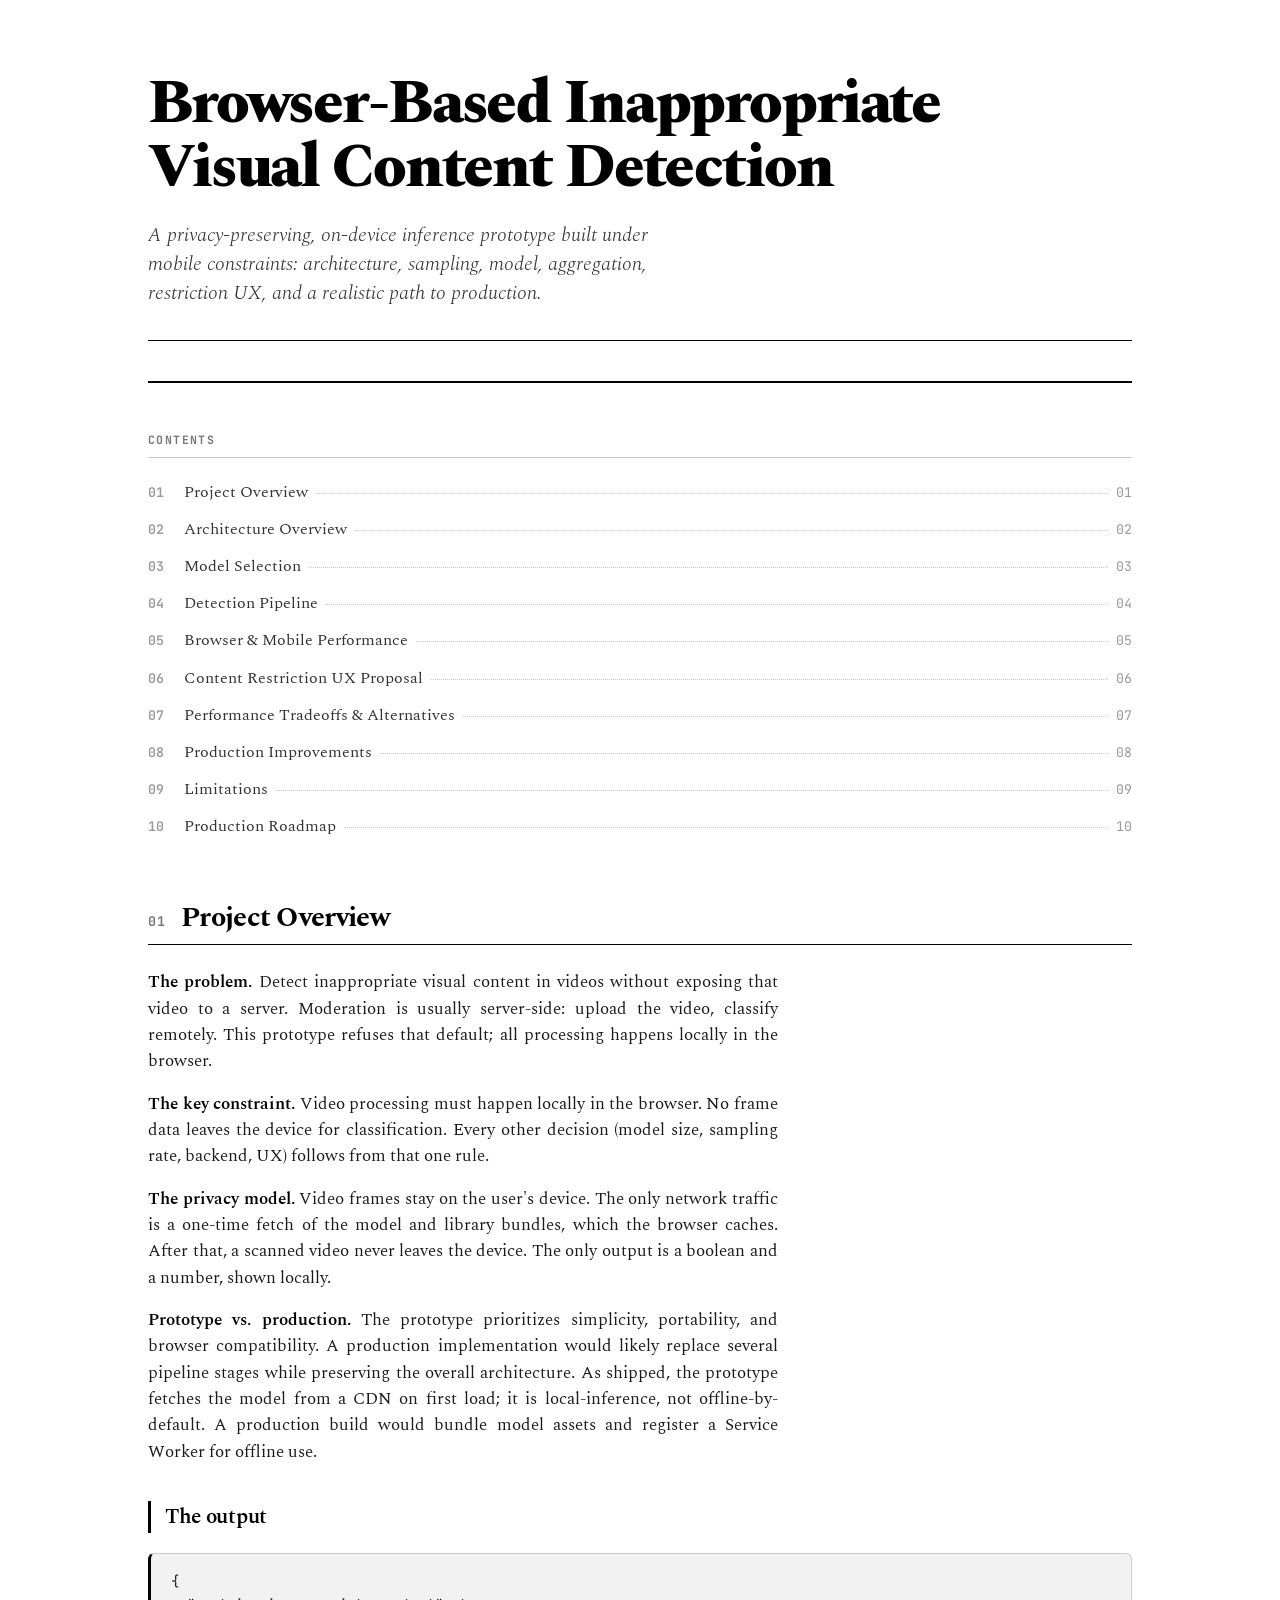
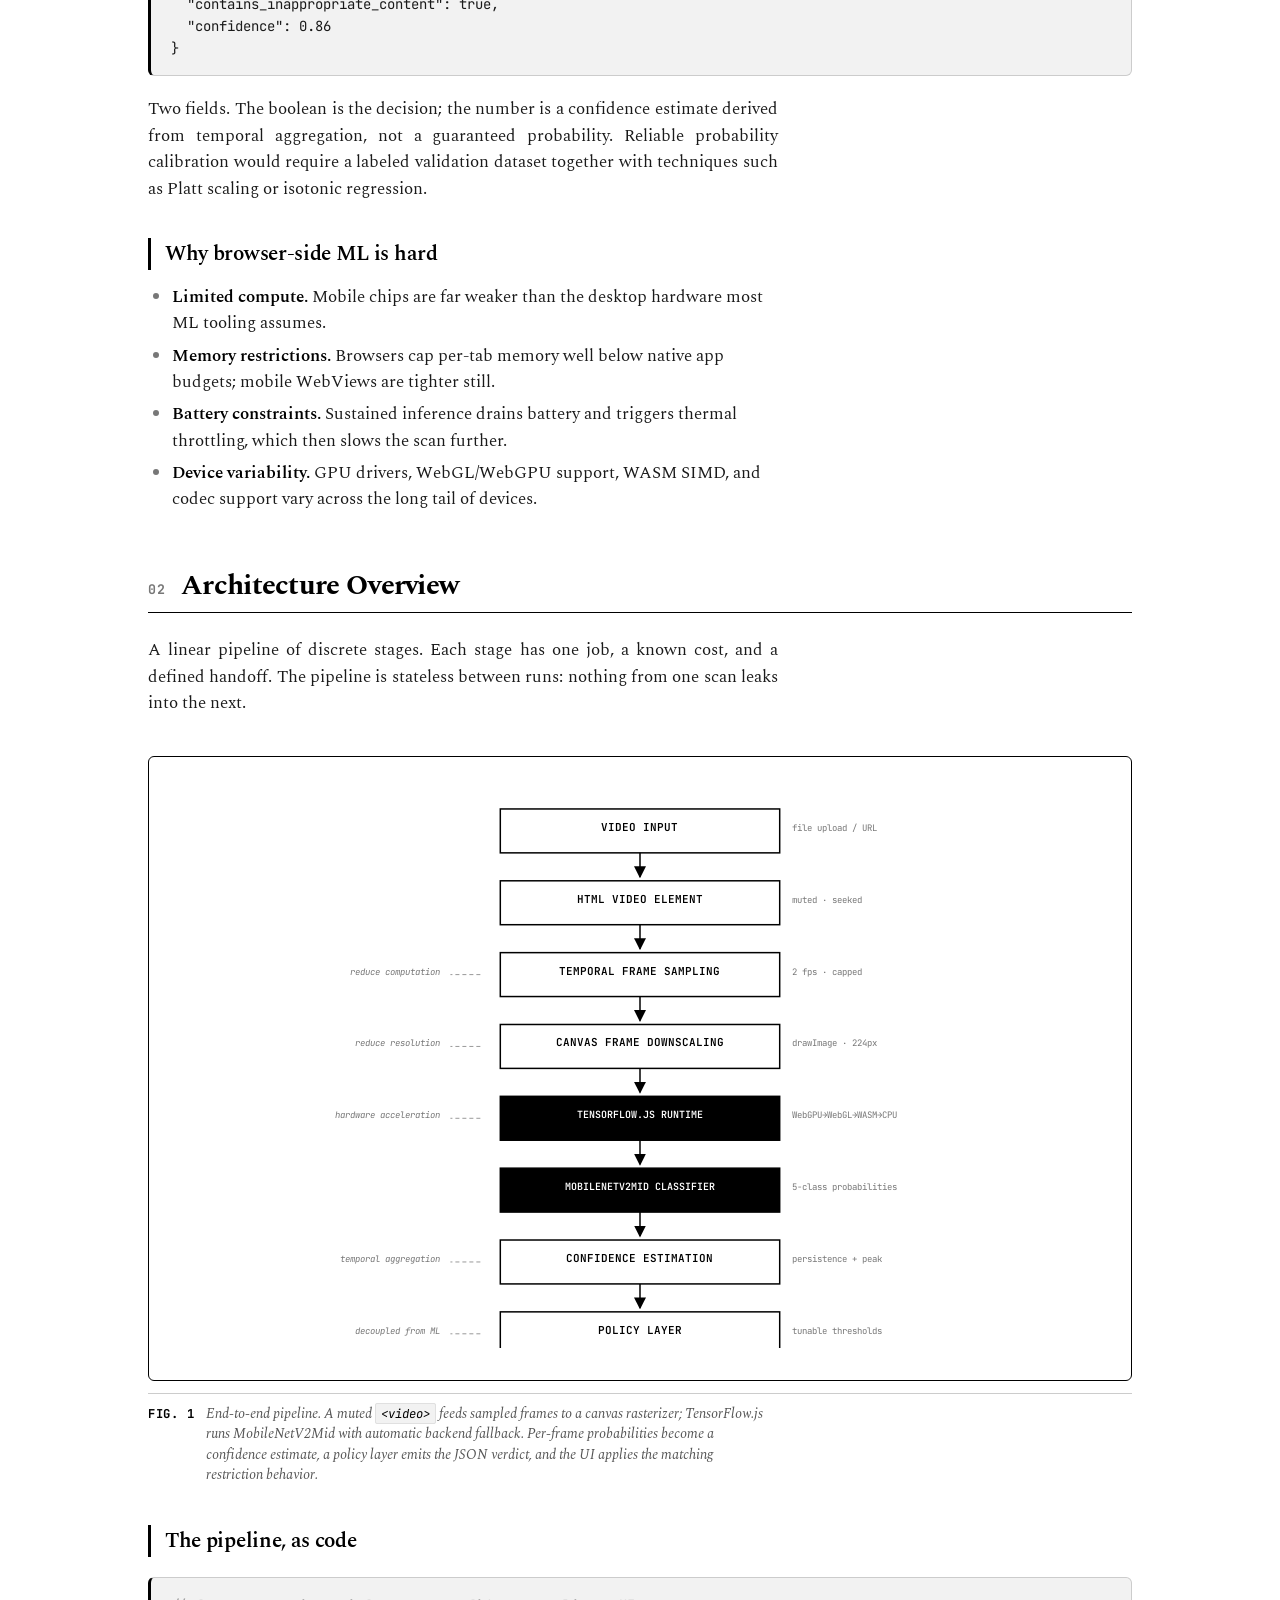
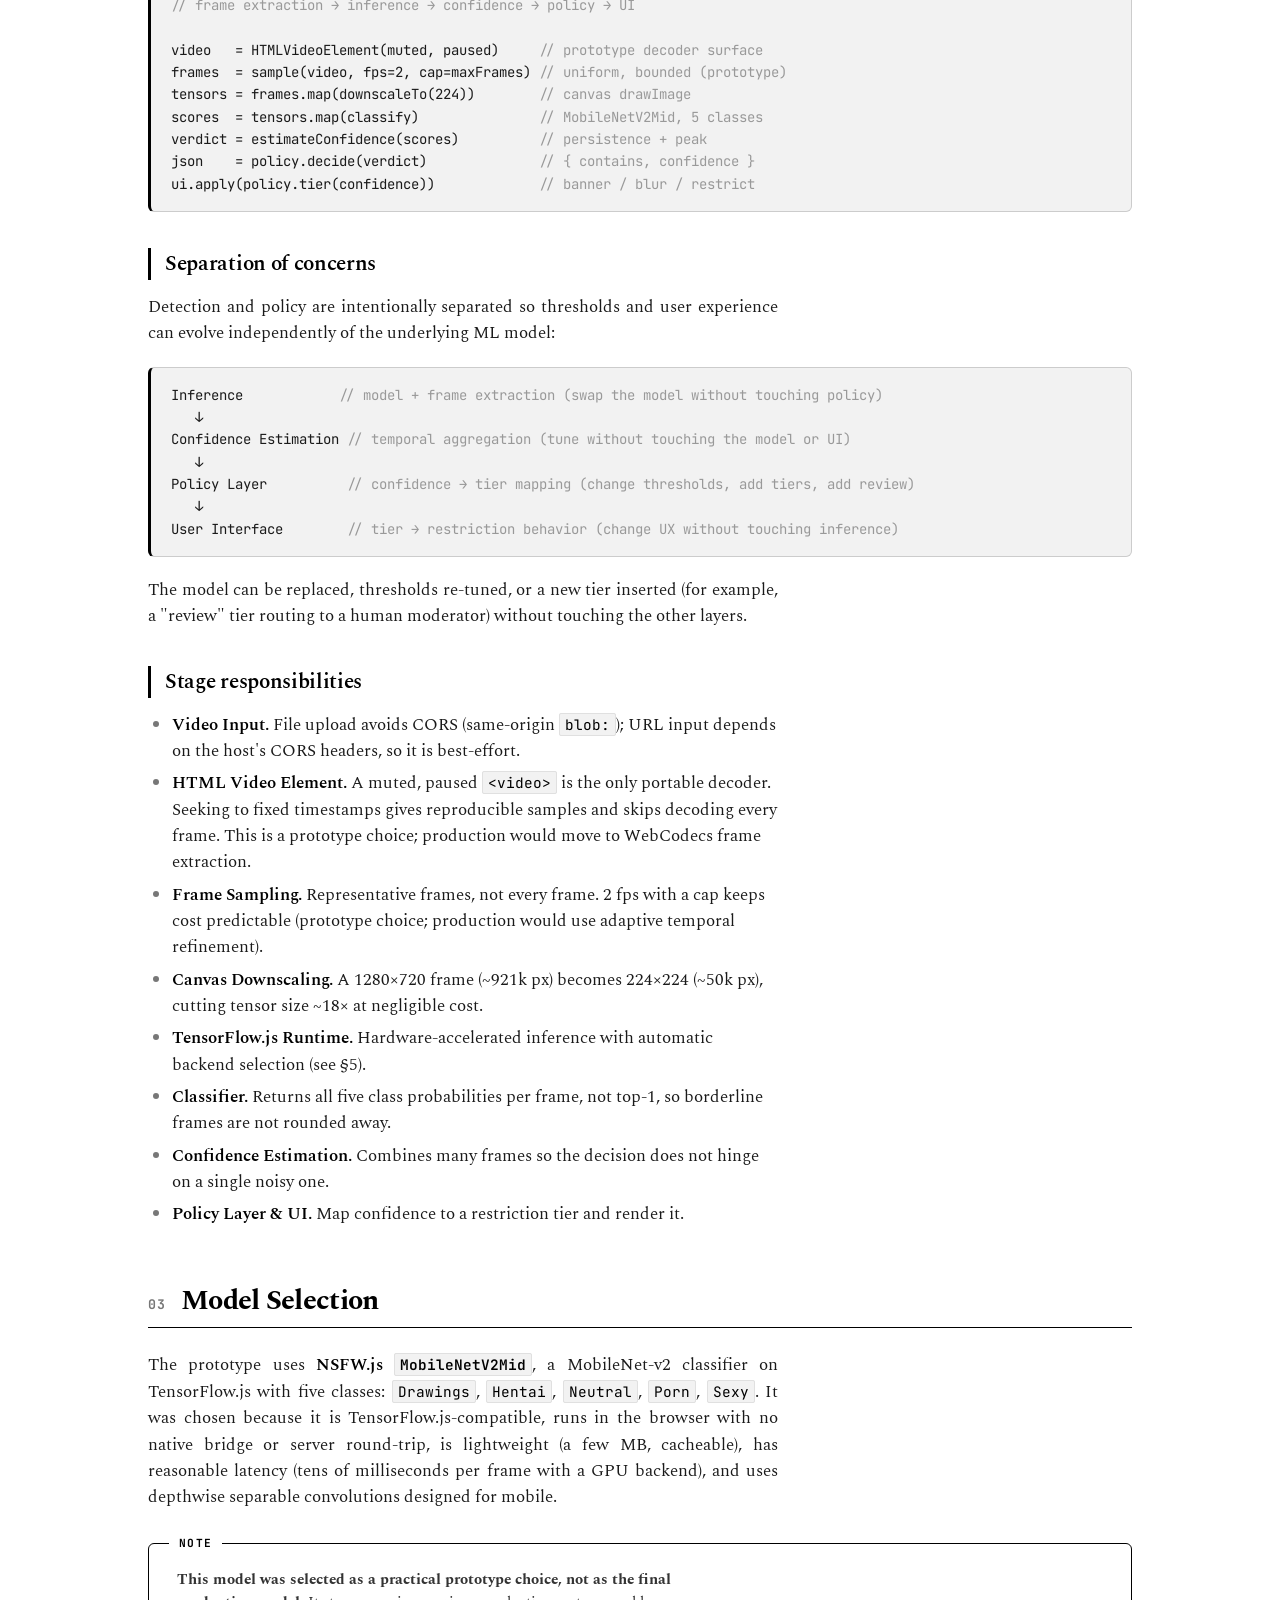
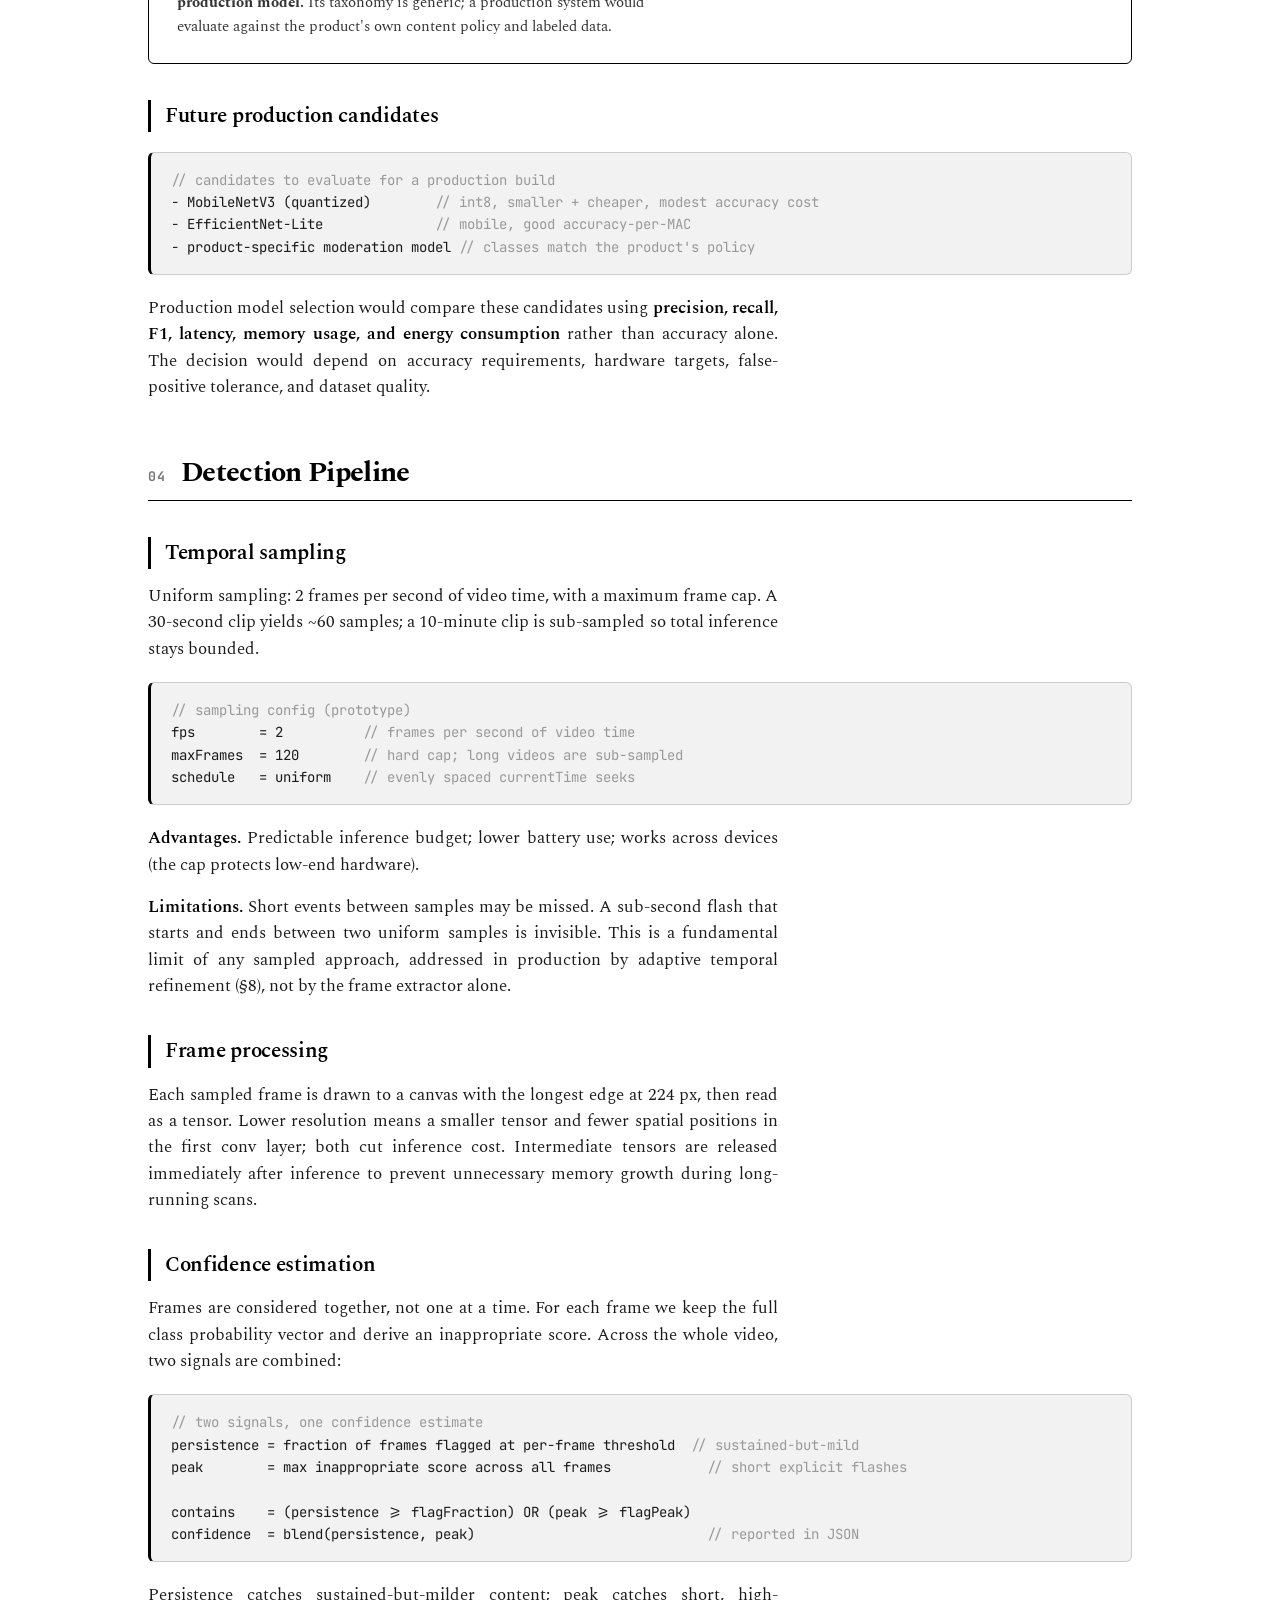
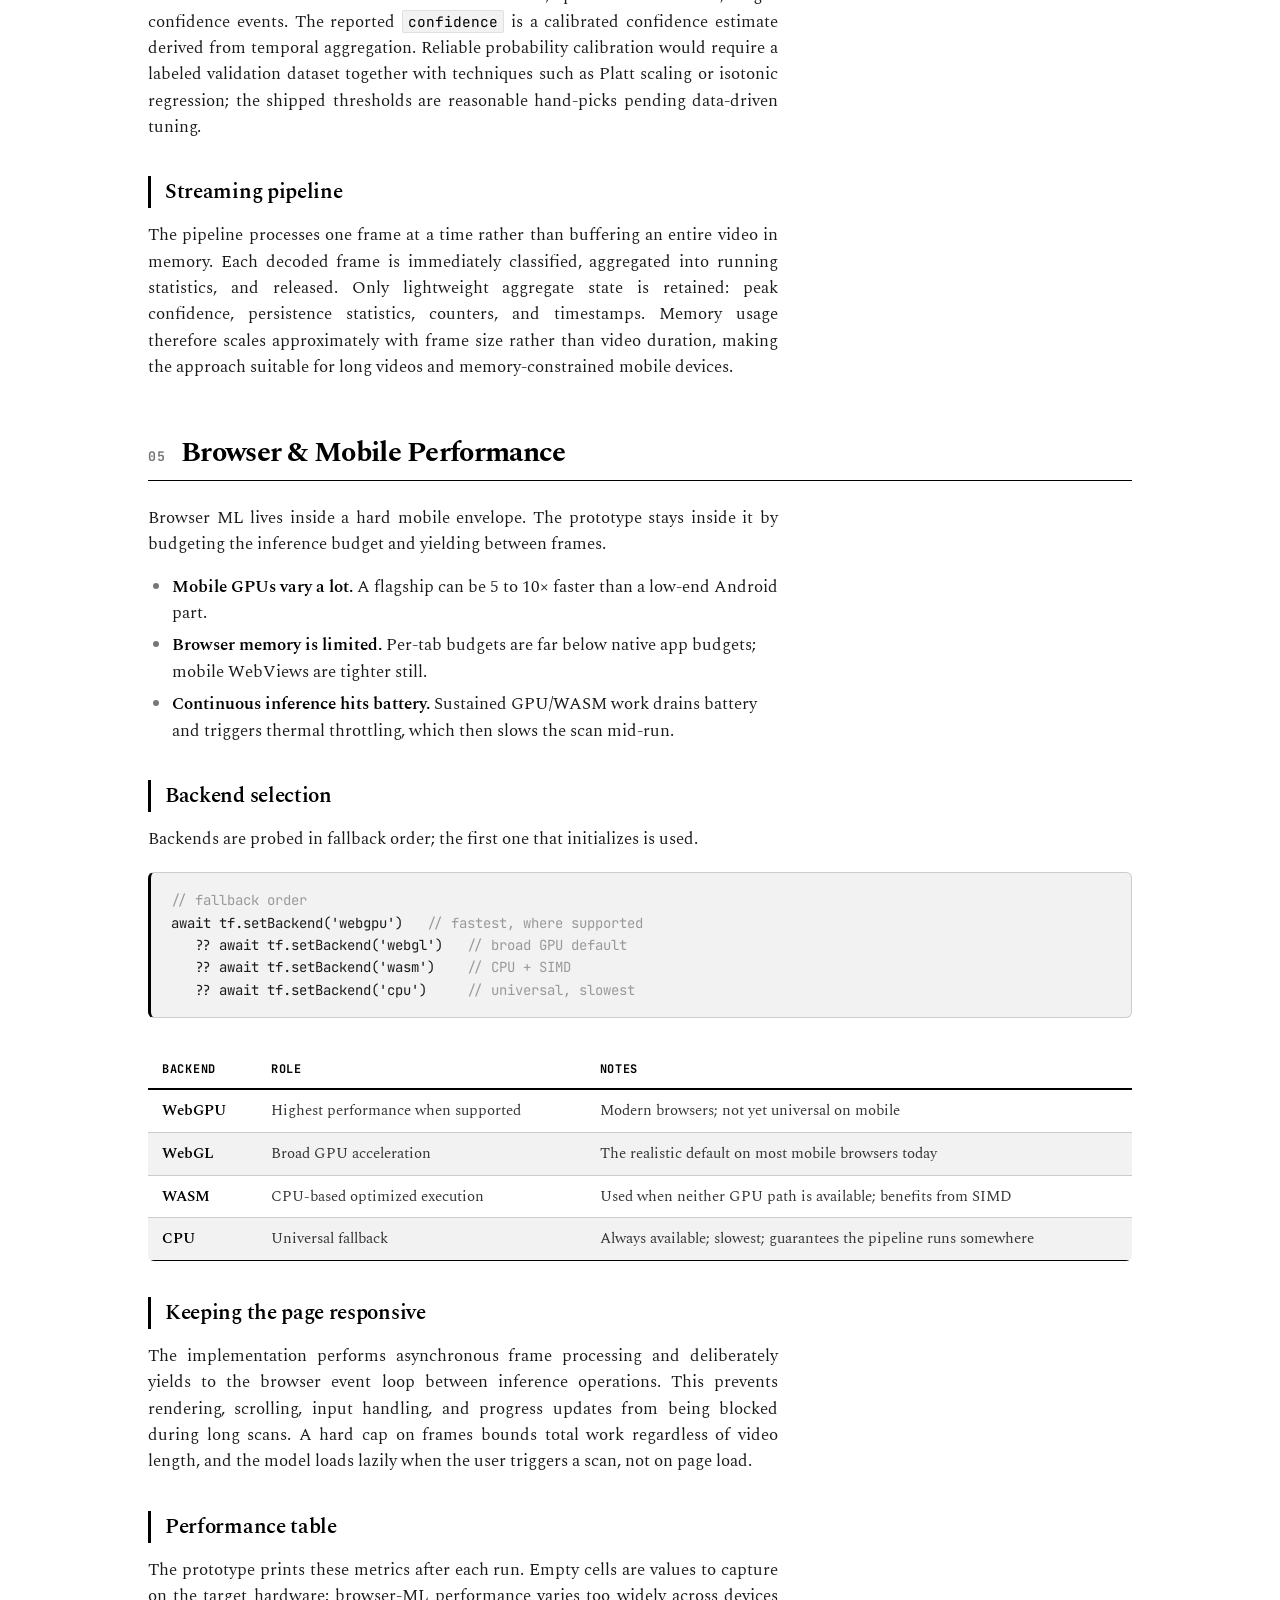
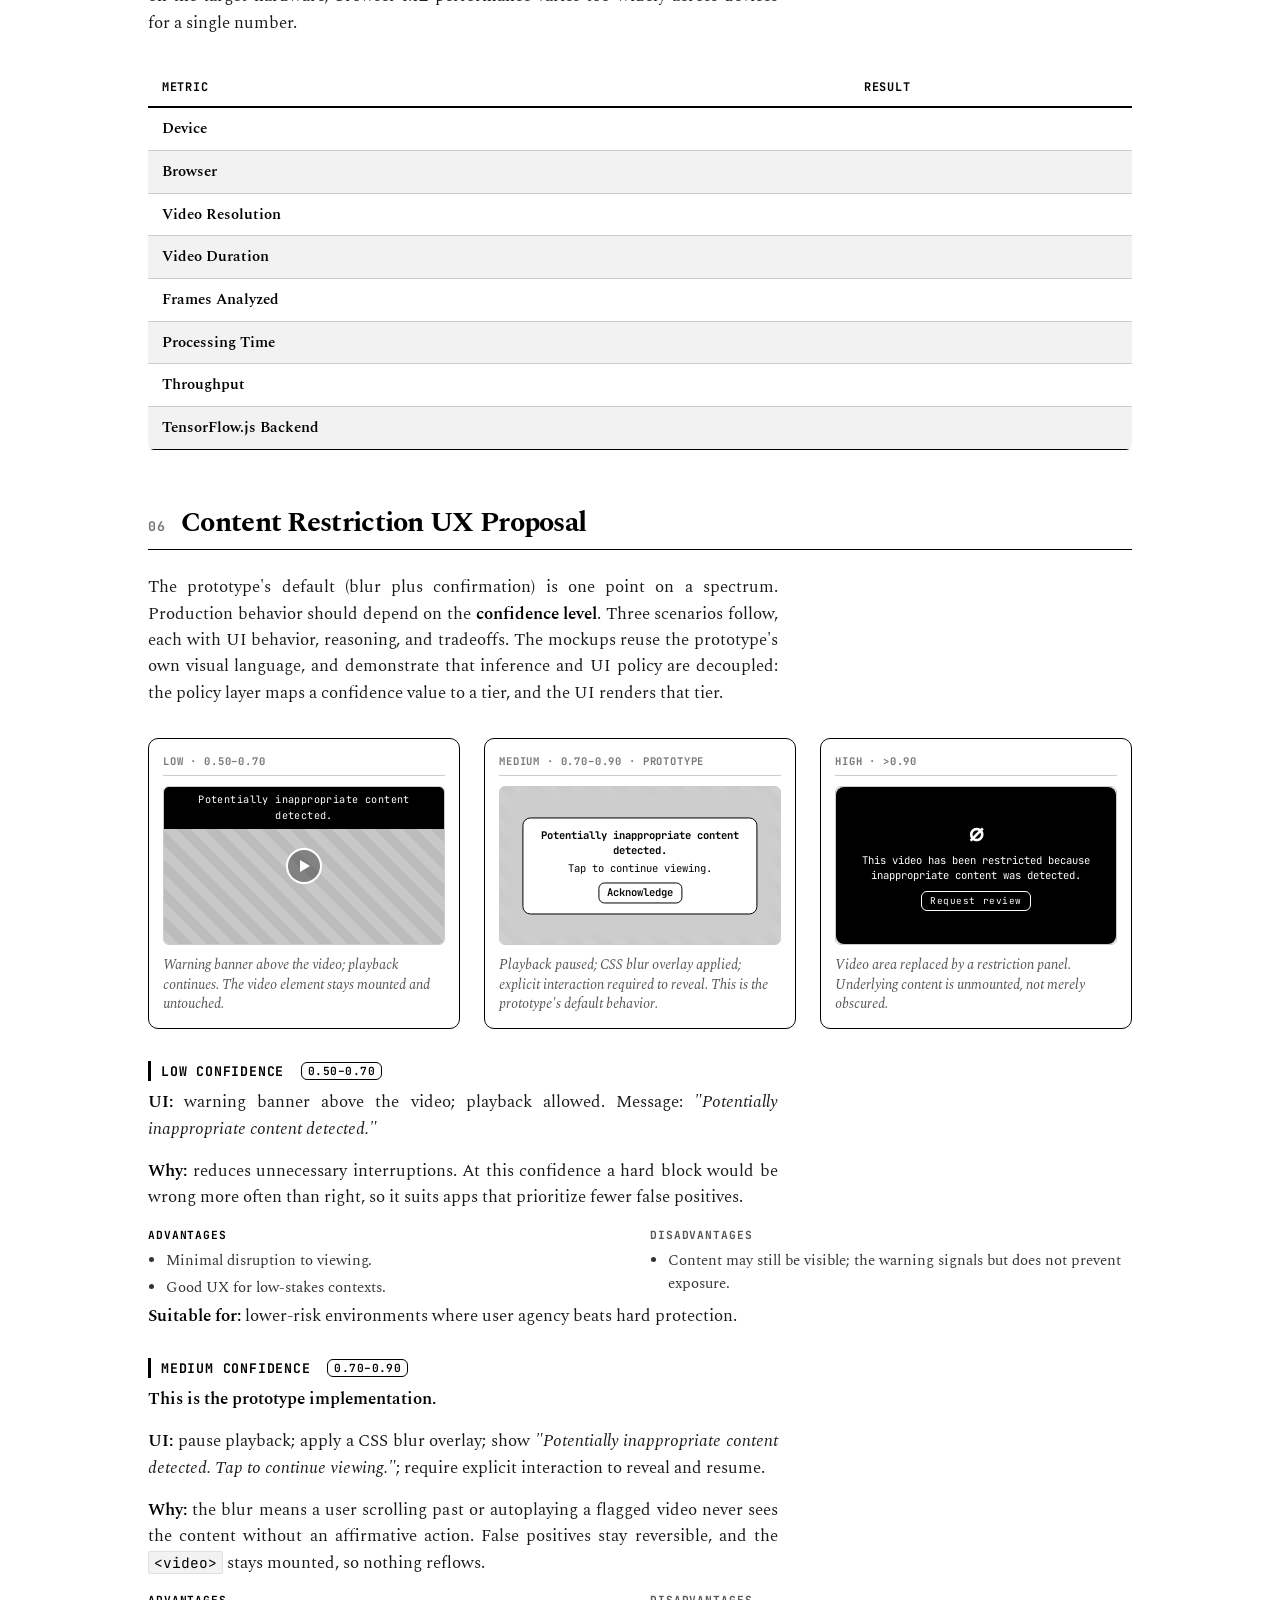
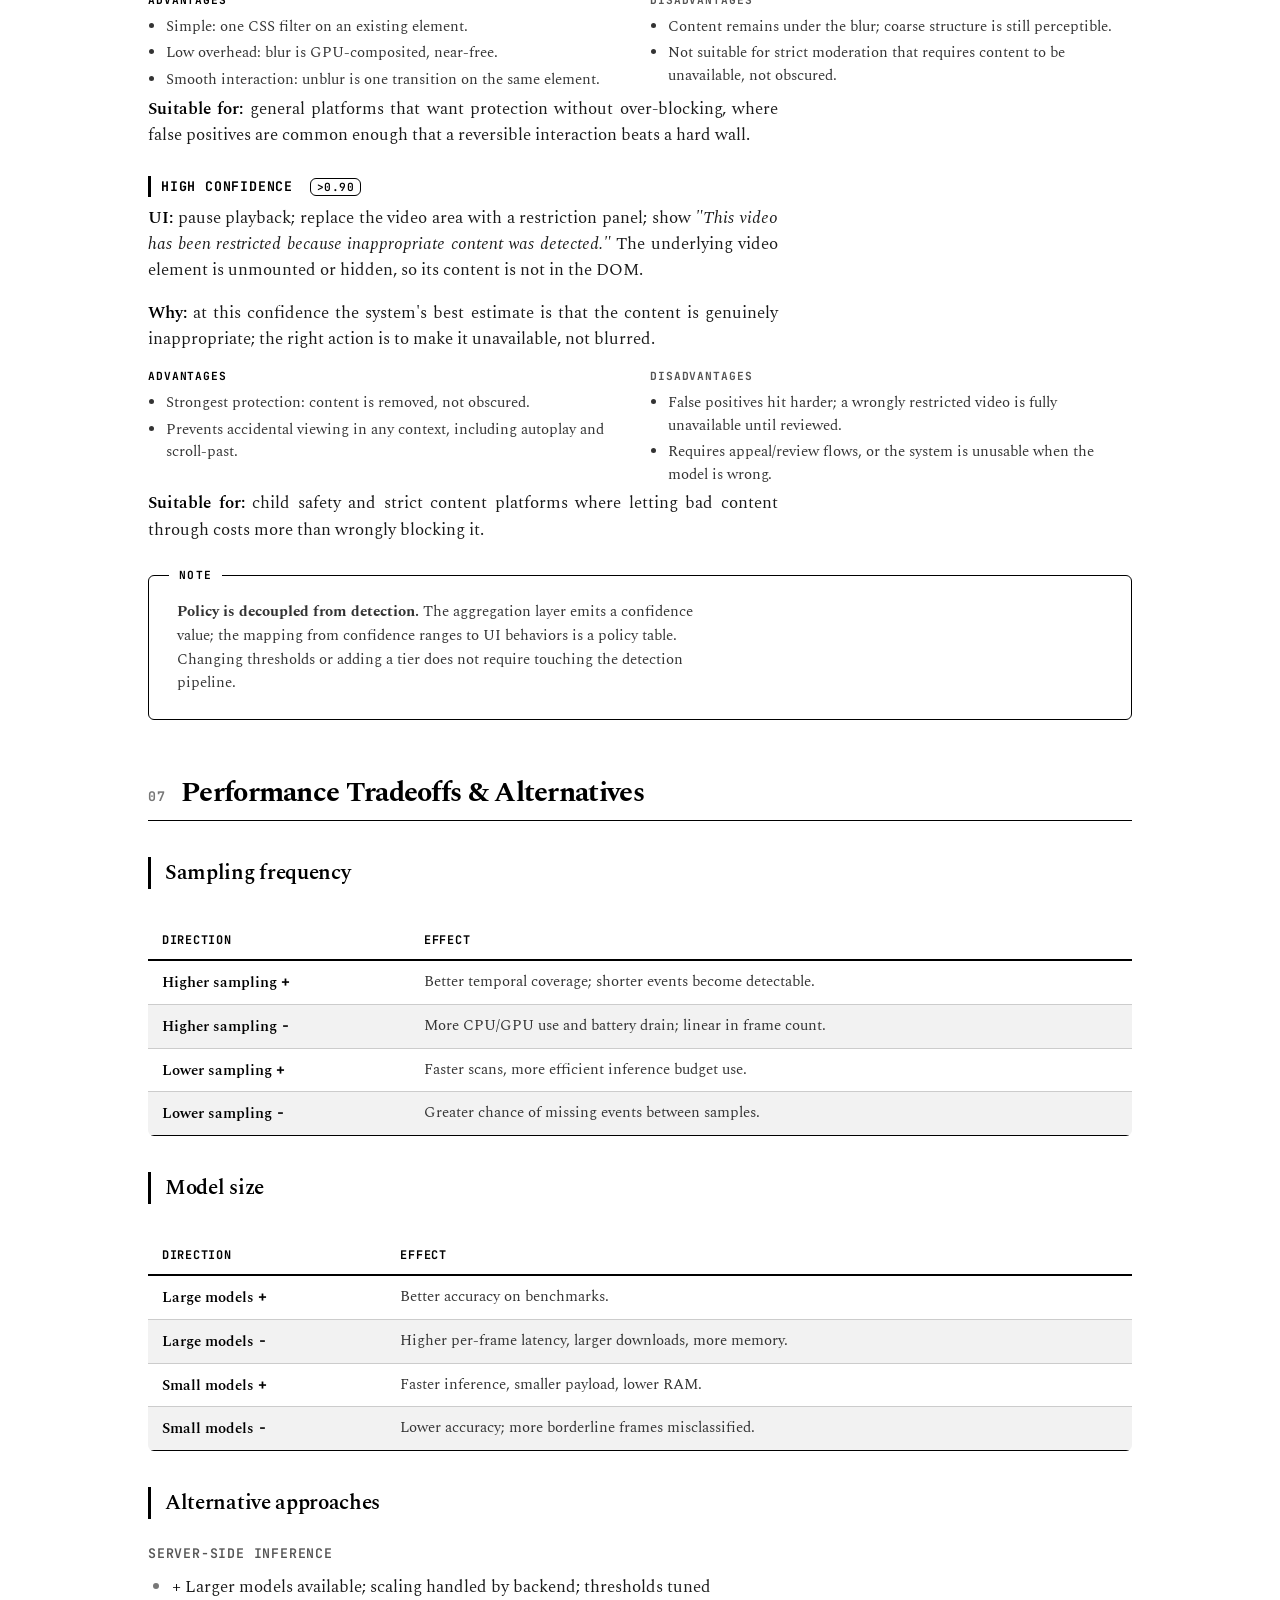
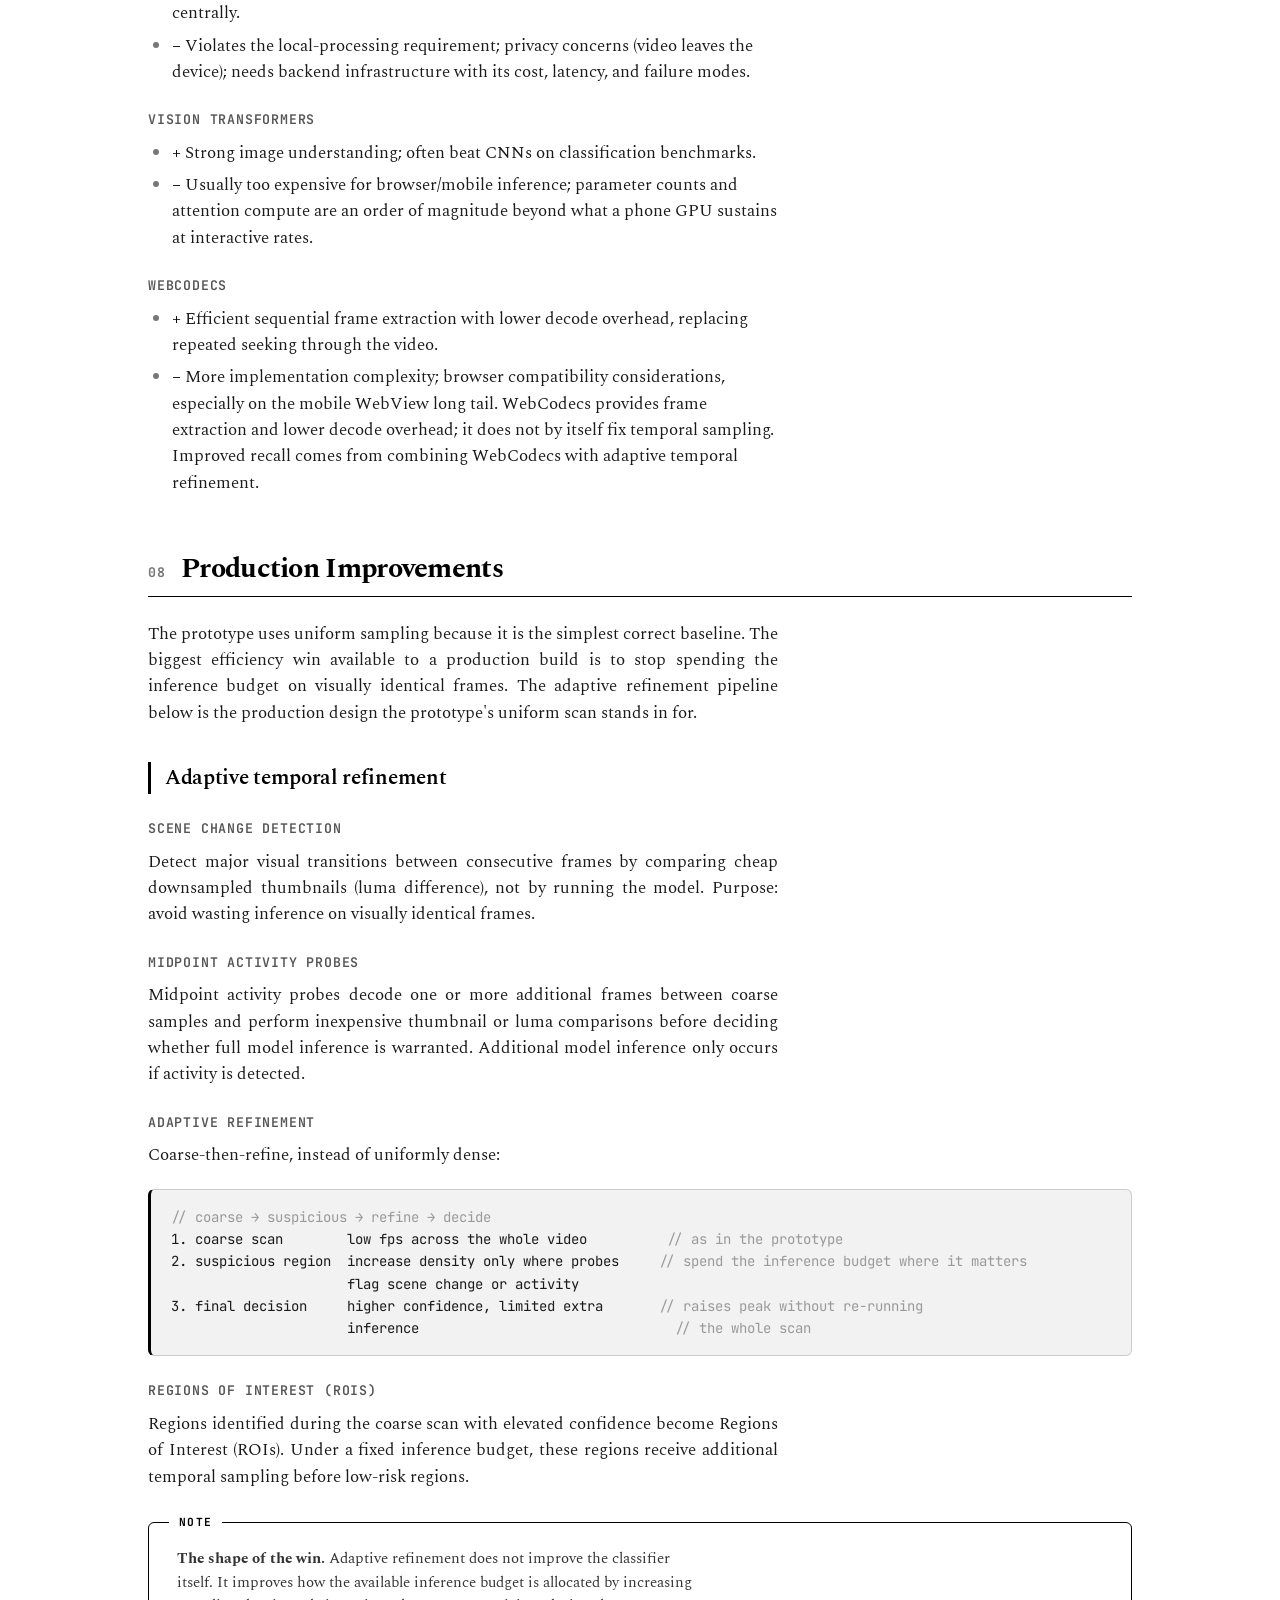
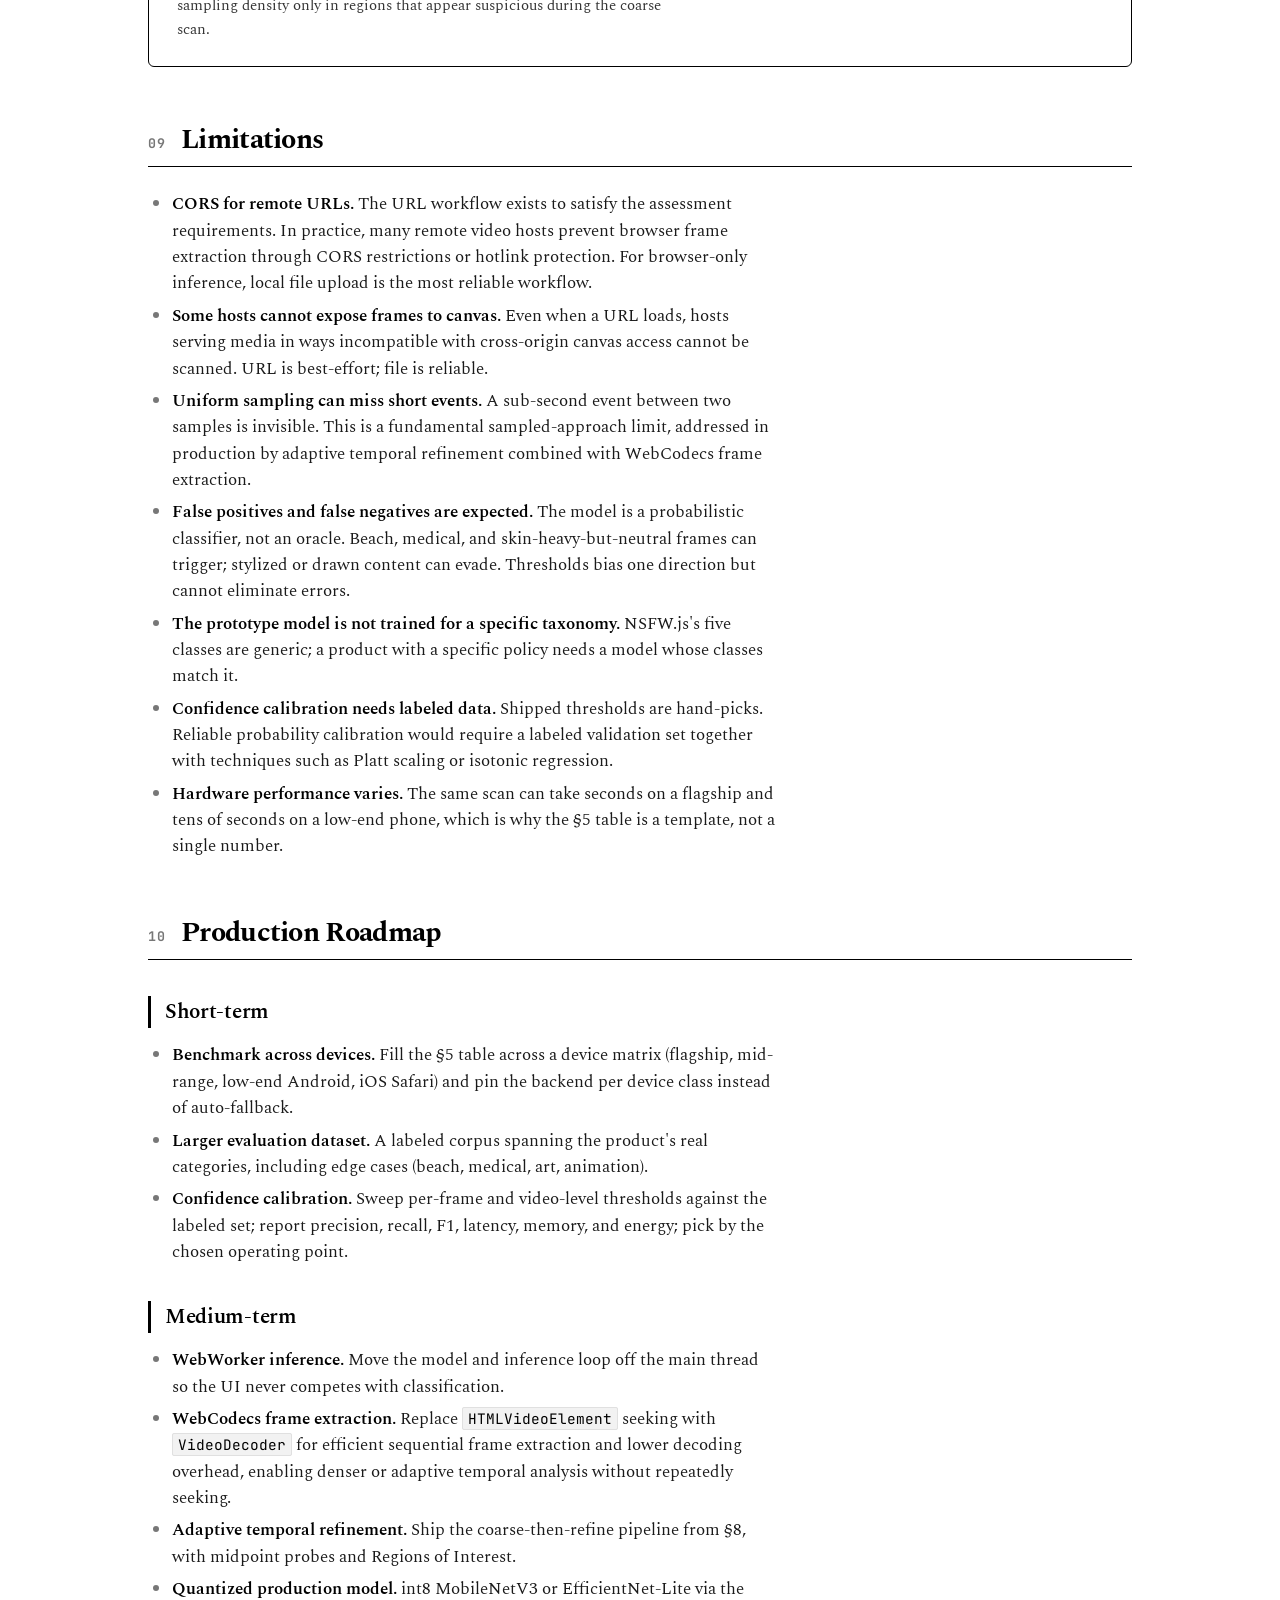
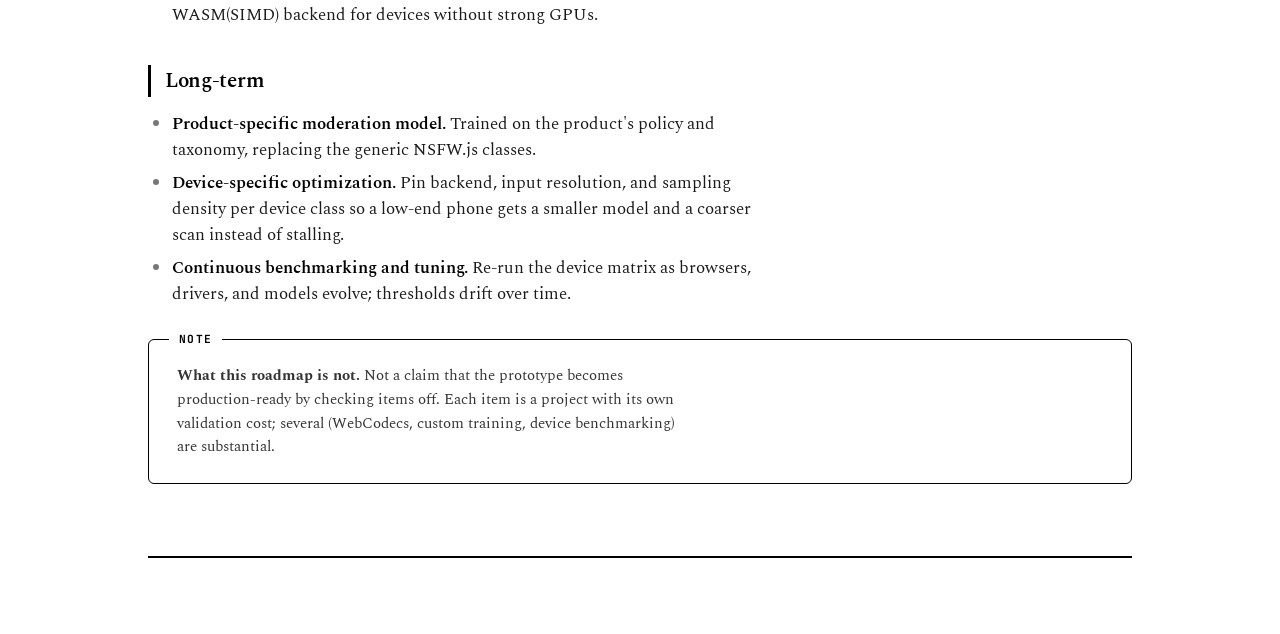
==== overview/index.html @ b2a2e489 "Initial commit: browser-based video content detection Static on-device app using NSFW.js / TensorFlo" ====
<!DOCTYPE html>
<html lang="en">
<head>
  <meta charset="UTF-8" />
  <meta name="viewport" content="width=device-width, initial-scale=1.0" />
  <title>Engineering Submission: Browser-Based Video Content Detection · Overview</title>
  <link rel="stylesheet" href="styles.css?v=2" />
  <style>
    /* Local additions for the prototype UI mockups. Kept inline so the
       submission page is self-contained and reuses the white-paper tokens. */
    .mock-grid {
      display: grid;
      grid-template-columns: 1fr 1fr 1fr;
      gap: 24px;
      margin: 32px 0;
    }
    @media (max-width: 820px) { .mock-grid { grid-template-columns: 1fr; } }
    .mock {
      border: 1px solid var(--ink);
      background: var(--paper);
      padding: 14px;
      display: flex;
      flex-direction: column;
      gap: 10px;
    }
    .mock-tag {
      font-family: var(--mono);
      font-size: 0.62rem;
      font-weight: 700;
      letter-spacing: 0.08em;
      text-transform: uppercase;
      color: var(--gray-4);
      border-bottom: 1px solid var(--rule);
      padding-bottom: 6px;
    }
    .mock-stage {
      position: relative;
      width: 100%;
      aspect-ratio: 16 / 9;
      background: var(--gray-8);
      overflow: hidden;
      border: 1px solid var(--rule);
    }
    .mock-stage .frame {
      position: absolute; inset: 0;
      background:
        repeating-linear-gradient(45deg, #c8c8c8 0 10px, #bcbcbc 10px 20px);
    }
    .mock-stage .play {
      position: absolute; left: 50%; top: 50%;
      transform: translate(-50%,-50%);
      width: 36px; height: 36px;
      border: 2px solid var(--paper);
      border-radius: 50%;
      background: rgba(0,0,0,.35);
    }
    .mock-stage .play::after {
      content: '';
      position: absolute; left: 50%; top: 50%;
      transform: translate(-40%,-50%);
      border-left: 10px solid var(--paper);
      border-top: 6px solid transparent;
      border-bottom: 6px solid transparent;
    }
    .mock-caption {
      font-family: var(--serif);
      font-size: 0.82rem;
      font-style: italic;
      color: var(--gray-3);
      line-height: 1.4;
    }
    .mock-caption code { font-style: normal; }

    /* Low-confidence: banner only */
    .mock-low .banner {
      position: absolute; top: 0; left: 0; right: 0;
      background: var(--ink); color: var(--paper);
      font-family: var(--mono); font-size: 0.6rem;
      letter-spacing: 0.04em;
      padding: 5px 8px;
      text-align: center;
    }

    /* Medium-confidence: blur overlay + confirmation */
    .mock-med .blur {
      position: absolute; inset: 0;
      backdrop-filter: blur(10px);
      -webkit-backdrop-filter: blur(10px);
      background: rgba(255,255,255,0.18);
    }
    .mock-med .gate {
      position: absolute; left: 50%; top: 50%;
      transform: translate(-50%,-50%);
      width: 84%;
      max-width: 320px;
      background: var(--paper);
      border: 1px solid var(--ink);
      padding: 10px 12px;
      text-align: center;
      font-family: var(--mono);
      font-size: 0.62rem;
      line-height: 1.4;
      color: var(--ink);
    }
    .mock-med .gate strong { display:block; font-weight:700; margin-bottom:4px; }
    .mock-med .gate .tap {
      display:inline-block;
      margin-top:6px;
      border:1px solid var(--ink);
      padding:2px 8px;
      font-weight:600;
    }

    /* High-confidence: restriction panel replaces video */
    .mock-high .panel {
      position: absolute; inset: 0;
      background: var(--ink);
      color: var(--paper);
      display:flex; flex-direction:column;
      align-items:center; justify-content:center;
      text-align:center;
      padding: 12px;
      font-family: var(--mono);
      font-size: 0.62rem;
      line-height: 1.45;
    }
    .mock-high .panel .sym {
      font-size: 1.4rem; line-height:1; margin-bottom: 8px; font-weight: 700;
    }
    .mock-high .panel .appeal {
      margin-top: 8px;
      border: 1px solid var(--paper);
      padding: 2px 8px;
      font-size: 0.55rem;
      letter-spacing: 0.06em;
    }

    .scenario { margin-top: 28px; }
    .scenario h4 {
      font-family: var(--mono);
      font-weight: 700;
      font-size: 0.78rem;
      letter-spacing: 0.06em;
      text-transform: uppercase;
      color: var(--ink);
      margin: 0 0 8px;
      padding-left: 10px;
      border-left: 3px solid var(--ink);
    }
    .scenario .conf-pill {
      font-family: var(--mono);
      font-size: 0.66rem;
      font-weight: 600;
      letter-spacing: 0.04em;
      padding: 1px 6px;
      border: 1px solid var(--ink);
      margin-left: 8px;
      vertical-align: middle;
    }

    .pos-neg { display: grid; grid-template-columns: 1fr 1fr; gap: 20px; margin-top: 14px; }
    @media (max-width: 640px){ .pos-neg{ grid-template-columns:1fr; } }
    .pos-neg .col h5 {
      font-family: var(--mono);
      font-size: 0.66rem;
      font-weight: 700;
      letter-spacing: 0.08em;
      text-transform: uppercase;
      margin-bottom: 6px;
    }
    .pos-neg .pos h5 { color: var(--ink); }
    .pos-neg .neg h5 { color: var(--gray-3); }
    .pos-neg ul { margin: 0; padding-left: 18px; }
    .pos-neg li { font-size: 0.86rem; color: var(--gray-2); margin-bottom: 4px; }

    /* Smooth corners across the page. Small radius only; keeps the
       technical-report look while softening the hard right angles. */
    .figure-frame,
    .callout,
    .code-block,
    .mock,
    .mock-stage,
    .mock-med .gate,
    .mock-high .panel,
    .conf-pill,
    .mock-med .gate .tap,
    .mock-high .panel .appeal {
      border-radius: 6px;
    }
    .mock-med .gate,
    .mock-high .panel { border-radius: 8px; }
    .mock { border-radius: 10px; }
    .mock-stage { border-radius: 6px; }
    table { border-radius: 6px; overflow: hidden; }
    .toc li a:hover { border-radius: 2px; }
    .pullquote { border-radius: 0 4px 4px 0; }
    .steps li::before { border-radius: 50%; }
    .spec-grid { border-radius: 6px; }
    /* Section heads keep their underline rule; no radius on hairlines. */
  </style>
</head>
<body>
<div class="page">

  <!-- ═══ COVER ═══ -->
  <header class="cover">
    <h1>Browser-Based Inappropriate Visual Content Detection</h1>
    <p class="subtitle">A privacy-preserving, on-device inference prototype built under mobile constraints: architecture, sampling, model, aggregation, restriction UX, and a realistic path to production.</p>
    <div class="cover-rule"></div>
  </header>

  <!-- ═══ TABLE OF CONTENTS ═══ -->
  <section class="toc">
    <p class="toc-title">Contents</p>
    <ol>
      <li><a href="#s1">Project Overview</a><span class="toc-dot"></span><span class="toc-num">01</span></li>
      <li><a href="#s2">Architecture Overview</a><span class="toc-dot"></span><span class="toc-num">02</span></li>
      <li><a href="#s3">Model Selection</a><span class="toc-dot"></span><span class="toc-num">03</span></li>
      <li><a href="#s4">Detection Pipeline</a><span class="toc-dot"></span><span class="toc-num">04</span></li>
      <li><a href="#s5">Browser &amp; Mobile Performance</a><span class="toc-dot"></span><span class="toc-num">05</span></li>
      <li><a href="#s6">Content Restriction UX Proposal</a><span class="toc-dot"></span><span class="toc-num">06</span></li>
      <li><a href="#s7">Performance Tradeoffs &amp; Alternatives</a><span class="toc-dot"></span><span class="toc-num">07</span></li>
      <li><a href="#s8">Production Improvements</a><span class="toc-dot"></span><span class="toc-num">08</span></li>
      <li><a href="#s9">Limitations</a><span class="toc-dot"></span><span class="toc-num">09</span></li>
      <li><a href="#s10">Production Roadmap</a><span class="toc-dot"></span><span class="toc-num">10</span></li>
    </ol>
  </section>

  <!-- ═══ §1 PROJECT OVERVIEW ═══ -->
  <section class="section" id="s1">
    <div class="section-head">
      <span class="section-num">01</span>
      <h2>Project Overview</h2>
    </div>

    <div class="prose">
      <p><strong>The problem.</strong> Detect inappropriate visual content in videos without exposing that video to a server. Moderation is usually server-side: upload the video, classify remotely. This prototype refuses that default; all processing happens locally in the browser.</p>
      <p><strong>The key constraint.</strong> Video processing must happen locally in the browser. No frame data leaves the device for classification. Every other decision (model size, sampling rate, backend, UX) follows from that one rule.</p>
      <p><strong>The privacy model.</strong> Video frames stay on the user's device. The only network traffic is a one-time fetch of the model and library bundles, which the browser caches. After that, a scanned video never leaves the device. The only output is a boolean and a number, shown locally.</p>
      <p><strong>Prototype vs. production.</strong> The prototype prioritizes simplicity, portability, and browser compatibility. A production implementation would likely replace several pipeline stages while preserving the overall architecture. As shipped, the prototype fetches the model from a CDN on first load; it is local-inference, not offline-by-default. A production build would bundle model assets and register a Service Worker for offline use.</p>
    </div>

    <div class="subsection">
      <h3>The output</h3>
      <div class="code-block">
<pre><code>{
  "contains_inappropriate_content": true,
  "confidence": 0.86
}</code></pre>
      </div>
      <div class="prose">
        <p>Two fields. The boolean is the decision; the number is a confidence estimate derived from temporal aggregation, not a guaranteed probability. Reliable probability calibration would require a labeled validation dataset together with techniques such as Platt scaling or isotonic regression.</p>
      </div>
    </div>

    <div class="subsection">
      <h3>Why browser-side ML is hard</h3>
      <div class="prose">
        <ul>
          <li><strong>Limited compute.</strong> Mobile chips are far weaker than the desktop hardware most ML tooling assumes.</li>
          <li><strong>Memory restrictions.</strong> Browsers cap per-tab memory well below native app budgets; mobile WebViews are tighter still.</li>
          <li><strong>Battery constraints.</strong> Sustained inference drains battery and triggers thermal throttling, which then slows the scan further.</li>
          <li><strong>Device variability.</strong> GPU drivers, WebGL/WebGPU support, WASM SIMD, and codec support vary across the long tail of devices.</li>
        </ul>
      </div>
    </div>
  </section>

  <!-- ═══ §2 ARCHITECTURE OVERVIEW ═══ -->
  <section class="section" id="s2">
    <div class="section-head">
      <span class="section-num">02</span>
      <h2>Architecture Overview</h2>
    </div>

    <div class="prose">
      <p>A linear pipeline of discrete stages. Each stage has one job, a known cost, and a defined handoff. The pipeline is stateless between runs: nothing from one scan leaks into the next.</p>
    </div>

    <!-- FIG 1: PIPELINE -->
    <div class="figure">
      <div class="figure-frame">
        <svg viewBox="0 0 920 560" xmlns="http://www.w3.org/2000/svg">
          <defs>
            <marker id="arr1" markerWidth="8" markerHeight="8" refX="7" refY="4" orient="auto">
              <path d="M0,0 L8,4 L0,8 Z" fill="#000"/>
            </marker>
          </defs>

          <rect x="320" y="20" width="280" height="44" class="box"/>
          <text x="460" y="42" text-anchor="middle" class="diagram-label">VIDEO INPUT</text>
          <text x="612" y="42" class="diagram-sublabel">file upload / URL</text>
          <line x1="460" y1="64" x2="460" y2="88" class="arrow" marker-end="url(#arr1)"/>

          <rect x="320" y="92" width="280" height="44" class="box"/>
          <text x="460" y="114" text-anchor="middle" class="diagram-label">HTML VIDEO ELEMENT</text>
          <text x="612" y="114" class="diagram-sublabel">muted · seeked</text>
          <line x1="460" y1="136" x2="460" y2="160" class="arrow" marker-end="url(#arr1)"/>

          <rect x="320" y="164" width="280" height="44" class="box"/>
          <text x="460" y="186" text-anchor="middle" class="diagram-label">TEMPORAL FRAME SAMPLING</text>
          <text x="612" y="186" class="diagram-sublabel">2 fps · capped</text>
          <line x1="460" y1="208" x2="460" y2="232" class="arrow" marker-end="url(#arr1)"/>

          <rect x="320" y="236" width="280" height="44" class="box"/>
          <text x="460" y="258" text-anchor="middle" class="diagram-label">CANVAS FRAME DOWNSCALING</text>
          <text x="612" y="258" class="diagram-sublabel">drawImage · 224px</text>
          <line x1="460" y1="280" x2="460" y2="304" class="arrow" marker-end="url(#arr1)"/>

          <rect x="320" y="308" width="280" height="44" class="box-filled"/>
          <text x="460" y="330" text-anchor="middle" class="label-on-dark">TENSORFLOW.JS RUNTIME</text>
          <text x="612" y="330" class="diagram-sublabel">WebGPU→WebGL→WASM→CPU</text>
          <line x1="460" y1="352" x2="460" y2="376" class="arrow" marker-end="url(#arr1)"/>

          <rect x="320" y="380" width="280" height="44" class="box-filled"/>
          <text x="460" y="402" text-anchor="middle" class="label-on-dark">MOBILENETV2MID CLASSIFIER</text>
          <text x="612" y="402" class="diagram-sublabel">5-class probabilities</text>
          <line x1="460" y1="424" x2="460" y2="448" class="arrow" marker-end="url(#arr1)"/>

          <rect x="320" y="452" width="280" height="44" class="box"/>
          <text x="460" y="474" text-anchor="middle" class="diagram-label">CONFIDENCE ESTIMATION</text>
          <text x="612" y="474" class="diagram-sublabel">persistence + peak</text>
          <line x1="460" y1="496" x2="460" y2="520" class="arrow" marker-end="url(#arr1)"/>

          <rect x="320" y="524" width="280" height="44" class="box"/>
          <text x="460" y="546" text-anchor="middle" class="diagram-label">POLICY LAYER</text>
          <text x="612" y="546" class="diagram-sublabel">tunable thresholds</text>
          <line x1="460" y1="568" x2="460" y2="592" class="arrow" marker-end="url(#arr1)"/>

          <rect x="320" y="596" width="280" height="44" class="box"/>
          <text x="460" y="618" text-anchor="middle" class="diagram-label">USER INTERFACE</text>
          <text x="612" y="618" class="diagram-sublabel">restriction behavior</text>
          <line x1="460" y1="640" x2="460" y2="664" class="arrow" marker-end="url(#arr1)"/>

          <rect x="300" y="668" width="320" height="44" class="box-filled"/>
          <text x="460" y="690" text-anchor="middle" class="label-on-dark">{ contains_inappropriate_content, confidence }</text>

          <line x1="300" y1="186" x2="270" y2="186" class="arrow-dashed"/>
          <text x="260" y="186" text-anchor="end" class="diagram-sublabel" style="font-style:italic">reduce computation</text>
          <line x1="300" y1="258" x2="270" y2="258" class="arrow-dashed"/>
          <text x="260" y="258" text-anchor="end" class="diagram-sublabel" style="font-style:italic">reduce resolution</text>
          <line x1="300" y1="330" x2="270" y2="330" class="arrow-dashed"/>
          <text x="260" y="330" text-anchor="end" class="diagram-sublabel" style="font-style:italic">hardware acceleration</text>
          <line x1="300" y1="474" x2="270" y2="474" class="arrow-dashed"/>
          <text x="260" y="474" text-anchor="end" class="diagram-sublabel" style="font-style:italic">temporal aggregation</text>
          <line x1="300" y1="546" x2="270" y2="546" class="arrow-dashed"/>
          <text x="260" y="546" text-anchor="end" class="diagram-sublabel" style="font-style:italic">decoupled from ML</text>
          <line x1="300" y1="618" x2="270" y2="618" class="arrow-dashed"/>
          <text x="260" y="618" text-anchor="end" class="diagram-sublabel" style="font-style:italic">policy-driven</text>
        </svg>
      </div>
      <div class="figure-caption">
        <span class="figure-num">FIG. 1</span>
        <p>End-to-end pipeline. A muted <code>&lt;video&gt;</code> feeds sampled frames to a canvas rasterizer; TensorFlow.js runs MobileNetV2Mid with automatic backend fallback. Per-frame probabilities become a confidence estimate, a policy layer emits the JSON verdict, and the UI applies the matching restriction behavior.</p>
      </div>
    </div>

    <div class="subsection">
      <h3>The pipeline, as code</h3>
      <div class="code-block">
<pre><code><span class="comment">// frame extraction → inference → confidence → policy → UI</span>

video   = HTMLVideoElement(muted, paused)     <span class="comment">// prototype decoder surface</span>
frames  = sample(video, fps=2, cap=maxFrames) <span class="comment">// uniform, bounded (prototype)</span>
tensors = frames.map(downscaleTo(224))        <span class="comment">// canvas drawImage</span>
scores  = tensors.map(classify)               <span class="comment">// MobileNetV2Mid, 5 classes</span>
verdict = estimateConfidence(scores)          <span class="comment">// persistence + peak</span>
json    = policy.decide(verdict)              <span class="comment">// { contains, confidence }</span>
ui.apply(policy.tier(confidence))             <span class="comment">// banner / blur / restrict</span></code></pre>
      </div>
    </div>

    <div class="subsection">
      <h3>Separation of concerns</h3>
      <div class="prose">
        <p>Detection and policy are intentionally separated so thresholds and user experience can evolve independently of the underlying ML model:</p>
      </div>
      <div class="code-block">
<pre><code>Inference            <span class="comment">// model + frame extraction (swap the model without touching policy)</span>
   ↓
Confidence Estimation <span class="comment">// temporal aggregation (tune without touching the model or UI)</span>
   ↓
Policy Layer          <span class="comment">// confidence → tier mapping (change thresholds, add tiers, add review)</span>
   ↓
User Interface        <span class="comment">// tier → restriction behavior (change UX without touching inference)</span></code></pre>
      </div>
      <div class="prose">
        <p>The model can be replaced, thresholds re-tuned, or a new tier inserted (for example, a "review" tier routing to a human moderator) without touching the other layers.</p>
      </div>
    </div>

    <div class="subsection">
      <h3>Stage responsibilities</h3>
      <div class="prose">
        <ul>
          <li><strong>Video Input.</strong> File upload avoids CORS (same-origin <code>blob:</code>); URL input depends on the host's CORS headers, so it is best-effort.</li>
          <li><strong>HTML Video Element.</strong> A muted, paused <code>&lt;video&gt;</code> is the only portable decoder. Seeking to fixed timestamps gives reproducible samples and skips decoding every frame. This is a prototype choice; production would move to WebCodecs frame extraction.</li>
          <li><strong>Frame Sampling.</strong> Representative frames, not every frame. 2 fps with a cap keeps cost predictable (prototype choice; production would use adaptive temporal refinement).</li>
          <li><strong>Canvas Downscaling.</strong> A 1280×720 frame (~921k px) becomes 224×224 (~50k px), cutting tensor size ~18× at negligible cost.</li>
          <li><strong>TensorFlow.js Runtime.</strong> Hardware-accelerated inference with automatic backend selection (see §5).</li>
          <li><strong>Classifier.</strong> Returns all five class probabilities per frame, not top-1, so borderline frames are not rounded away.</li>
          <li><strong>Confidence Estimation.</strong> Combines many frames so the decision does not hinge on a single noisy one.</li>
          <li><strong>Policy Layer &amp; UI.</strong> Map confidence to a restriction tier and render it.</li>
        </ul>
      </div>
    </div>
  </section>

  <!-- ═══ §3 MODEL SELECTION ═══ -->
  <section class="section" id="s3">
    <div class="section-head">
      <span class="section-num">03</span>
      <h2>Model Selection</h2>
    </div>

    <div class="prose">
      <p>The prototype uses <strong>NSFW.js <code>MobileNetV2Mid</code></strong>, a MobileNet-v2 classifier on TensorFlow.js with five classes: <code>Drawings</code>, <code>Hentai</code>, <code>Neutral</code>, <code>Porn</code>, <code>Sexy</code>. It was chosen because it is TensorFlow.js-compatible, runs in the browser with no native bridge or server round-trip, is lightweight (a few MB, cacheable), has reasonable latency (tens of milliseconds per frame with a GPU backend), and uses depthwise separable convolutions designed for mobile.</p>
    </div>

    <div class="callout">
      <p><strong>This model was selected as a practical prototype choice, not as the final production model.</strong> Its taxonomy is generic; a production system would evaluate against the product's own content policy and labeled data.</p>
    </div>

    <div class="subsection">
      <h3>Future production candidates</h3>
      <div class="code-block">
<pre><code><span class="comment">// candidates to evaluate for a production build</span>
- MobileNetV3 (quantized)        <span class="comment">// int8, smaller + cheaper, modest accuracy cost</span>
- EfficientNet-Lite              <span class="comment">// mobile, good accuracy-per-MAC</span>
- product-specific moderation model <span class="comment">// classes match the product's policy</span></code></pre>
      </div>
      <div class="prose">
        <p>Production model selection would compare these candidates using <strong>precision, recall, F1, latency, memory usage, and energy consumption</strong> rather than accuracy alone. The decision would depend on accuracy requirements, hardware targets, false-positive tolerance, and dataset quality.</p>
      </div>
    </div>
  </section>

  <!-- ═══ §4 DETECTION PIPELINE ═══ -->
  <section class="section" id="s4">
    <div class="section-head">
      <span class="section-num">04</span>
      <h2>Detection Pipeline</h2>
    </div>

    <div class="subsection">
      <h3>Temporal sampling</h3>
      <div class="prose">
        <p>Uniform sampling: 2 frames per second of video time, with a maximum frame cap. A 30-second clip yields ~60 samples; a 10-minute clip is sub-sampled so total inference stays bounded.</p>
      </div>
      <div class="code-block">
<pre><code><span class="comment">// sampling config (prototype)</span>
fps        = 2          <span class="comment">// frames per second of video time</span>
maxFrames  = 120        <span class="comment">// hard cap; long videos are sub-sampled</span>
schedule   = uniform    <span class="comment">// evenly spaced currentTime seeks</span></code></pre>
      </div>
      <div class="prose">
        <p><strong>Advantages.</strong> Predictable inference budget; lower battery use; works across devices (the cap protects low-end hardware).</p>
        <p><strong>Limitations.</strong> Short events between samples may be missed. A sub-second flash that starts and ends between two uniform samples is invisible. This is a fundamental limit of any sampled approach, addressed in production by adaptive temporal refinement (§8), not by the frame extractor alone.</p>
      </div>
    </div>

    <div class="subsection">
      <h3>Frame processing</h3>
      <div class="prose">
        <p>Each sampled frame is drawn to a canvas with the longest edge at 224 px, then read as a tensor. Lower resolution means a smaller tensor and fewer spatial positions in the first conv layer; both cut inference cost. Intermediate tensors are released immediately after inference to prevent unnecessary memory growth during long-running scans.</p>
      </div>
    </div>

    <div class="subsection">
      <h3>Confidence estimation</h3>
      <div class="prose">
        <p>Frames are considered together, not one at a time. For each frame we keep the full class probability vector and derive an inappropriate score. Across the whole video, two signals are combined:</p>
      </div>
      <div class="code-block">
<pre><code><span class="comment">// two signals, one confidence estimate</span>
persistence = fraction of frames flagged at per-frame threshold  <span class="comment">// sustained-but-mild</span>
peak        = max inappropriate score across all frames            <span class="comment">// short explicit flashes</span>

contains    = (persistence >= flagFraction) OR (peak >= flagPeak)
confidence  = blend(persistence, peak)                             <span class="comment">// reported in JSON</span></code></pre>
      </div>
      <div class="prose">
        <p>Persistence catches sustained-but-milder content; peak catches short, high-confidence events. The reported <code>confidence</code> is a calibrated confidence estimate derived from temporal aggregation. Reliable probability calibration would require a labeled validation dataset together with techniques such as Platt scaling or isotonic regression; the shipped thresholds are reasonable hand-picks pending data-driven tuning.</p>
      </div>
    </div>

    <div class="subsection">
      <h3>Streaming pipeline</h3>
      <div class="prose">
        <p>The pipeline processes one frame at a time rather than buffering an entire video in memory. Each decoded frame is immediately classified, aggregated into running statistics, and released. Only lightweight aggregate state is retained: peak confidence, persistence statistics, counters, and timestamps. Memory usage therefore scales approximately with frame size rather than video duration, making the approach suitable for long videos and memory-constrained mobile devices.</p>
      </div>
    </div>
  </section>

  <!-- ═══ §5 PERFORMANCE CONSIDERATIONS ═══ -->
  <section class="section" id="s5">
    <div class="section-head">
      <span class="section-num">05</span>
      <h2>Browser &amp; Mobile Performance</h2>
    </div>

    <div class="prose">
      <p>Browser ML lives inside a hard mobile envelope. The prototype stays inside it by budgeting the inference budget and yielding between frames.</p>
      <ul>
        <li><strong>Mobile GPUs vary a lot.</strong> A flagship can be 5 to 10× faster than a low-end Android part.</li>
        <li><strong>Browser memory is limited.</strong> Per-tab budgets are far below native app budgets; mobile WebViews are tighter still.</li>
        <li><strong>Continuous inference hits battery.</strong> Sustained GPU/WASM work drains battery and triggers thermal throttling, which then slows the scan mid-run.</li>
      </ul>
    </div>

    <div class="subsection">
      <h3>Backend selection</h3>
      <div class="prose">
        <p>Backends are probed in fallback order; the first one that initializes is used.</p>
      </div>
      <div class="code-block">
<pre><code><span class="comment">// fallback order</span>
await tf.setBackend('webgpu')   <span class="comment">// fastest, where supported</span>
   ?? await tf.setBackend('webgl')   <span class="comment">// broad GPU default</span>
   ?? await tf.setBackend('wasm')    <span class="comment">// CPU + SIMD</span>
   ?? await tf.setBackend('cpu')     <span class="comment">// universal, slowest</span></code></pre>
      </div>
      <div class="table-wrap">
        <table>
          <thead>
            <tr><th>Backend</th><th>Role</th><th>Notes</th></tr>
          </thead>
          <tbody>
            <tr><td>WebGPU</td><td>Highest performance when supported</td><td>Modern browsers; not yet universal on mobile</td></tr>
            <tr><td>WebGL</td><td>Broad GPU acceleration</td><td>The realistic default on most mobile browsers today</td></tr>
            <tr><td>WASM</td><td>CPU-based optimized execution</td><td>Used when neither GPU path is available; benefits from SIMD</td></tr>
            <tr><td>CPU</td><td>Universal fallback</td><td>Always available; slowest; guarantees the pipeline runs somewhere</td></tr>
          </tbody>
        </table>
      </div>
    </div>

    <div class="subsection">
      <h3>Keeping the page responsive</h3>
      <div class="prose">
        <p>The implementation performs asynchronous frame processing and deliberately yields to the browser event loop between inference operations. This prevents rendering, scrolling, input handling, and progress updates from being blocked during long scans. A hard cap on frames bounds total work regardless of video length, and the model loads lazily when the user triggers a scan, not on page load.</p>
      </div>
    </div>

    <div class="subsection">
      <h3>Performance table</h3>
      <div class="prose">
        <p>The prototype prints these metrics after each run. Empty cells are values to capture on the target hardware; browser-ML performance varies too widely across devices for a single number.</p>
      </div>
      <div class="table-wrap">
        <table>
          <thead>
            <tr><th>Metric</th><th>Result</th></tr>
          </thead>
          <tbody>
            <tr><td>Device</td><td></td></tr>
            <tr><td>Browser</td><td></td></tr>
            <tr><td>Video Resolution</td><td></td></tr>
            <tr><td>Video Duration</td><td></td></tr>
            <tr><td>Frames Analyzed</td><td></td></tr>
            <tr><td>Processing Time</td><td></td></tr>
            <tr><td>Throughput</td><td></td></tr>
            <tr><td>TensorFlow.js Backend</td><td></td></tr>
          </tbody>
        </table>
      </div>
    </div>
  </section>

  <!-- ═══ §6 CONTENT RESTRICTION UX ═══ -->
  <section class="section" id="s6">
    <div class="section-head">
      <span class="section-num">06</span>
      <h2>Content Restriction UX Proposal</h2>
    </div>

    <div class="prose">
      <p>The prototype's default (blur plus confirmation) is one point on a spectrum. Production behavior should depend on the <strong>confidence level</strong>. Three scenarios follow, each with UI behavior, reasoning, and tradeoffs. The mockups reuse the prototype's own visual language, and demonstrate that inference and UI policy are decoupled: the policy layer maps a confidence value to a tier, and the UI renders that tier.</p>
    </div>

    <!-- Mockup grid: three scenarios side by side -->
    <div class="mock-grid">
      <div class="mock mock-low">
        <div class="mock-tag">Low · 0.50–0.70</div>
        <div class="mock-stage">
          <div class="frame"></div>
          <div class="banner">Potentially inappropriate content detected.</div>
          <div class="play"></div>
        </div>
        <p class="mock-caption">Warning banner above the video; playback continues. The video element stays mounted and untouched.</p>
      </div>

      <div class="mock mock-med">
        <div class="mock-tag">Medium · 0.70–0.90 · prototype</div>
        <div class="mock-stage">
          <div class="frame"></div>
          <div class="blur"></div>
          <div class="gate">
            <strong>Potentially inappropriate content detected.</strong>
            Tap to continue viewing.
            <span class="tap">Acknowledge</span>
          </div>
        </div>
        <p class="mock-caption">Playback paused; CSS blur overlay applied; explicit interaction required to reveal. This is the prototype's default behavior.</p>
      </div>

      <div class="mock mock-high">
        <div class="mock-tag">High · &gt;0.90</div>
        <div class="mock-stage">
          <div class="panel">
            <div class="sym">⌀</div>
            <div>This video has been restricted because inappropriate content was detected.</div>
            <div class="appeal">Request review</div>
          </div>
        </div>
        <p class="mock-caption">Video area replaced by a restriction panel. Underlying content is unmounted, not merely obscured.</p>
      </div>
    </div>

    <div class="scenario">
      <h4>Low Confidence <span class="conf-pill">0.50–0.70</span></h4>
      <div class="prose">
        <p><strong>UI:</strong> warning banner above the video; playback allowed. Message: <em>"Potentially inappropriate content detected."</em></p>
        <p><strong>Why:</strong> reduces unnecessary interruptions. At this confidence a hard block would be wrong more often than right, so it suits apps that prioritize fewer false positives.</p>
      </div>
      <div class="pos-neg">
        <div class="col pos">
          <h5>Advantages</h5>
          <ul><li>Minimal disruption to viewing.</li><li>Good UX for low-stakes contexts.</li></ul>
        </div>
        <div class="col neg">
          <h5>Disadvantages</h5>
          <ul><li>Content may still be visible; the warning signals but does not prevent exposure.</li></ul>
        </div>
      </div>
      <div class="prose"><p><strong>Suitable for:</strong> lower-risk environments where user agency beats hard protection.</p></div>
    </div>

    <div class="scenario">
      <h4>Medium Confidence <span class="conf-pill">0.70–0.90</span></h4>
      <div class="prose">
        <p><strong>This is the prototype implementation.</strong></p>
        <p><strong>UI:</strong> pause playback; apply a CSS blur overlay; show <em>"Potentially inappropriate content detected. Tap to continue viewing."</em>; require explicit interaction to reveal and resume.</p>
        <p><strong>Why:</strong> the blur means a user scrolling past or autoplaying a flagged video never sees the content without an affirmative action. False positives stay reversible, and the <code>&lt;video&gt;</code> stays mounted, so nothing reflows.</p>
      </div>
      <div class="pos-neg">
        <div class="col pos">
          <h5>Advantages</h5>
          <ul><li>Simple: one CSS filter on an existing element.</li><li>Low overhead: blur is GPU-composited, near-free.</li><li>Smooth interaction: unblur is one transition on the same element.</li></ul>
        </div>
        <div class="col neg">
          <h5>Disadvantages</h5>
          <ul><li>Content remains under the blur; coarse structure is still perceptible.</li><li>Not suitable for strict moderation that requires content to be unavailable, not obscured.</li></ul>
        </div>
      </div>
      <div class="prose"><p><strong>Suitable for:</strong> general platforms that want protection without over-blocking, where false positives are common enough that a reversible interaction beats a hard wall.</p></div>
    </div>

    <div class="scenario">
      <h4>High Confidence <span class="conf-pill">&gt;0.90</span></h4>
      <div class="prose">
        <p><strong>UI:</strong> pause playback; replace the video area with a restriction panel; show <em>"This video has been restricted because inappropriate content was detected."</em> The underlying video element is unmounted or hidden, so its content is not in the DOM.</p>
        <p><strong>Why:</strong> at this confidence the system's best estimate is that the content is genuinely inappropriate; the right action is to make it unavailable, not blurred.</p>
      </div>
      <div class="pos-neg">
        <div class="col pos">
          <h5>Advantages</h5>
          <ul><li>Strongest protection: content is removed, not obscured.</li><li>Prevents accidental viewing in any context, including autoplay and scroll-past.</li></ul>
        </div>
        <div class="col neg">
          <h5>Disadvantages</h5>
          <ul><li>False positives hit harder; a wrongly restricted video is fully unavailable until reviewed.</li><li>Requires appeal/review flows, or the system is unusable when the model is wrong.</li></ul>
        </div>
      </div>
      <div class="prose"><p><strong>Suitable for:</strong> child safety and strict content platforms where letting bad content through costs more than wrongly blocking it.</p></div>
    </div>

    <div class="callout">
      <p><strong>Policy is decoupled from detection.</strong> The aggregation layer emits a confidence value; the mapping from confidence ranges to UI behaviors is a policy table. Changing thresholds or adding a tier does not require touching the detection pipeline.</p>
    </div>
  </section>

  <!-- ═══ §7 TRADEOFFS & ALTERNATIVES ═══ -->
  <section class="section" id="s7">
    <div class="section-head">
      <span class="section-num">07</span>
      <h2>Performance Tradeoffs &amp; Alternatives</h2>
    </div>

    <div class="subsection">
      <h3>Sampling frequency</h3>
      <div class="table-wrap">
        <table>
          <thead><tr><th>Direction</th><th>Effect</th></tr></thead>
          <tbody>
            <tr><td>Higher sampling <span style="font-family:var(--mono);">+</span></td><td>Better temporal coverage; shorter events become detectable.</td></tr>
            <tr><td>Higher sampling <span style="font-family:var(--mono);">−</span></td><td>More CPU/GPU use and battery drain; linear in frame count.</td></tr>
            <tr><td>Lower sampling <span style="font-family:var(--mono);">+</span></td><td>Faster scans, more efficient inference budget use.</td></tr>
            <tr><td>Lower sampling <span style="font-family:var(--mono);">−</span></td><td>Greater chance of missing events between samples.</td></tr>
          </tbody>
        </table>
      </div>
    </div>

    <div class="subsection">
      <h3>Model size</h3>
      <div class="table-wrap">
        <table>
          <thead><tr><th>Direction</th><th>Effect</th></tr></thead>
          <tbody>
            <tr><td>Large models <span style="font-family:var(--mono);">+</span></td><td>Better accuracy on benchmarks.</td></tr>
            <tr><td>Large models <span style="font-family:var(--mono);">−</span></td><td>Higher per-frame latency, larger downloads, more memory.</td></tr>
            <tr><td>Small models <span style="font-family:var(--mono);">+</span></td><td>Faster inference, smaller payload, lower RAM.</td></tr>
            <tr><td>Small models <span style="font-family:var(--mono);">−</span></td><td>Lower accuracy; more borderline frames misclassified.</td></tr>
          </tbody>
        </table>
      </div>
    </div>

    <div class="subsection">
      <h3>Alternative approaches</h3>

      <h4>Server-side inference</h4>
      <div class="prose">
        <ul>
          <li><strong>+</strong> Larger models available; scaling handled by backend; thresholds tuned centrally.</li>
          <li><strong>−</strong> Violates the local-processing requirement; privacy concerns (video leaves the device); needs backend infrastructure with its cost, latency, and failure modes.</li>
        </ul>
      </div>

      <h4>Vision Transformers</h4>
      <div class="prose">
        <ul>
          <li><strong>+</strong> Strong image understanding; often beat CNNs on classification benchmarks.</li>
          <li><strong>−</strong> Usually too expensive for browser/mobile inference; parameter counts and attention compute are an order of magnitude beyond what a phone GPU sustains at interactive rates.</li>
        </ul>
      </div>

      <h4>WebCodecs</h4>
      <div class="prose">
        <ul>
          <li><strong>+</strong> Efficient sequential frame extraction with lower decode overhead, replacing repeated seeking through the video.</li>
          <li><strong>−</strong> More implementation complexity; browser compatibility considerations, especially on the mobile WebView long tail. WebCodecs provides frame extraction and lower decode overhead; it does not by itself fix temporal sampling. Improved recall comes from combining WebCodecs with adaptive temporal refinement.</li>
        </ul>
      </div>
    </div>
  </section>

  <!-- ═══ §8 PRODUCTION IMPROVEMENTS ═══ -->
  <section class="section" id="s8">
    <div class="section-head">
      <span class="section-num">08</span>
      <h2>Production Improvements</h2>
    </div>

    <div class="prose">
      <p>The prototype uses uniform sampling because it is the simplest correct baseline. The biggest efficiency win available to a production build is to stop spending the inference budget on visually identical frames. The adaptive refinement pipeline below is the production design the prototype's uniform scan stands in for.</p>
    </div>

    <div class="subsection">
      <h3>Adaptive temporal refinement</h3>

      <h4>Scene change detection</h4>
      <div class="prose">
        <p>Detect major visual transitions between consecutive frames by comparing cheap downsampled thumbnails (luma difference), not by running the model. Purpose: avoid wasting inference on visually identical frames.</p>
      </div>

      <h4>Midpoint activity probes</h4>
      <div class="prose">
        <p>Midpoint activity probes decode one or more additional frames between coarse samples and perform inexpensive thumbnail or luma comparisons before deciding whether full model inference is warranted. Additional model inference only occurs if activity is detected.</p>
      </div>

      <h4>Adaptive refinement</h4>
      <div class="prose">
        <p>Coarse-then-refine, instead of uniformly dense:</p>
      </div>
      <div class="code-block">
<pre><code><span class="comment">// coarse → suspicious → refine → decide</span>
1. coarse scan        low fps across the whole video          <span class="comment">// as in the prototype</span>
2. suspicious region  increase density only where probes     <span class="comment">// spend the inference budget where it matters</span>
                      flag scene change or activity
3. final decision     higher confidence, limited extra       <span class="comment">// raises peak without re-running</span>
                      inference                                <span class="comment">// the whole scan</span></code></pre>
      </div>

      <h4>Regions of Interest (ROIs)</h4>
      <div class="prose">
        <p>Regions identified during the coarse scan with elevated confidence become Regions of Interest (ROIs). Under a fixed inference budget, these regions receive additional temporal sampling before low-risk regions.</p>
      </div>
    </div>

    <div class="callout">
      <p><strong>The shape of the win.</strong> Adaptive refinement does not improve the classifier itself. It improves how the available inference budget is allocated by increasing sampling density only in regions that appear suspicious during the coarse scan.</p>
    </div>
  </section>

  <!-- ═══ §9 LIMITATIONS ═══ -->
  <section class="section" id="s9">
    <div class="section-head">
      <span class="section-num">09</span>
      <h2>Limitations</h2>
    </div>

    <div class="prose">
      <ul>
        <li><strong>CORS for remote URLs.</strong> The URL workflow exists to satisfy the assessment requirements. In practice, many remote video hosts prevent browser frame extraction through CORS restrictions or hotlink protection. For browser-only inference, local file upload is the most reliable workflow.</li>
        <li><strong>Some hosts cannot expose frames to canvas.</strong> Even when a URL loads, hosts serving media in ways incompatible with cross-origin canvas access cannot be scanned. URL is best-effort; file is reliable.</li>
        <li><strong>Uniform sampling can miss short events.</strong> A sub-second event between two samples is invisible. This is a fundamental sampled-approach limit, addressed in production by adaptive temporal refinement combined with WebCodecs frame extraction.</li>
        <li><strong>False positives and false negatives are expected.</strong> The model is a probabilistic classifier, not an oracle. Beach, medical, and skin-heavy-but-neutral frames can trigger; stylized or drawn content can evade. Thresholds bias one direction but cannot eliminate errors.</li>
        <li><strong>The prototype model is not trained for a specific taxonomy.</strong> NSFW.js's five classes are generic; a product with a specific policy needs a model whose classes match it.</li>
        <li><strong>Confidence calibration needs labeled data.</strong> Shipped thresholds are hand-picks. Reliable probability calibration would require a labeled validation set together with techniques such as Platt scaling or isotonic regression.</li>
        <li><strong>Hardware performance varies.</strong> The same scan can take seconds on a flagship and tens of seconds on a low-end phone, which is why the §5 table is a template, not a single number.</li>
      </ul>
    </div>
  </section>

  <!-- ═══ §10 PRODUCTION ROADMAP ═══ -->
  <section class="section" id="s10">
    <div class="section-head">
      <span class="section-num">10</span>
      <h2>Production Roadmap</h2>
    </div>

    <div class="subsection">
      <h3>Short-term</h3>
      <div class="prose">
        <ul>
          <li><strong>Benchmark across devices.</strong> Fill the §5 table across a device matrix (flagship, mid-range, low-end Android, iOS Safari) and pin the backend per device class instead of auto-fallback.</li>
          <li><strong>Larger evaluation dataset.</strong> A labeled corpus spanning the product's real categories, including edge cases (beach, medical, art, animation).</li>
          <li><strong>Confidence calibration.</strong> Sweep per-frame and video-level thresholds against the labeled set; report precision, recall, F1, latency, memory, and energy; pick by the chosen operating point.</li>
        </ul>
      </div>
    </div>

    <div class="subsection">
      <h3>Medium-term</h3>
      <div class="prose">
        <ul>
          <li><strong>WebWorker inference.</strong> Move the model and inference loop off the main thread so the UI never competes with classification.</li>
          <li><strong>WebCodecs frame extraction.</strong> Replace <code>HTMLVideoElement</code> seeking with <code>VideoDecoder</code> for efficient sequential frame extraction and lower decoding overhead, enabling denser or adaptive temporal analysis without repeatedly seeking.</li>
          <li><strong>Adaptive temporal refinement.</strong> Ship the coarse-then-refine pipeline from §8, with midpoint probes and Regions of Interest.</li>
          <li><strong>Quantized production model.</strong> int8 MobileNetV3 or EfficientNet-Lite via the WASM(SIMD) backend for devices without strong GPUs.</li>
        </ul>
      </div>
    </div>

    <div class="subsection">
      <h3>Long-term</h3>
      <div class="prose">
        <ul>
          <li><strong>Product-specific moderation model.</strong> Trained on the product's policy and taxonomy, replacing the generic NSFW.js classes.</li>
          <li><strong>Device-specific optimization.</strong> Pin backend, input resolution, and sampling density per device class so a low-end phone gets a smaller model and a coarser scan instead of stalling.</li>
          <li><strong>Continuous benchmarking and tuning.</strong> Re-run the device matrix as browsers, drivers, and models evolve; thresholds drift over time.</li>
        </ul>
      </div>
    </div>

    <div class="callout">
      <p><strong>What this roadmap is not.</strong> Not a claim that the prototype becomes production-ready by checking items off. Each item is a project with its own validation cost; several (WebCodecs, custom training, device benchmarking) are substantial.</p>
    </div>
  </section>

  <!-- ═══ FOOTER ═══ -->
  <footer class="footer">
    <div class="footer-inner">
    </div>
  </footer>

</div>
</body>
</html>
---- overview/styles.css ----
/* ═══════════════════════════════════════════════════════════════════════════
   WHITE PAPER STYLESHEET
   Black & white technical report / engineering spec aesthetic.
   Spectral (serif) for prose · JetBrains Mono for data, labels, code.
   Pure monochrome — #000 on #fff, hairline rules, numbered figures.
   ═══════════════════════════════════════════════════════════════════════════ */

@import url('https://fonts.googleapis.com/css2?family=Spectral:ital,wght@0,300;0,400;0,500;0,600;0,700;0,800;1,400;1,500&family=JetBrains+Mono:wght@400;500;600;700&display=swap');

:root {
  --ink:        #000000;
  --paper:      #ffffff;
  --gray-1:     #1a1a1a;
  --gray-2:     #333333;
  --gray-3:     #555555;
  --gray-4:     #777777;
  --gray-5:     #999999;
  --gray-6:     #b8b8b8;
  --gray-7:     #d4d4d4;
  --gray-8:     #e8e8e8;
  --gray-9:     #f2f2f2;
  --rule:       #ccc;
  --rule-fine:  #e0e0e0;
  --serif:      'Spectral', 'Georgia', 'Times New Roman', serif;
  --mono:       'JetBrains Mono', ui-monospace, 'SF Mono', Menlo, Consolas, monospace;
  --measure:   70ch;
  --page-max:   1080px;
  --gutter:    48px;
}

* { box-sizing: border-box; margin: 0; padding: 0; }

html {
  font-size: 17px;
  -webkit-text-size-adjust: 100%;
  scroll-behavior: smooth;
}

body {
  font-family: var(--serif);
  background: var(--paper);
  color: var(--ink);
  line-height: 1.55;
  -webkit-font-smoothing: antialiased;
  text-rendering: optimizeLegibility;
}

::selection { background: var(--ink); color: var(--paper); }

/* ── Navigation bar ─────────────────────────────────────────────────────── */

.nav {
  position: sticky;
  top: 0;
  z-index: 100;
  background: var(--paper);
  border-bottom: 1px solid var(--ink);
  font-family: var(--mono);
  font-size: 0.72rem;
  letter-spacing: 0.04em;
}

.nav-inner {
  max-width: var(--page-max);
  margin: 0 auto;
  padding: 0 var(--gutter);
  display: flex;
  align-items: center;
  gap: 0;
  height: 44px;
  overflow-x: auto;
  scrollbar-width: none;
}
.nav-inner::-webkit-scrollbar { display: none; }

.nav-brand {
  font-weight: 700;
  text-transform: uppercase;
  letter-spacing: 0.08em;
  white-space: nowrap;
  padding-right: 24px;
  border-right: 1px solid var(--rule);
  margin-right: 24px;
}

.nav-brand a { color: var(--ink); text-decoration: none; }

.nav-links {
  display: flex;
  gap: 0;
  align-items: center;
}

.nav-links a {
  color: var(--gray-3);
  text-decoration: none;
  padding: 0 16px;
  white-space: nowrap;
  transition: color 0.15s;
  border-right: 1px solid var(--rule-fine);
  line-height: 44px;
  display: inline-block;
}
.nav-links a:last-child { border-right: none; }
.nav-links a:hover { color: var(--ink); }
.nav-links a.current {
  color: var(--ink);
  font-weight: 600;
  position: relative;
}
.nav-links a.current::after {
  content: '';
  position: absolute;
  bottom: 0;
  left: 0;
  right: 0;
  height: 2px;
  background: var(--ink);
}

/* ── Page layout ────────────────────────────────────────────────────────── */

.page {
  max-width: var(--page-max);
  margin: 0 auto;
  padding: 0 var(--gutter);
}

/* ── Cover / title block ────────────────────────────────────────────────── */

.cover {
  padding: 72px 0 40px;
  border-bottom: 2px solid var(--ink);
  margin-bottom: 48px;
}

.cover-meta {
  font-family: var(--mono);
  font-size: 0.72rem;
  letter-spacing: 0.08em;
  text-transform: uppercase;
  color: var(--gray-4);
  display: flex;
  gap: 24px;
  margin-bottom: 28px;
  flex-wrap: wrap;
}

.cover-meta span {
  padding-right: 24px;
  border-right: 1px solid var(--rule);
}
.cover-meta span:last-child { border-right: none; padding-right: 0; }

.cover h1 {
  font-family: var(--serif);
  font-weight: 800;
  font-size: clamp(2.2rem, 5vw, 3.6rem);
  line-height: 1.05;
  letter-spacing: -0.035em;
  margin-bottom: 20px;
  max-width: 22ch;
}

.cover .subtitle {
  font-size: 1.15rem;
  font-weight: 300;
  color: var(--gray-2);
  max-width: 55ch;
  line-height: 1.5;
  font-style: italic;
}

.cover-rule {
  height: 1px;
  background: var(--ink);
  margin-top: 32px;
}

/* ── Abstract ──────────────────────────────────────────────────────────── */

.abstract {
  border: 1px solid var(--ink);
  padding: 32px 36px;
  margin-bottom: 56px;
  position: relative;
}

.abstract::before {
  content: 'ABSTRACT';
  position: absolute;
  top: -9px;
  left: 24px;
  background: var(--paper);
  padding: 0 10px;
  font-family: var(--mono);
  font-size: 0.68rem;
  font-weight: 700;
  letter-spacing: 0.12em;
}

.abstract p {
  font-size: 0.98rem;
  line-height: 1.6;
  color: var(--gray-1);
}

.abstract p + p { margin-top: 14px; }

/* ── Table of contents ──────────────────────────────────────────────────── */

.toc {
  margin-bottom: 56px;
}

.toc-title {
  font-family: var(--mono);
  font-size: 0.68rem;
  font-weight: 700;
  letter-spacing: 0.12em;
  text-transform: uppercase;
  color: var(--gray-4);
  margin-bottom: 16px;
  padding-bottom: 8px;
  border-bottom: 1px solid var(--rule);
}

.toc ol {
  list-style: none;
  counter-reset: toc;
}

.toc li {
  counter-increment: toc;
  display: flex;
  align-items: baseline;
  padding: 6px 0;
  font-size: 0.95rem;
}

.toc li::before {
  content: counter(toc, decimal-leading-zero);
  font-family: var(--mono);
  font-size: 0.78rem;
  font-weight: 600;
  color: var(--gray-5);
  width: 36px;
  flex-shrink: 0;
}

.toc li a {
  color: var(--gray-2);
  text-decoration: none;
  transition: color 0.15s;
}
.toc li a:hover { color: var(--ink); text-decoration: underline; }

.toc li .toc-dot {
  flex: 1;
  border-bottom: 1px dotted var(--rule);
  margin: 0 8px;
  position: relative;
  top: -3px;
}

.toc li .toc-num {
  font-family: var(--mono);
  font-size: 0.78rem;
  color: var(--gray-5);
}

/* ── Sections ──────────────────────────────────────────────────────────── */

.section {
  margin-bottom: 56px;
}

.section-head {
  display: flex;
  align-items: baseline;
  gap: 16px;
  margin-bottom: 24px;
  padding-bottom: 10px;
  border-bottom: 1px solid var(--ink);
}

.section-num {
  font-family: var(--mono);
  font-size: 0.78rem;
  font-weight: 700;
  color: var(--gray-4);
  letter-spacing: 0.04em;
  flex-shrink: 0;
}

.section-head h2 {
  font-family: var(--serif);
  font-weight: 700;
  font-size: 1.65rem;
  letter-spacing: -0.025em;
  line-height: 1.2;
}

/* ── Subsection ─────────────────────────────────────────────────────────── */

.subsection {
  margin-top: 36px;
}

.subsection h3 {
  font-family: var(--serif);
  font-weight: 600;
  font-size: 1.22rem;
  letter-spacing: -0.015em;
  margin-bottom: 14px;
  padding-left: 14px;
  border-left: 3px solid var(--ink);
}

.subsection h4 {
  font-family: var(--mono);
  font-weight: 600;
  font-size: 0.78rem;
  letter-spacing: 0.06em;
  text-transform: uppercase;
  color: var(--gray-3);
  margin: 24px 0 10px;
}

/* ── Prose ──────────────────────────────────────────────────────────────── */

.prose p {
  max-width: var(--measure);
  margin-bottom: 16px;
  color: var(--gray-1);
  text-align: justify;
  hyphens: auto;
}

.prose p:first-of-type { margin-top: 0; }

.prose strong { font-weight: 600; color: var(--ink); }
.prose em { font-style: italic; }

.prose ul, .prose ol {
  max-width: var(--measure);
  margin: 0 0 16px;
  padding-left: 24px;
}

.prose li {
  margin-bottom: 6px;
  color: var(--gray-1);
}

.prose li::marker { color: var(--gray-4); }

/* ── Code ───────────────────────────────────────────────────────────────── */

.code-block {
  background: var(--gray-9);
  border: 1px solid var(--rule);
  border-left: 3px solid var(--ink);
  padding: 16px 20px;
  margin: 20px 0;
  overflow-x: auto;
}

.code-block pre {
  font-family: var(--mono);
  font-size: 0.82rem;
  line-height: 1.6;
  color: var(--gray-1);
  white-space: pre;
}

.code-block .comment { color: var(--gray-5); }
.code-block .keyword { font-weight: 600; color: var(--ink); }

code {
  font-family: var(--mono);
  font-size: 0.85em;
  background: var(--gray-9);
  padding: 1px 5px;
  border: 1px solid var(--rule-fine);
  border-radius: 2px;
  color: var(--ink);
}

.code-block code {
  background: none;
  border: none;
  padding: 0;
  font-size: inherit;
  color: inherit;
}

/* ── Figures ────────────────────────────────────────────────────────────── */

.figure {
  margin: 40px 0;
  page-break-inside: avoid;
}

.figure-frame {
  border: 1px solid var(--ink);
  padding: 32px;
  background: var(--paper);
  position: relative;
}

.figure-frame svg {
  display: block;
  width: 100%;
  height: auto;
  max-width: 100%;
}

.figure-caption {
  display: flex;
  align-items: baseline;
  gap: 12px;
  margin-top: 12px;
  padding-top: 10px;
  border-top: 1px solid var(--rule);
}

.figure-num {
  font-family: var(--mono);
  font-size: 0.72rem;
  font-weight: 700;
  letter-spacing: 0.06em;
  color: var(--ink);
  flex-shrink: 0;
}

.figure-caption p {
  font-family: var(--serif);
  font-size: 0.85rem;
  font-style: italic;
  color: var(--gray-3);
  line-height: 1.4;
  max-width: 80ch;
}

/* ── Callouts / Notes ────────────────────────────────────────────────────── */

.callout {
  border: 1px solid var(--ink);
  padding: 24px 28px;
  margin: 32px 0;
  position: relative;
  background: var(--paper);
}

.callout::before {
  content: 'NOTE';
  position: absolute;
  top: -9px;
  left: 20px;
  background: var(--paper);
  padding: 0 10px;
  font-family: var(--mono);
  font-size: 0.66rem;
  font-weight: 700;
  letter-spacing: 0.12em;
}

.callout p {
  font-size: 0.9rem;
  color: var(--gray-2);
  line-height: 1.55;
  max-width: 65ch;
}

.callout p + p { margin-top: 10px; }

/* ── Tables ─────────────────────────────────────────────────────────────── */

.table-wrap {
  margin: 32px 0;
  overflow-x: auto;
}

table {
  width: 100%;
  border-collapse: collapse;
  font-size: 0.88rem;
  font-family: var(--serif);
}

table thead th {
  font-family: var(--mono);
  font-size: 0.7rem;
  font-weight: 700;
  letter-spacing: 0.06em;
  text-transform: uppercase;
  text-align: left;
  padding: 10px 14px;
  border-bottom: 2px solid var(--ink);
  color: var(--ink);
  white-space: nowrap;
}

table tbody td {
  padding: 10px 14px;
  border-bottom: 1px solid var(--rule);
  color: var(--gray-2);
  line-height: 1.45;
  vertical-align: top;
}

table tbody td:first-child {
  font-weight: 600;
  color: var(--ink);
}

table tbody tr:nth-child(even) {
  background: var(--gray-9);
}

table tbody tr:last-child td {
  border-bottom: 1px solid var(--ink);
}

/* ── Key-value grid (specs) ─────────────────────────────────────────────── */

.spec-grid {
  display: grid;
  grid-template-columns: max-content 1fr;
  column-gap: 24px;
  row-gap: 0;
  margin: 24px 0;
  font-size: 0.88rem;
}

.spec-grid dt {
  font-family: var(--mono);
  font-size: 0.72rem;
  font-weight: 600;
  letter-spacing: 0.04em;
  text-transform: uppercase;
  color: var(--gray-4);
  padding: 10px 0;
  border-bottom: 1px solid var(--rule-fine);
}

.spec-grid dd {
  color: var(--gray-1);
  padding: 10px 0;
  border-bottom: 1px solid var(--rule-fine);
  padding-left: 16px;
}

.spec-grid dt:last-of-type, .spec-grid dd:last-of-type {
  border-bottom: 1px solid var(--ink);
}

/* ── Blockquote / pull-quote ─────────────────────────────────────────────── */

.pullquote {
  border-left: 4px solid var(--ink);
  padding: 8px 0 8px 24px;
  margin: 28px 0;
  font-style: italic;
  font-size: 1.12rem;
  color: var(--gray-2);
  line-height: 1.45;
  max-width: 60ch;
}

/* ── Flow steps ──────────────────────────────────────────────────────────── */

.steps {
  list-style: none;
  counter-reset: step;
  margin: 24px 0;
}

.steps li {
  counter-increment: step;
  position: relative;
  padding: 0 0 20px 48px;
  border-left: 1px solid var(--rule);
  margin-left: 20px;
}

.steps li::before {
  content: counter(step);
  position: absolute;
  left: -14px;
  top: 0;
  width: 28px;
  height: 28px;
  border-radius: 50%;
  background: var(--paper);
  border: 1.5px solid var(--ink);
  font-family: var(--mono);
  font-size: 0.72rem;
  font-weight: 700;
  display: flex;
  align-items: center;
  justify-content: center;
}

.steps li:last-child {
  border-left-color: transparent;
}

/* ── Two-column ─────────────────────────────────────────────────────────── */

.cols-2 {
  display: grid;
  grid-template-columns: 1fr 1fr;
  gap: 32px;
  margin: 28px 0;
}

@media (max-width: 700px) {
  .cols-2 { grid-template-columns: 1fr; }
}

/* ── Divider ─────────────────────────────────────────────────────────────── */

.divider {
  height: 1px;
  background: var(--ink);
  margin: 56px 0;
}

.divider-thin {
  height: 1px;
  background: var(--rule);
  margin: 32px 0;
}

/* ── Footer ───────────────────────────────────────────────────────────────── */

.footer {
  border-top: 2px solid var(--ink);
  padding: 28px 0 48px;
  margin-top: 72px;
}

.footer-inner {
  display: flex;
  justify-content: space-between;
  align-items: baseline;
  flex-wrap: wrap;
  gap: 12px;
}

.footer p {
  font-family: var(--mono);
  font-size: 0.72rem;
  letter-spacing: 0.04em;
  color: var(--gray-4);
}

.footer a {
  color: var(--gray-3);
  text-decoration: none;
  border-bottom: 1px solid var(--rule);
  transition: color 0.15s;
}
.footer a:hover { color: var(--ink); border-bottom-color: var(--ink); }

/* ── Print ──────────────────────────────────────────────────────────────── */

@media print {
  .nav { display: none; }
  .page { max-width: none; padding: 0; }
  .cover { page-break-after: always; }
  .section { page-break-inside: avoid; }
  .figure { page-break-inside: avoid; }
  .figure-frame { border-color: #000; }
  body { font-size: 11pt; }
}

/* ── Responsive ──────────────────────────────────────────────────────────── */

@media (max-width: 700px) {
  :root { --gutter: 20px; }
  html { font-size: 15px; }
  .cover { padding: 48px 0 32px; }
  .cover h1 { font-size: 2rem; }
  .abstract { padding: 24px 20px; }
  .figure-frame { padding: 20px; }
  .table-wrap { font-size: 0.82rem; }
  table { font-size: 0.82rem; }
  table thead th, table tbody td { padding: 8px 10px; }
  .spec-grid { font-size: 0.82rem; }
  .nav-brand { padding-right: 16px; margin-right: 12px; font-size: 0.66rem; }
  .nav-links a { padding: 0 10px; font-size: 0.66rem; }
}

@media (max-width: 480px) {
  :root { --gutter: 16px; }
  .cover h1 { font-size: 1.7rem; }
  .cover .subtitle { font-size: 1rem; }
  .section-head h2 { font-size: 1.3rem; }
  .subsection h3 { font-size: 1.08rem; }
  .prose p { text-align: left; }
  .nav-links a { padding: 0 8px; }
}

/* ── SVG diagram defaults ────────────────────────────────────────────────── */

svg .diagram-label {
  font-family: var(--mono);
  font-size: 11px;
  font-weight: 600;
  fill: var(--ink);
}

svg .diagram-sublabel {
  font-family: var(--mono);
  font-size: 9px;
  font-weight: 400;
  fill: var(--gray-4);
}

svg .diagram-title {
  font-family: var(--serif);
  font-size: 13px;
  font-weight: 700;
  fill: var(--ink);
}

svg .diagram-tick {
  font-family: var(--mono);
  font-size: 9px;
  fill: var(--gray-5);
}

svg .box { fill: var(--paper); stroke: var(--ink); stroke-width: 1.5; }
svg .box-filled { fill: var(--ink); stroke: var(--ink); stroke-width: 1.5; }
svg .box-dashed { fill: var(--paper); stroke: var(--gray-5); stroke-width: 1; stroke-dasharray: 4 3; }
svg .arrow { stroke: var(--ink); stroke-width: 1.5; fill: none; }
svg .arrow-dashed { stroke: var(--gray-5); stroke-width: 1; fill: none; stroke-dasharray: 4 3; }
svg .rule-fine { stroke: var(--rule); stroke-width: 1; fill: none; }
svg .label-on-dark { fill: var(--paper); font-family: var(--mono); font-size: 10px; font-weight: 600; }
svg .axis { stroke: var(--ink); stroke-width: 1; fill: none; }
svg .axis-tick { stroke: var(--gray-5); stroke-width: 1; }
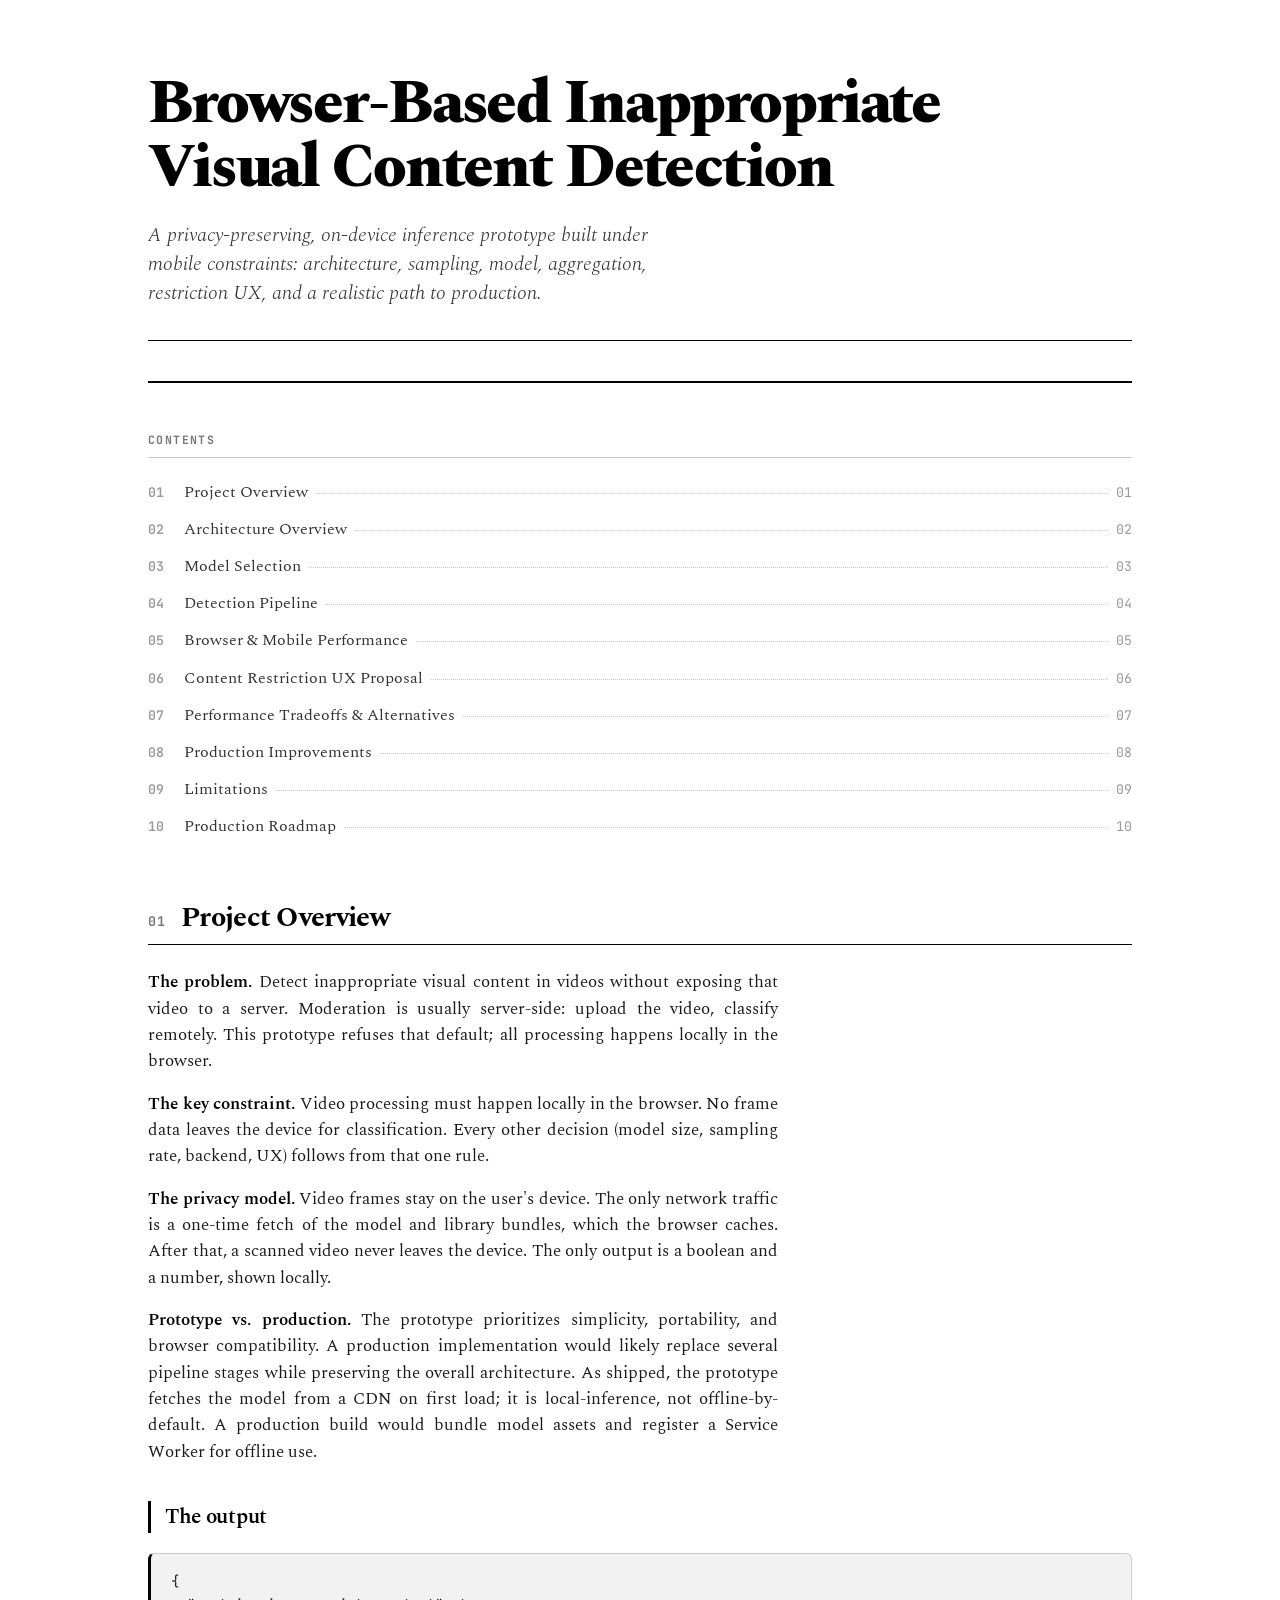
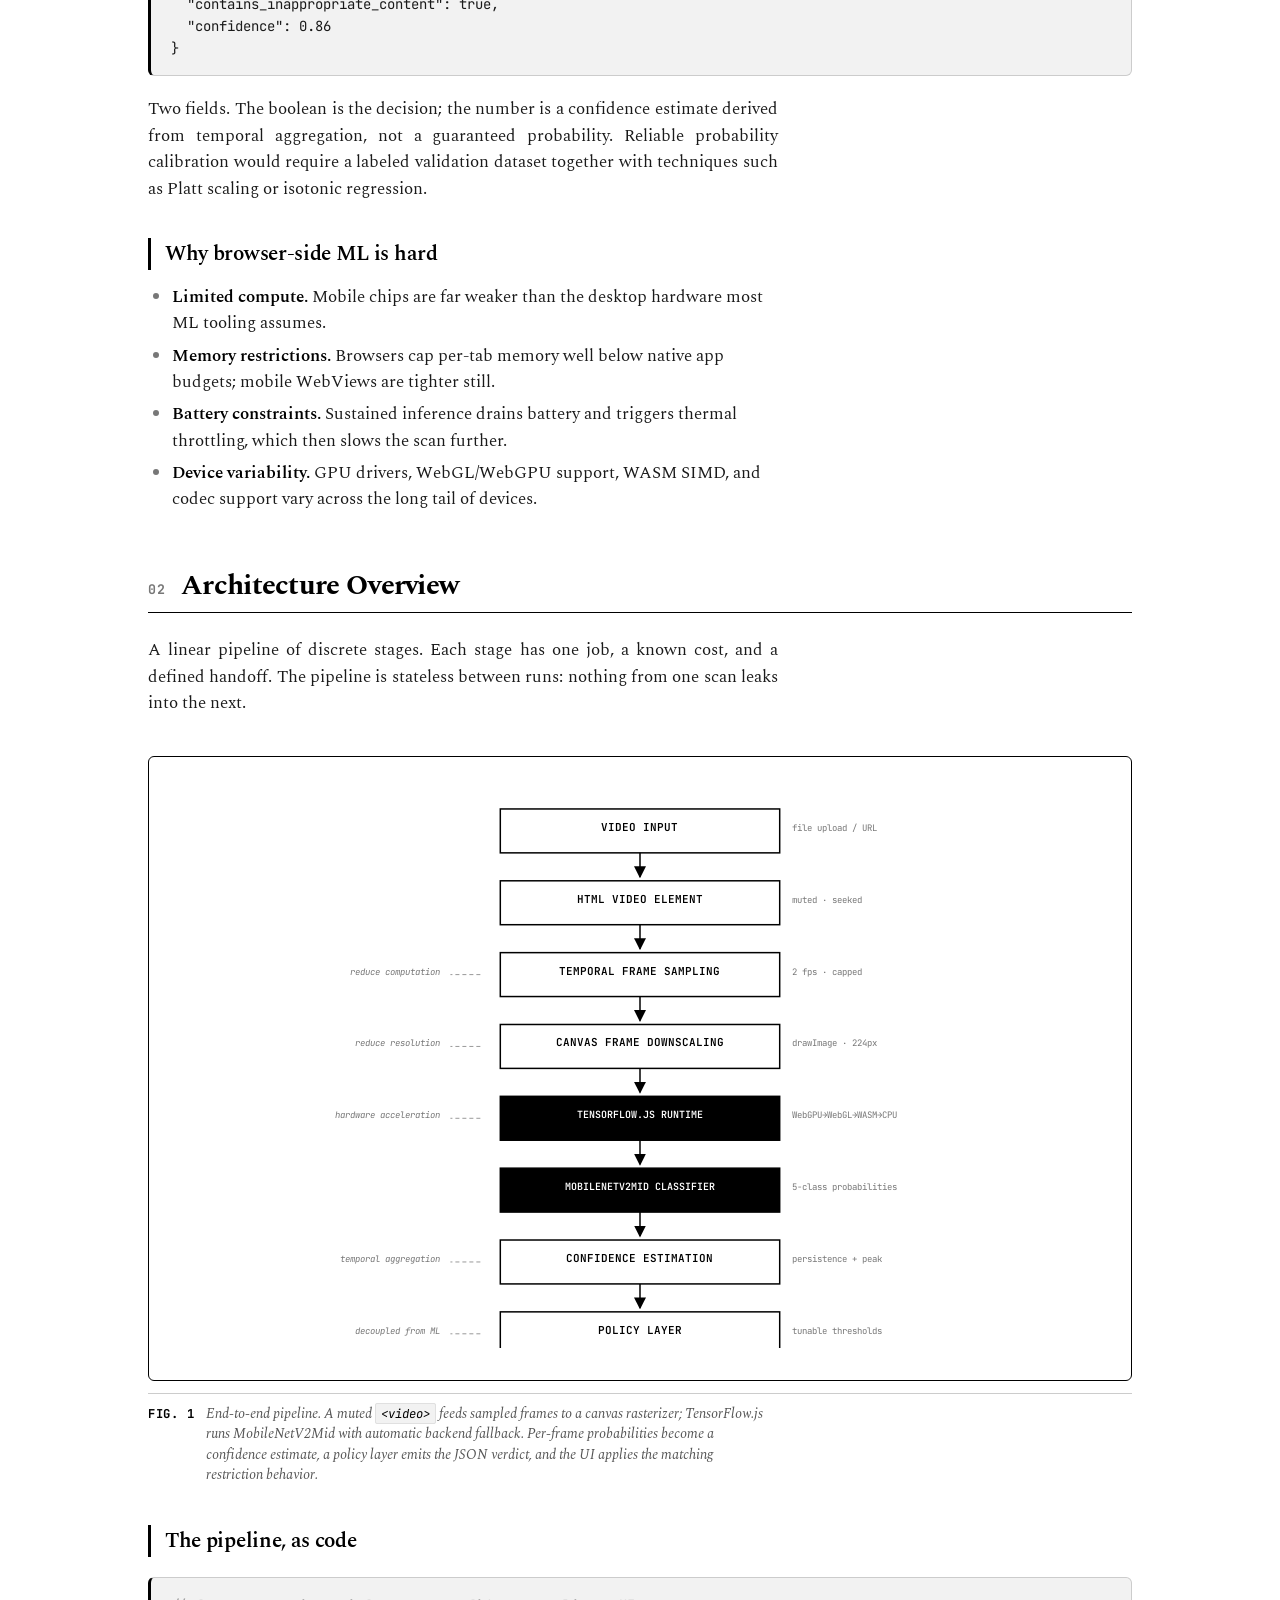
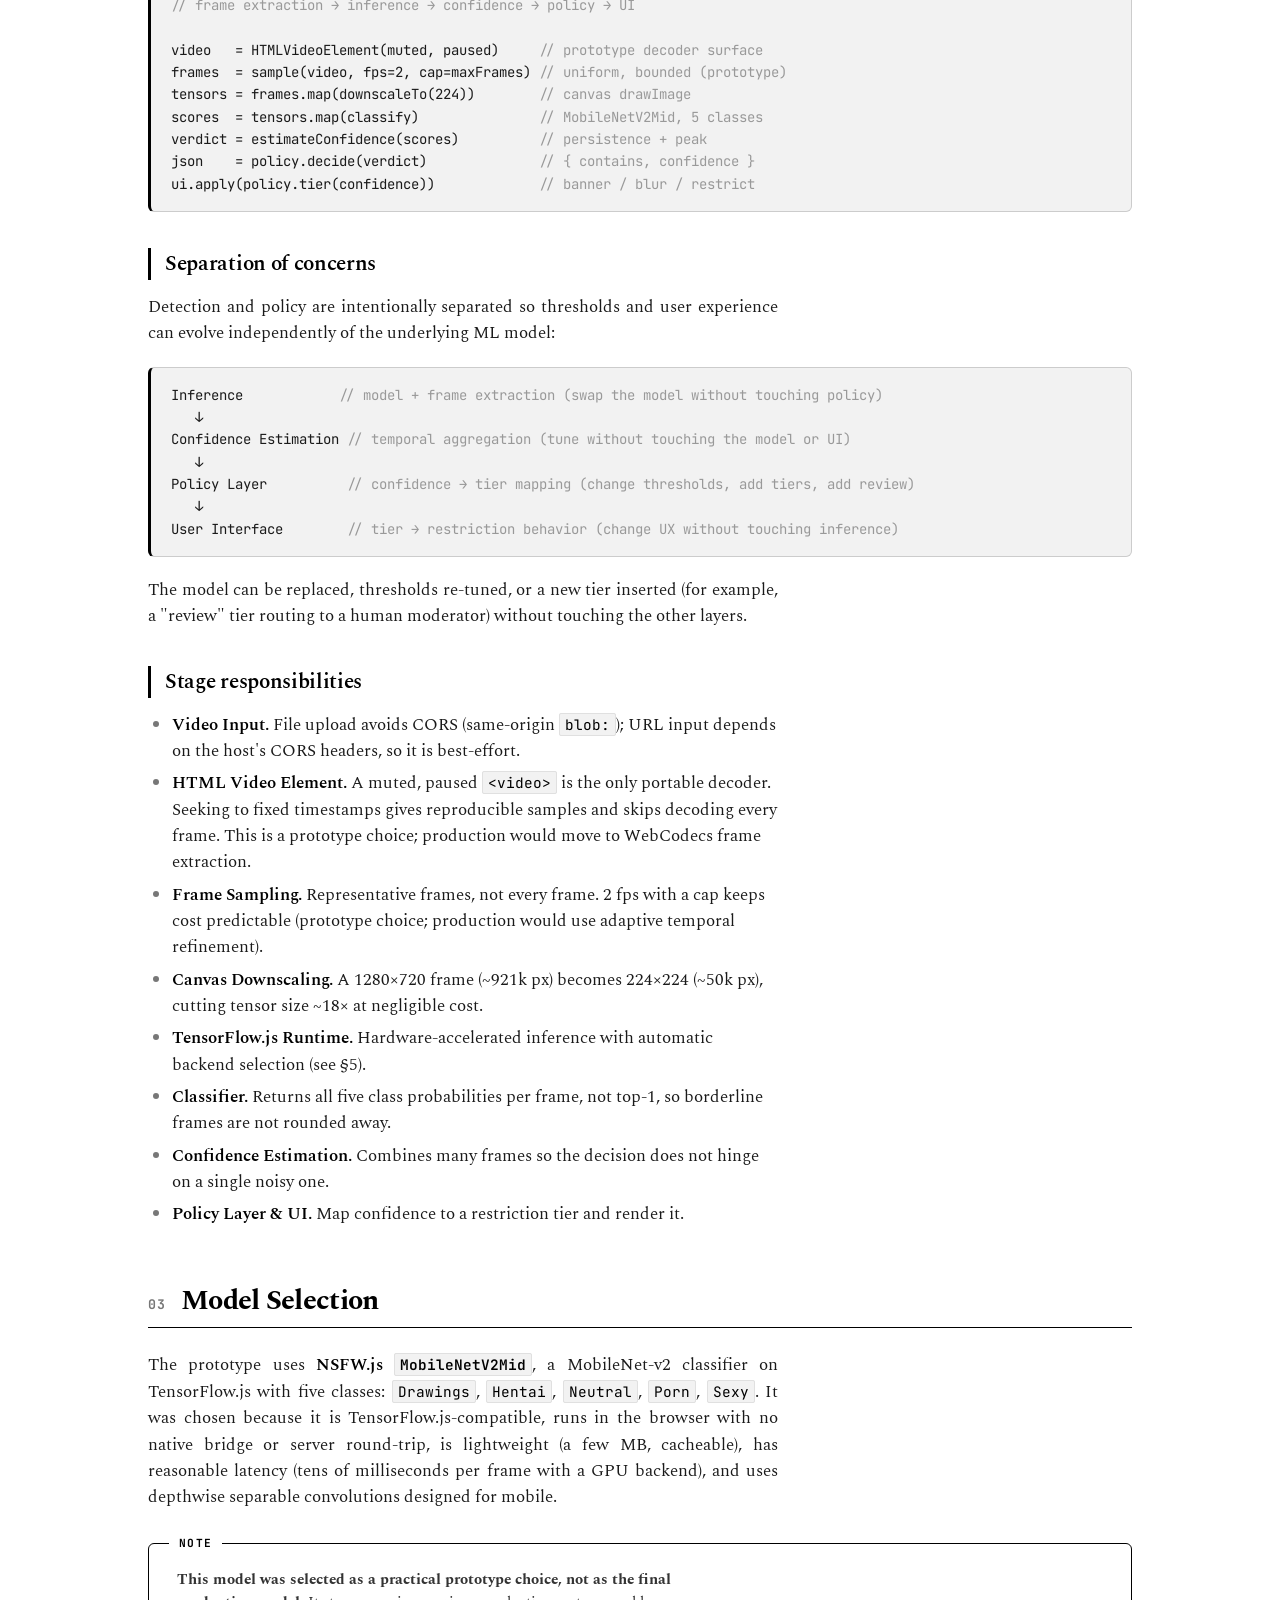
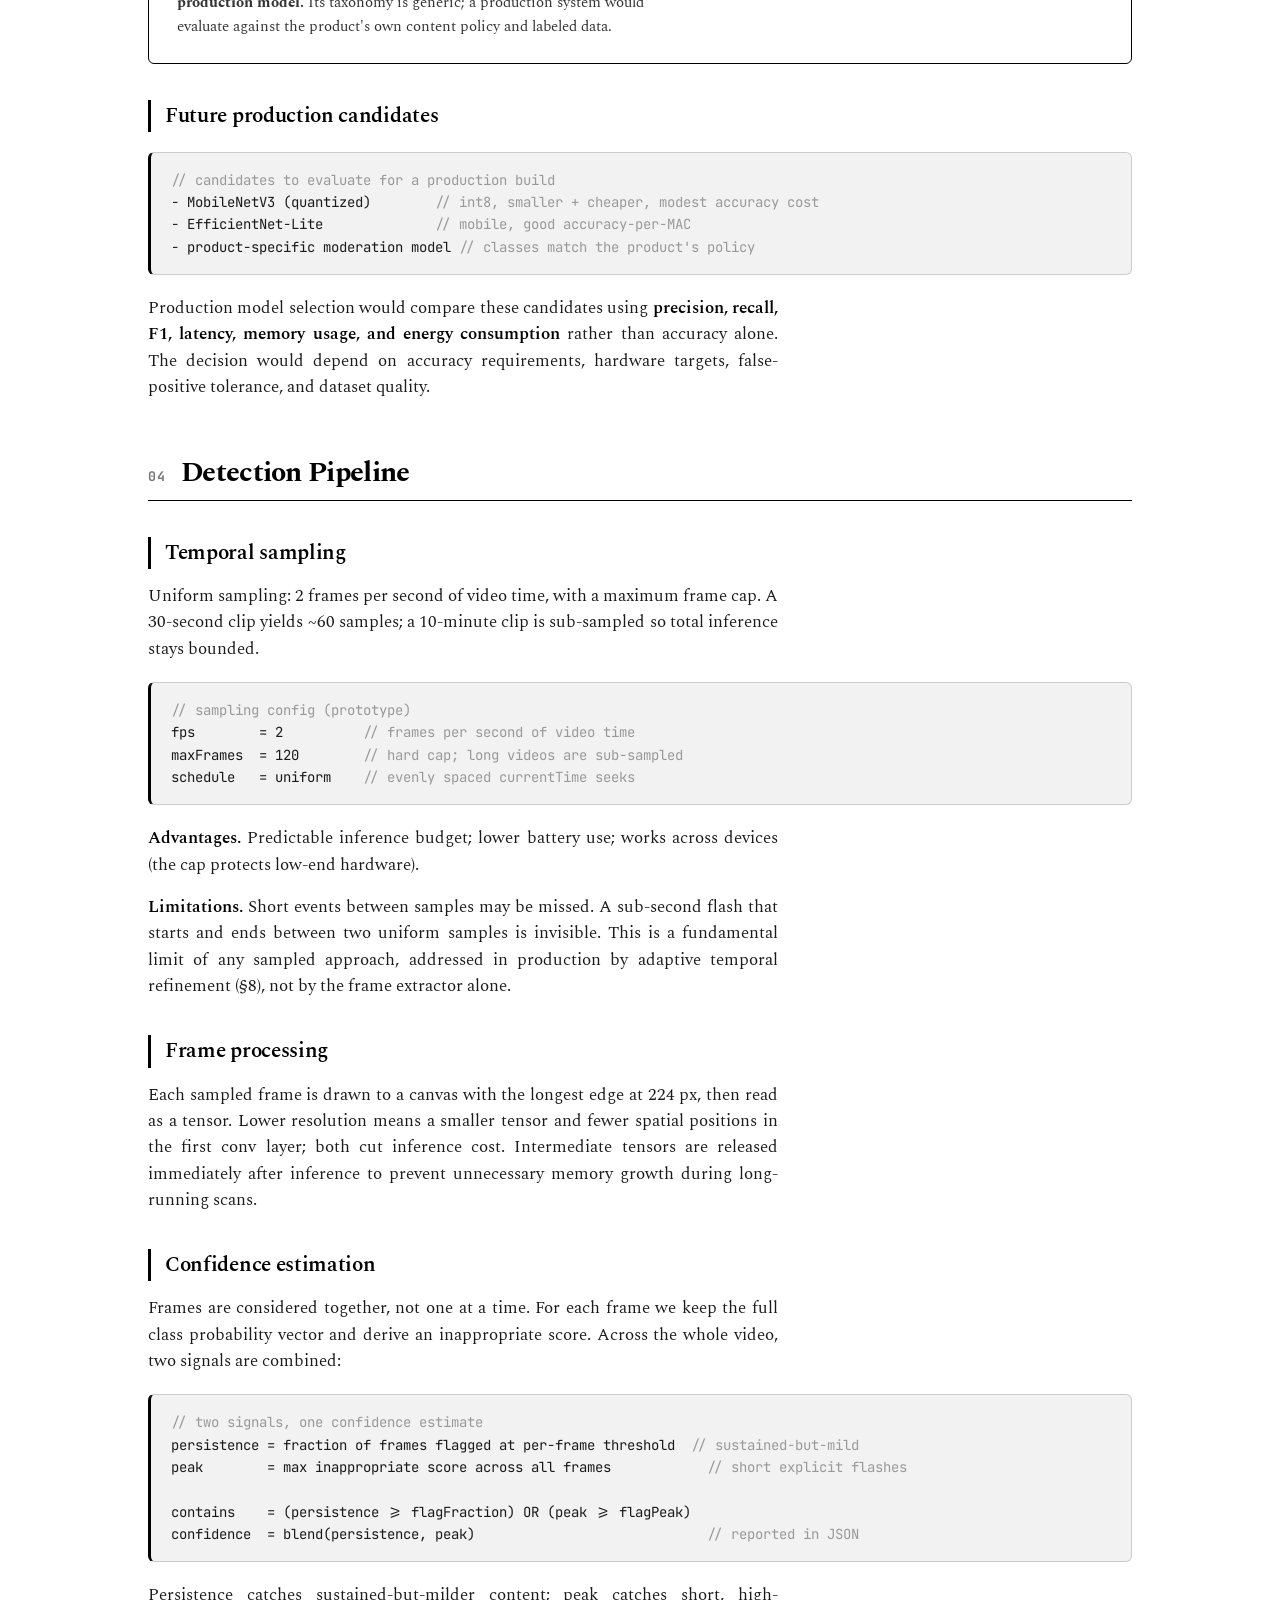
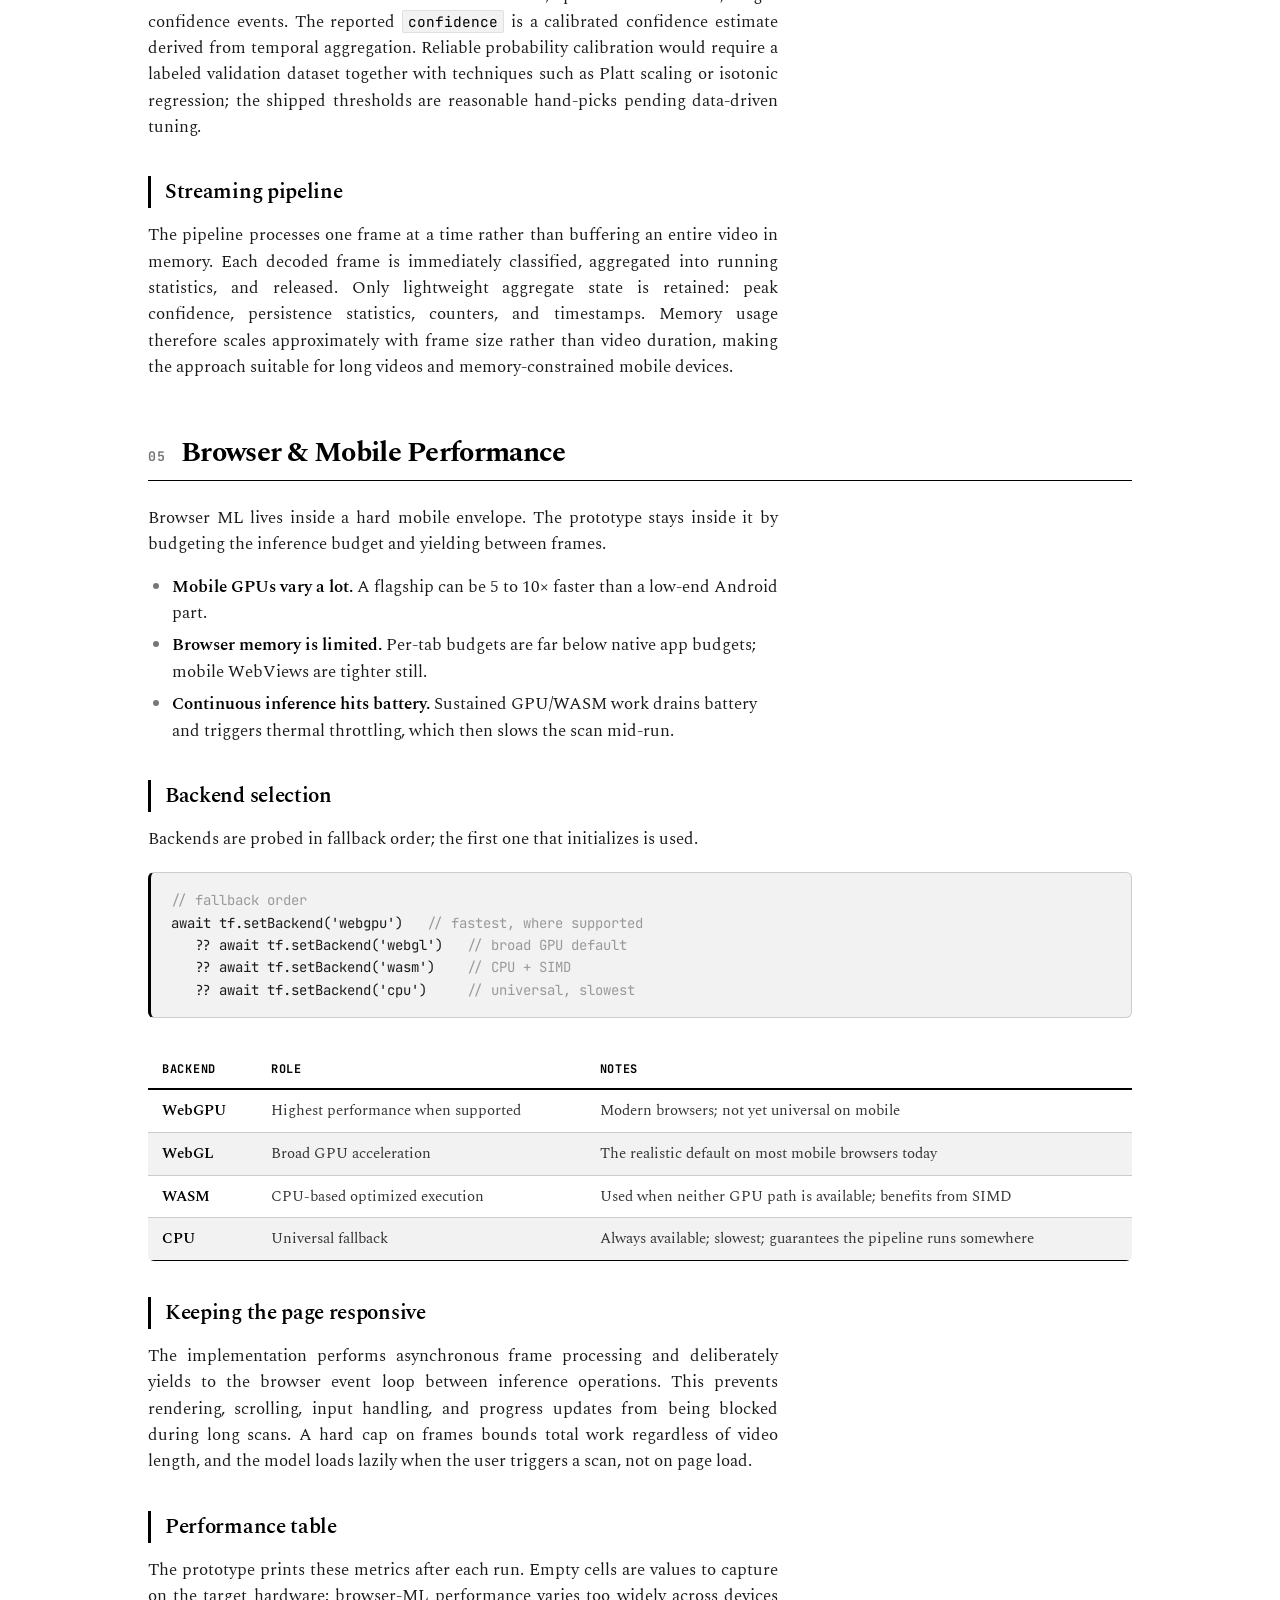
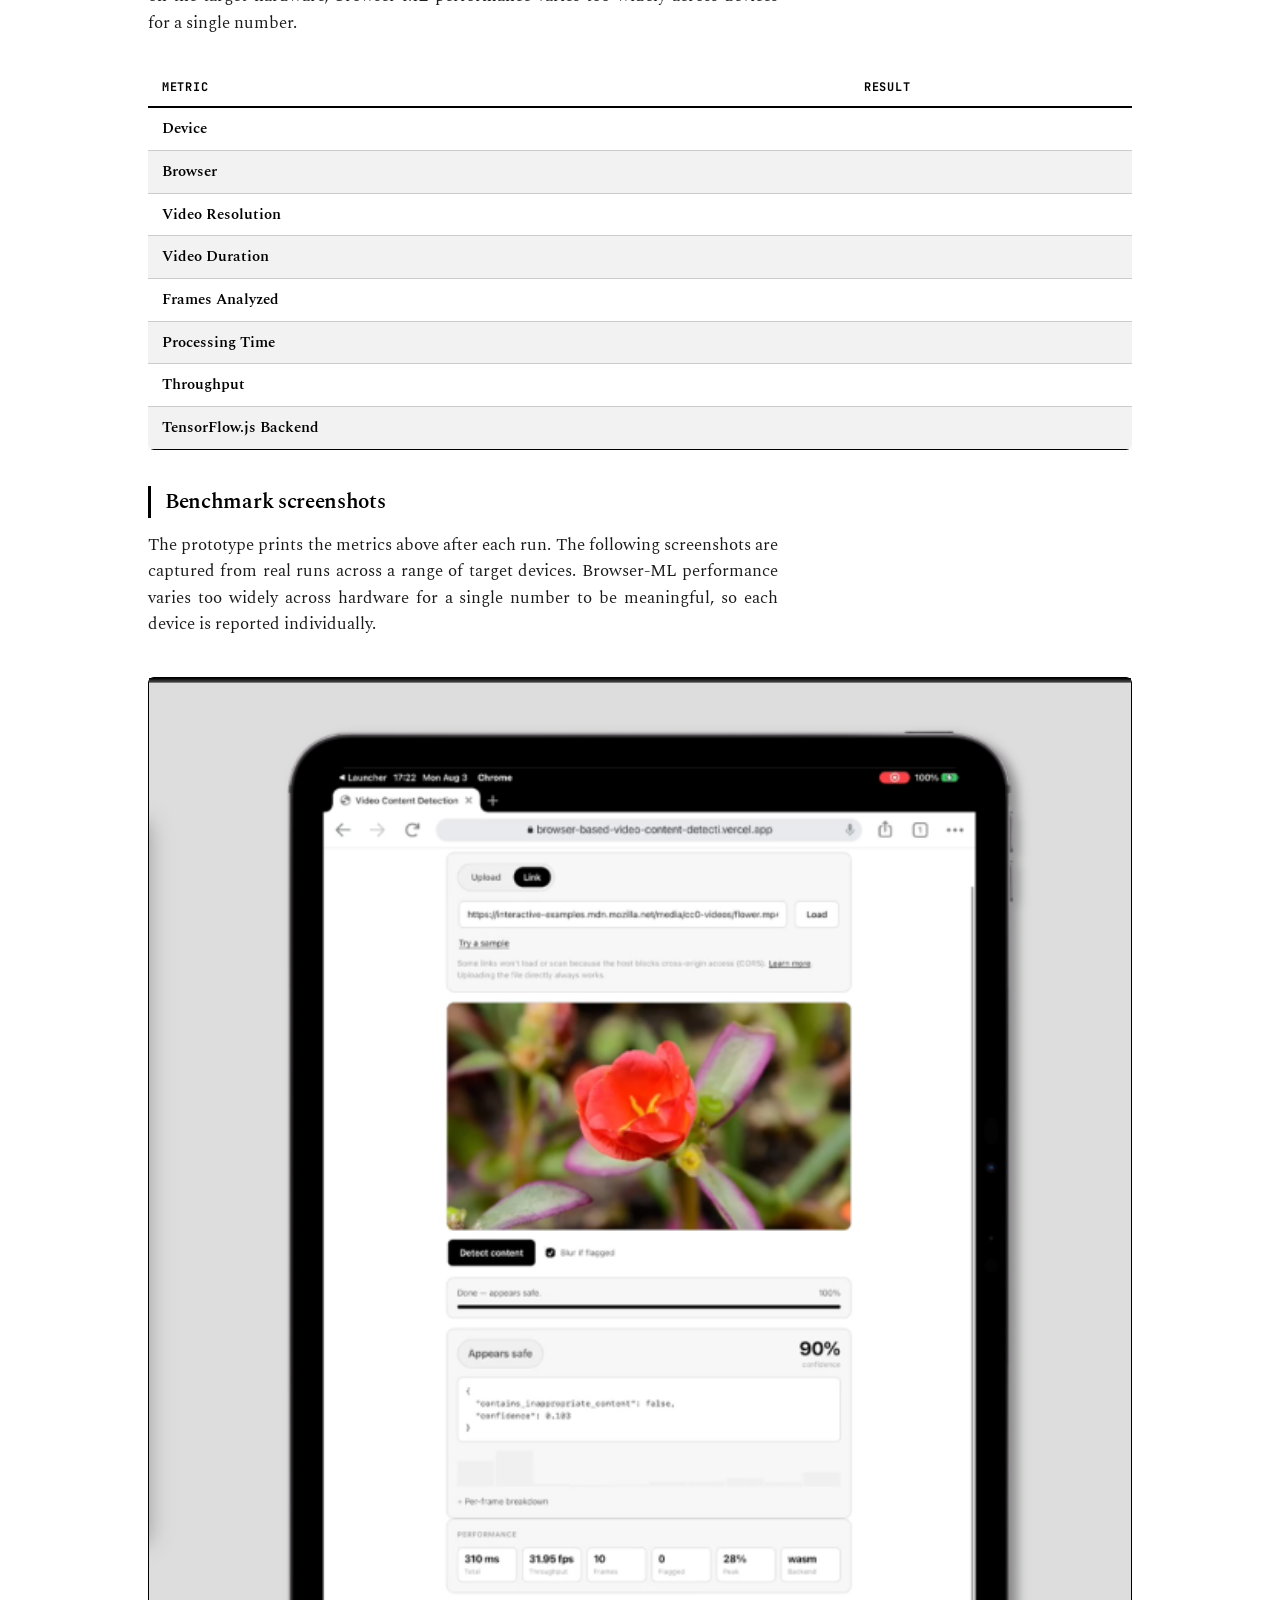
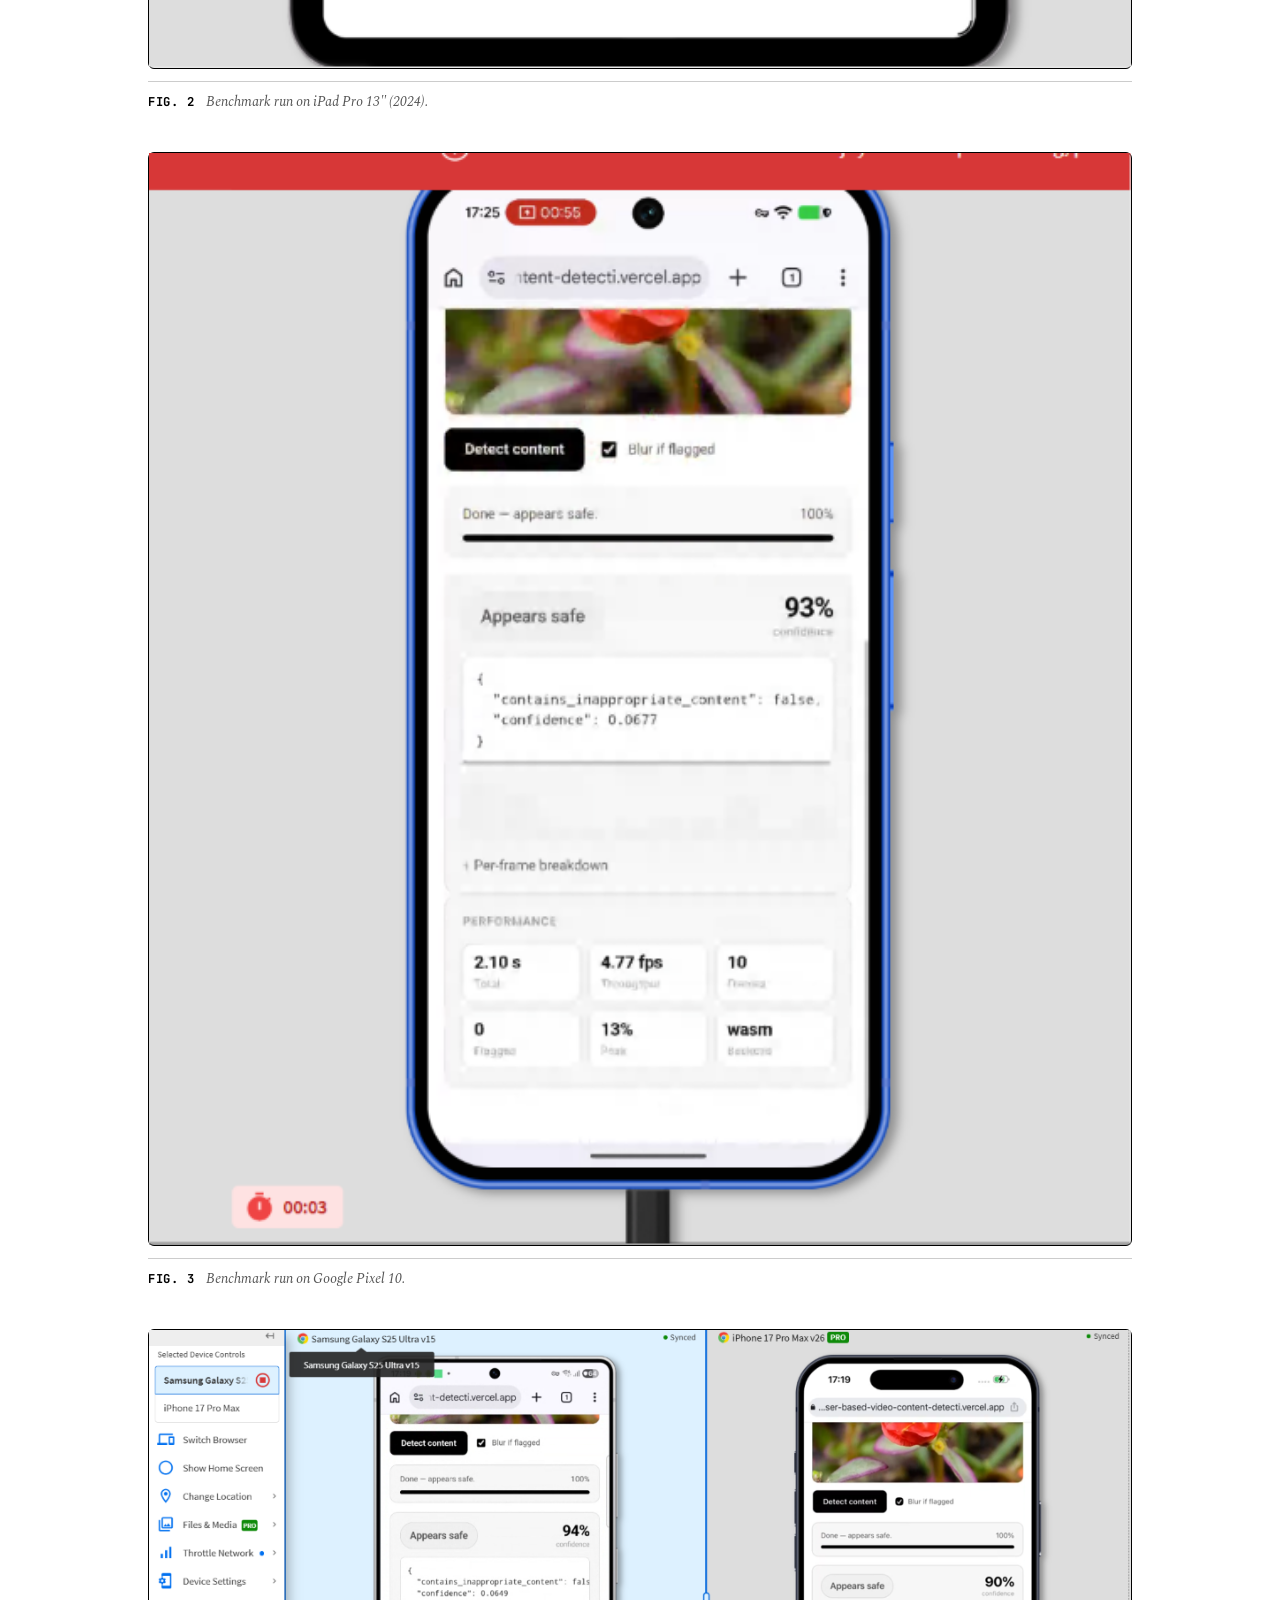
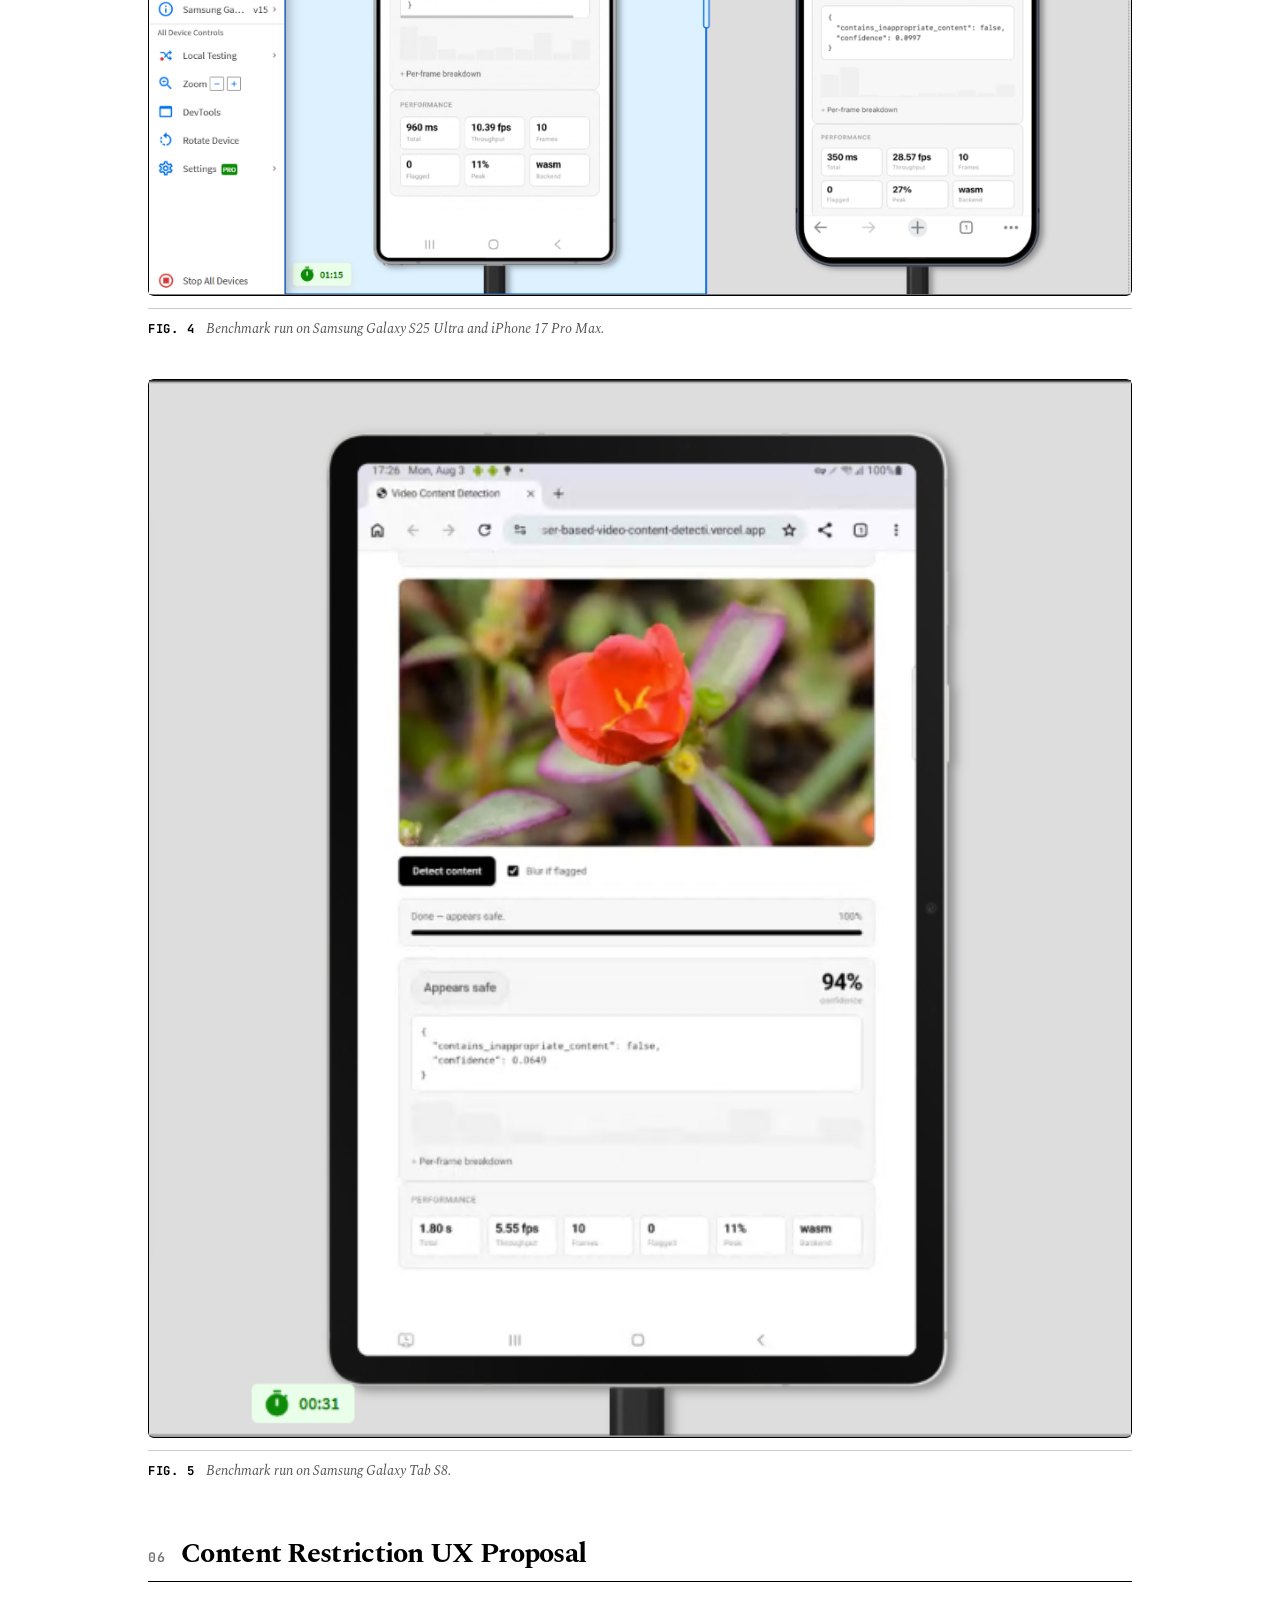
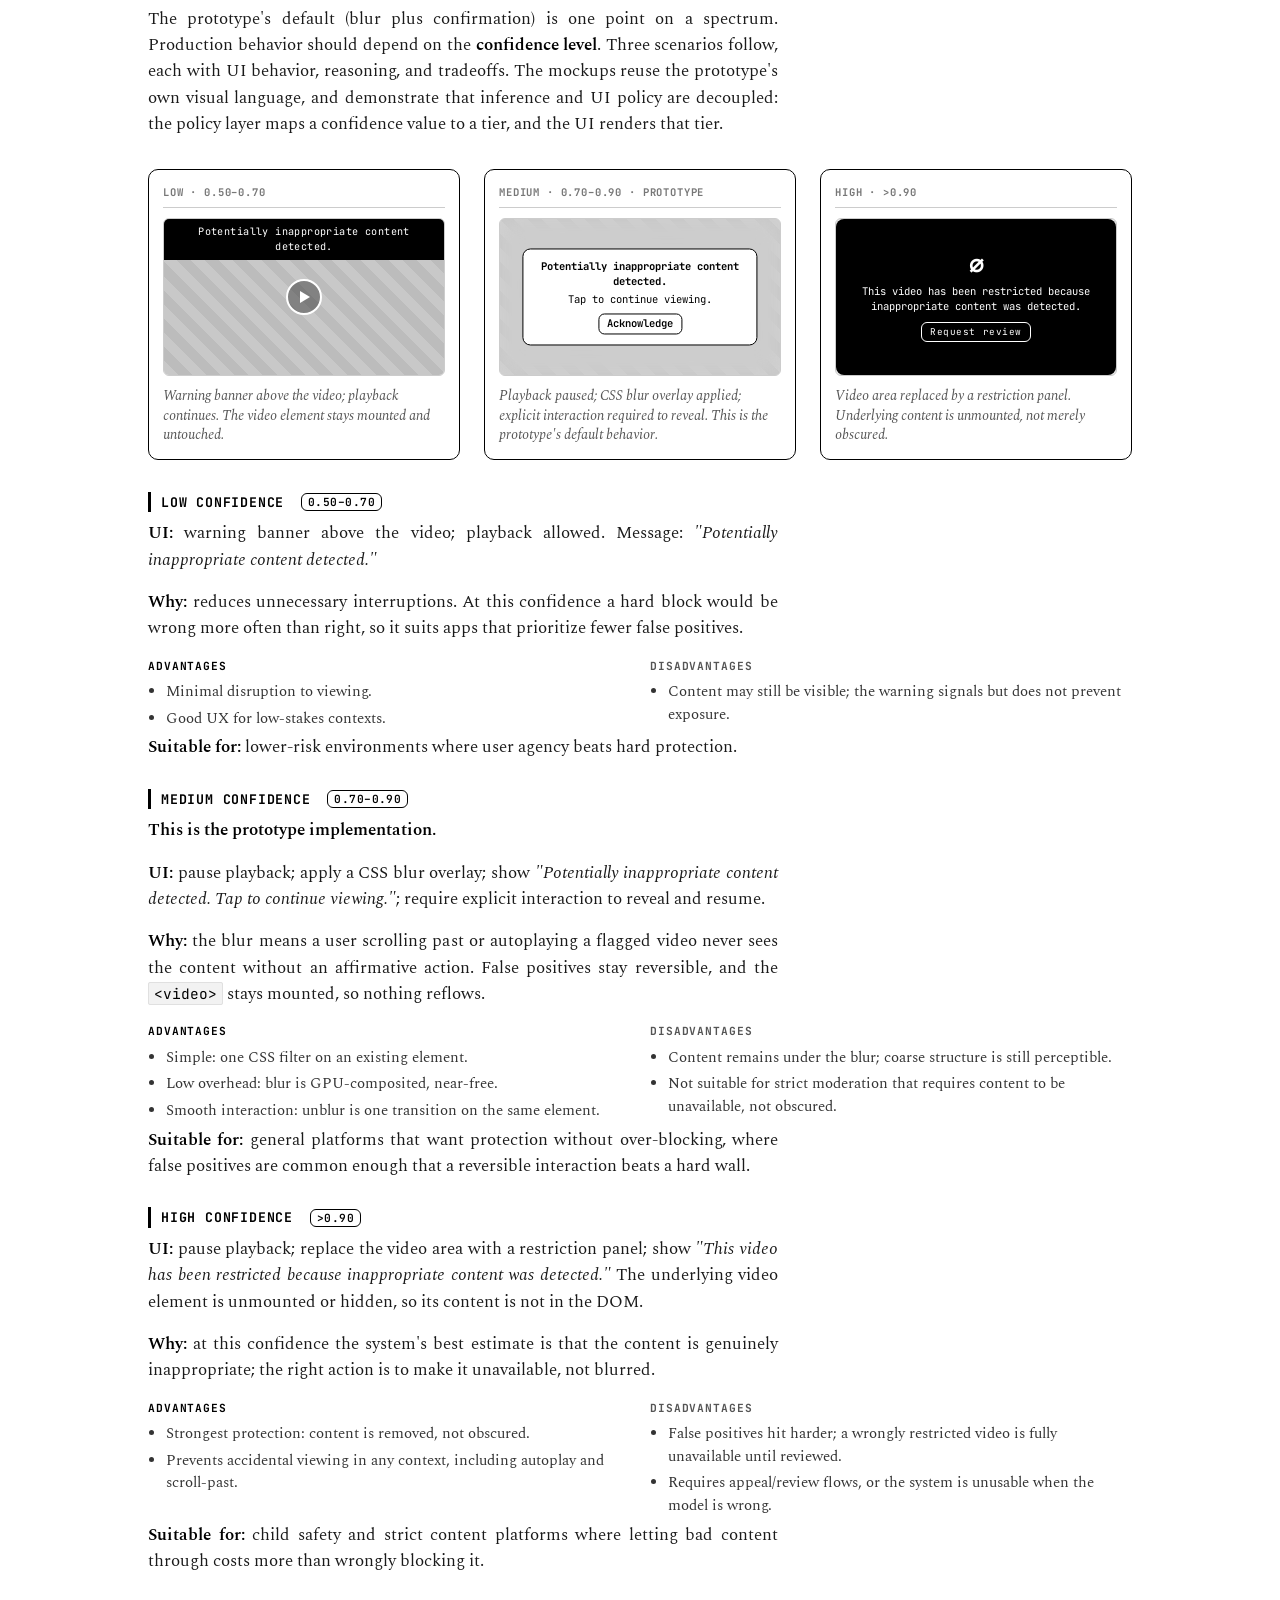
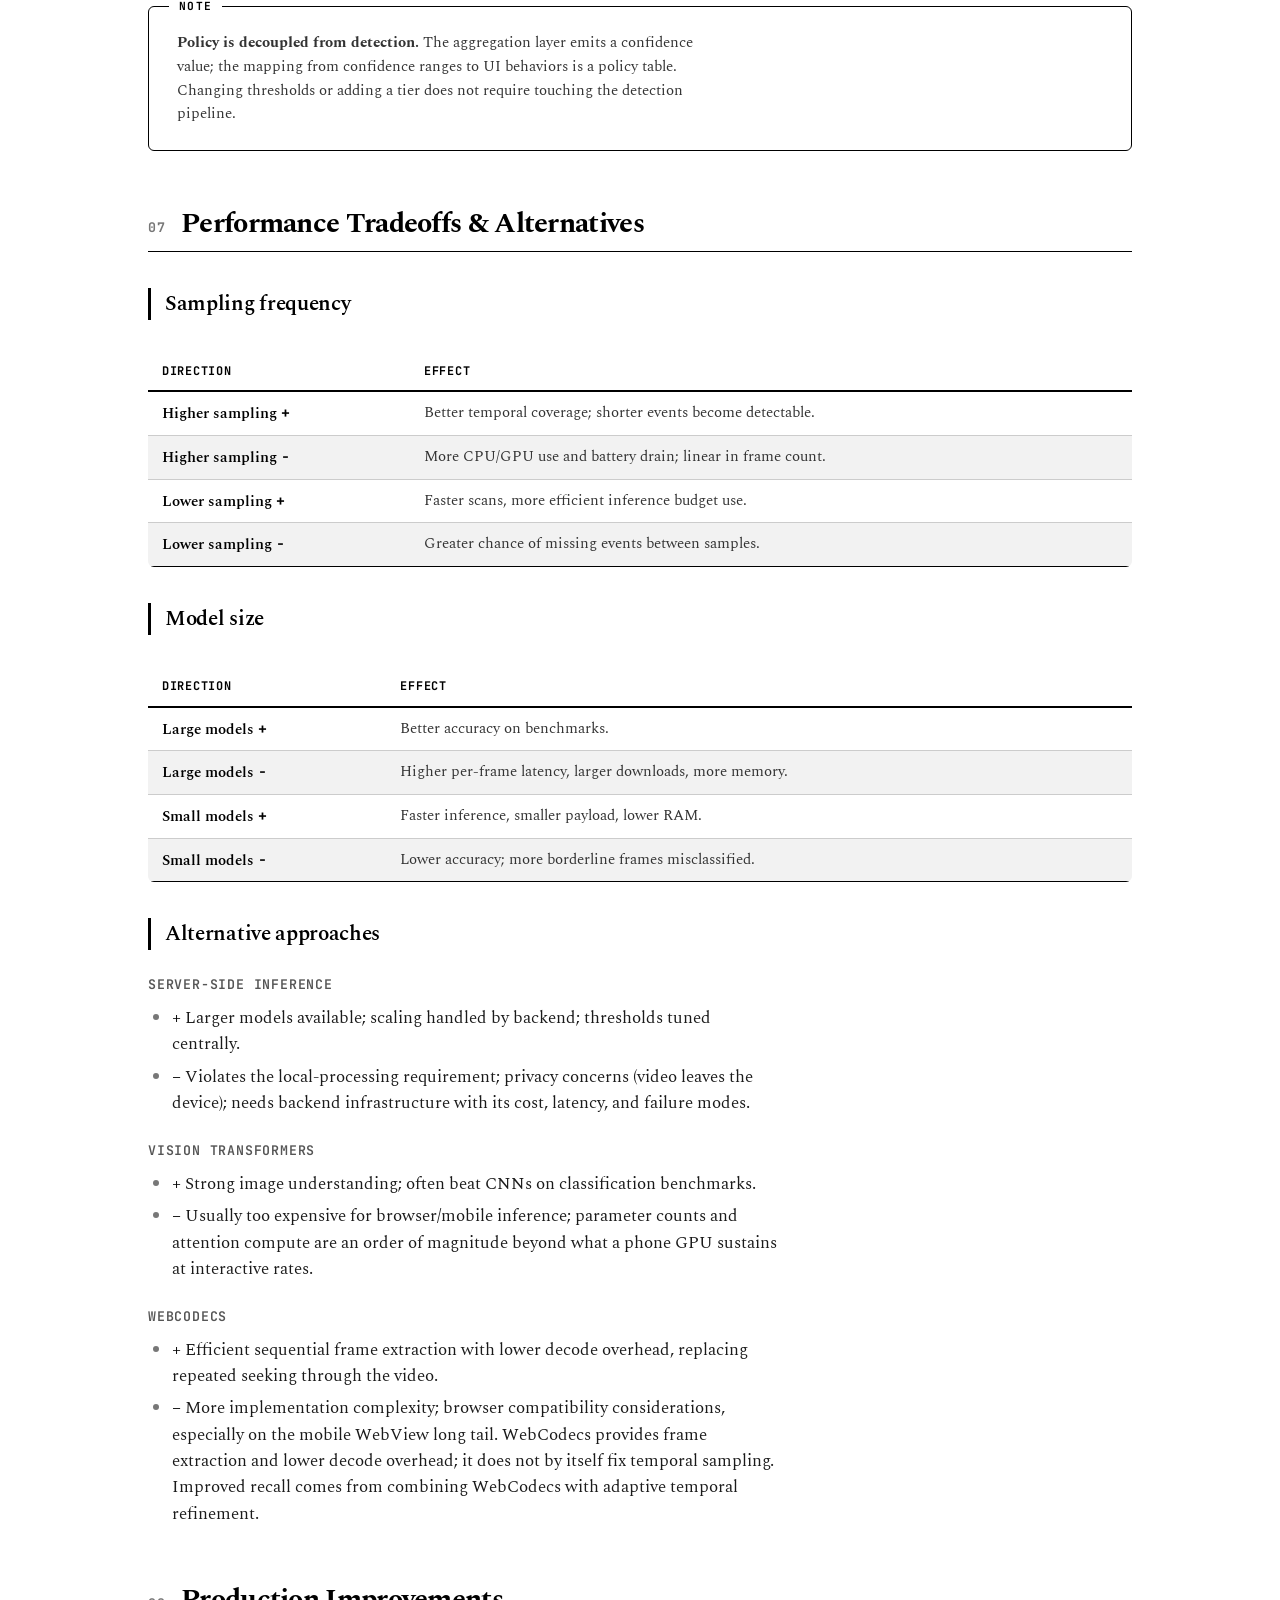
==== commit 9498031a: "Add benchmark screenshots to overview §5 performance section" ====
--- a/overview/index.html
+++ b/overview/index.html
@@ -4,7 +4,7 @@
   <meta charset="UTF-8" />
   <meta name="viewport" content="width=device-width, initial-scale=1.0" />
   <title>Engineering Submission: Browser-Based Video Content Detection · Overview</title>
-  <link rel="stylesheet" href="styles.css?v=2" />
+  <link rel="stylesheet" href="/overview/styles.css?v=3" />
   <style>
     /* Local additions for the prototype UI mockups. Kept inline so the
        submission page is self-contained and reuses the white-paper tokens. */
@@ -565,6 +565,53 @@
         </table>
       </div>
     </div>
+
+    <div class="subsection">
+      <h3>Benchmark screenshots</h3>
+      <div class="prose">
+        <p>The prototype prints the metrics above after each run. The following screenshots are captured from real runs across a range of target devices. Browser-ML performance varies too widely across hardware for a single number to be meaningful, so each device is reported individually.</p>
+      </div>
+
+      <div class="figure">
+        <div class="figure-frame is-screenshot">
+          <img src="/overview/screenshots/ipadpro13-2024.png" alt="Prototype benchmark run on iPad Pro 13 (2024)" loading="lazy" />
+        </div>
+        <div class="figure-caption">
+          <span class="figure-num">FIG. 2</span>
+          <p>Benchmark run on iPad Pro 13" (2024).</p>
+        </div>
+      </div>
+
+      <div class="figure">
+        <div class="figure-frame is-screenshot">
+          <img src="/overview/screenshots/pixel-10.png" alt="Prototype benchmark run on Google Pixel 10" loading="lazy" />
+        </div>
+        <div class="figure-caption">
+          <span class="figure-num">FIG. 3</span>
+          <p>Benchmark run on Google Pixel 10.</p>
+        </div>
+      </div>
+
+      <div class="figure">
+        <div class="figure-frame is-screenshot">
+          <img src="/overview/screenshots/s25-utra-and-17promax.png" alt="Prototype benchmark run on Samsung Galaxy S25 Ultra and iPhone 17 Pro Max" loading="lazy" />
+        </div>
+        <div class="figure-caption">
+          <span class="figure-num">FIG. 4</span>
+          <p>Benchmark run on Samsung Galaxy S25 Ultra and iPhone 17 Pro Max.</p>
+        </div>
+      </div>
+
+      <div class="figure">
+        <div class="figure-frame is-screenshot">
+          <img src="/overview/screenshots/tab-s8.png" alt="Prototype benchmark run on Samsung Galaxy Tab S8" loading="lazy" />
+        </div>
+        <div class="figure-caption">
+          <span class="figure-num">FIG. 5</span>
+          <p>Benchmark run on Samsung Galaxy Tab S8.</p>
+        </div>
+      </div>
+    </div>
   </section>
 
   <!-- ═══ §6 CONTENT RESTRICTION UX ═══ -->
--- a/overview/styles.css
+++ b/overview/styles.css
@@ -416,6 +416,22 @@
   max-width: 100%;
 }
 
+.figure-frame img {
+  display: block;
+  width: 100%;
+  height: auto;
+  max-width: 100%;
+}
+
+.figure-frame.is-screenshot {
+  padding: 0;
+  background: var(--gray-8);
+}
+
+.figure-frame.is-screenshot + .figure-caption {
+  margin-top: 12px;
+}
+
 .figure-caption {
   display: flex;
   align-items: baseline;
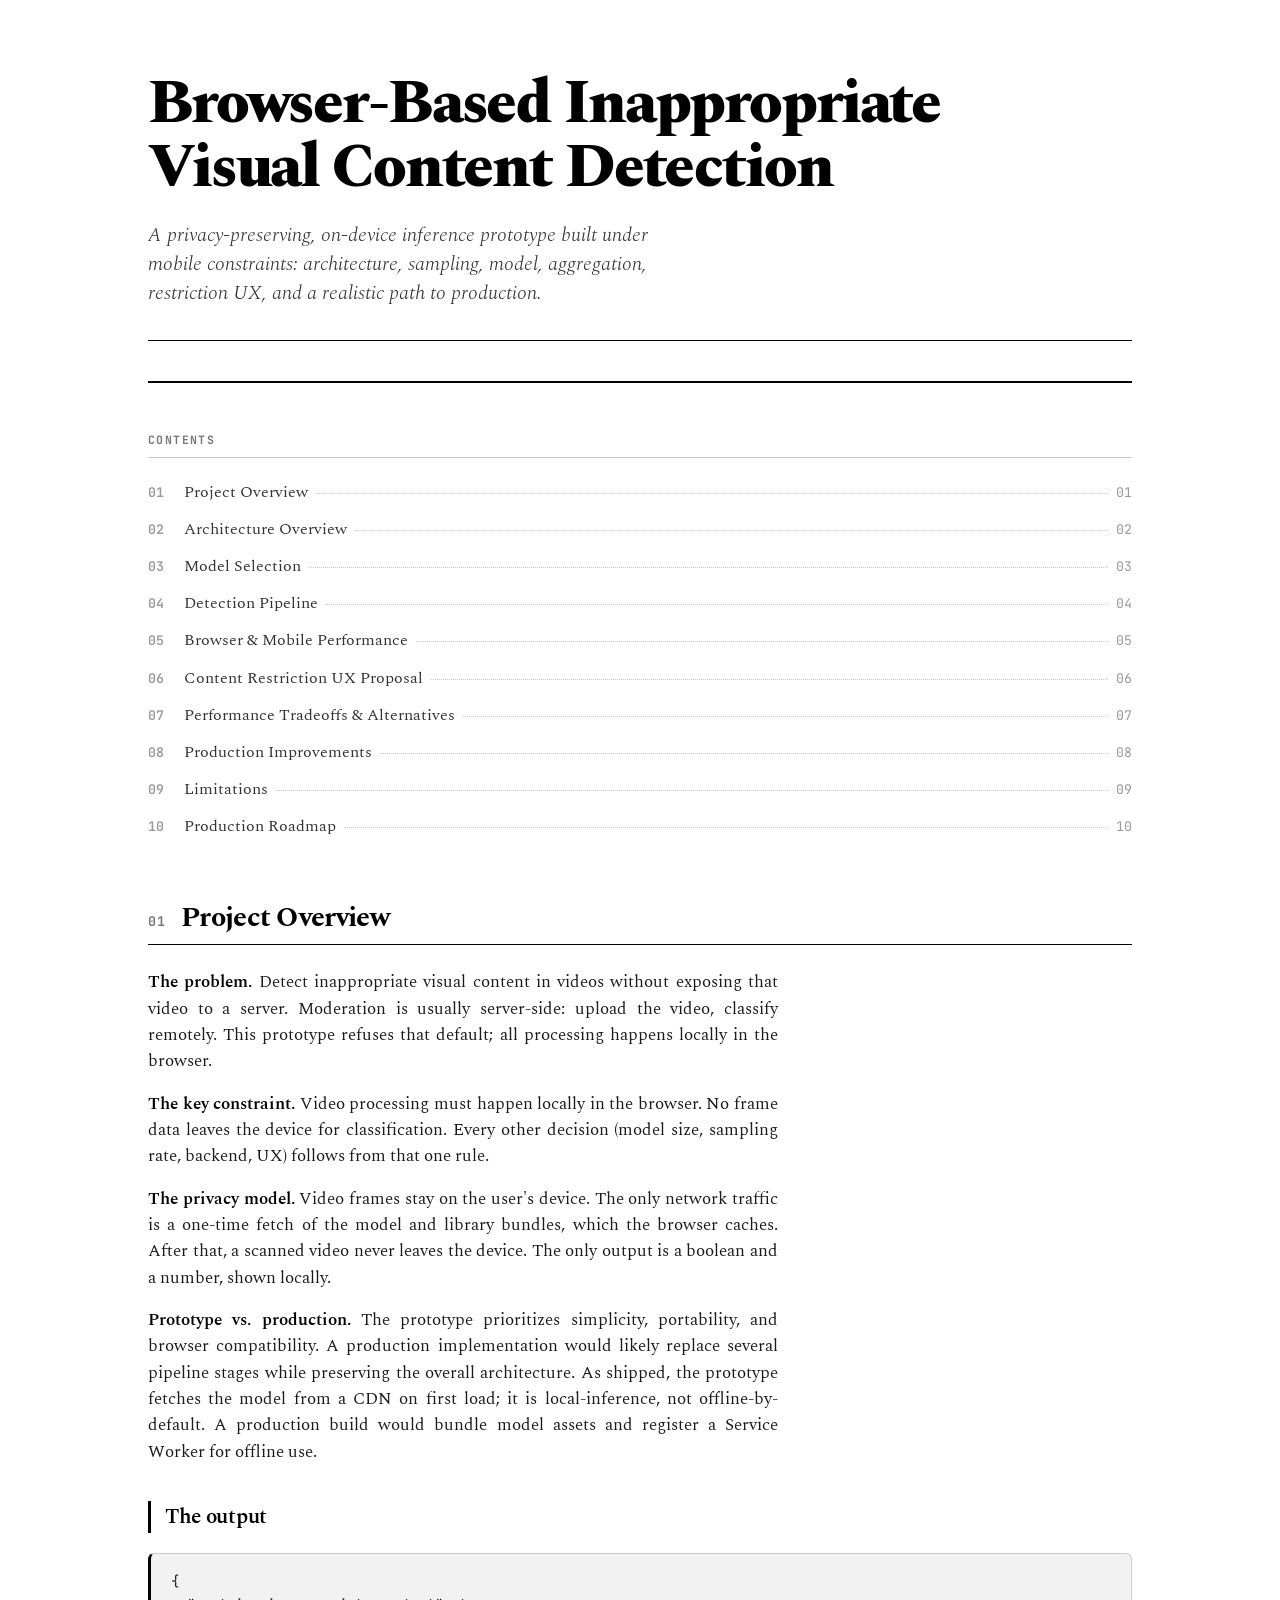
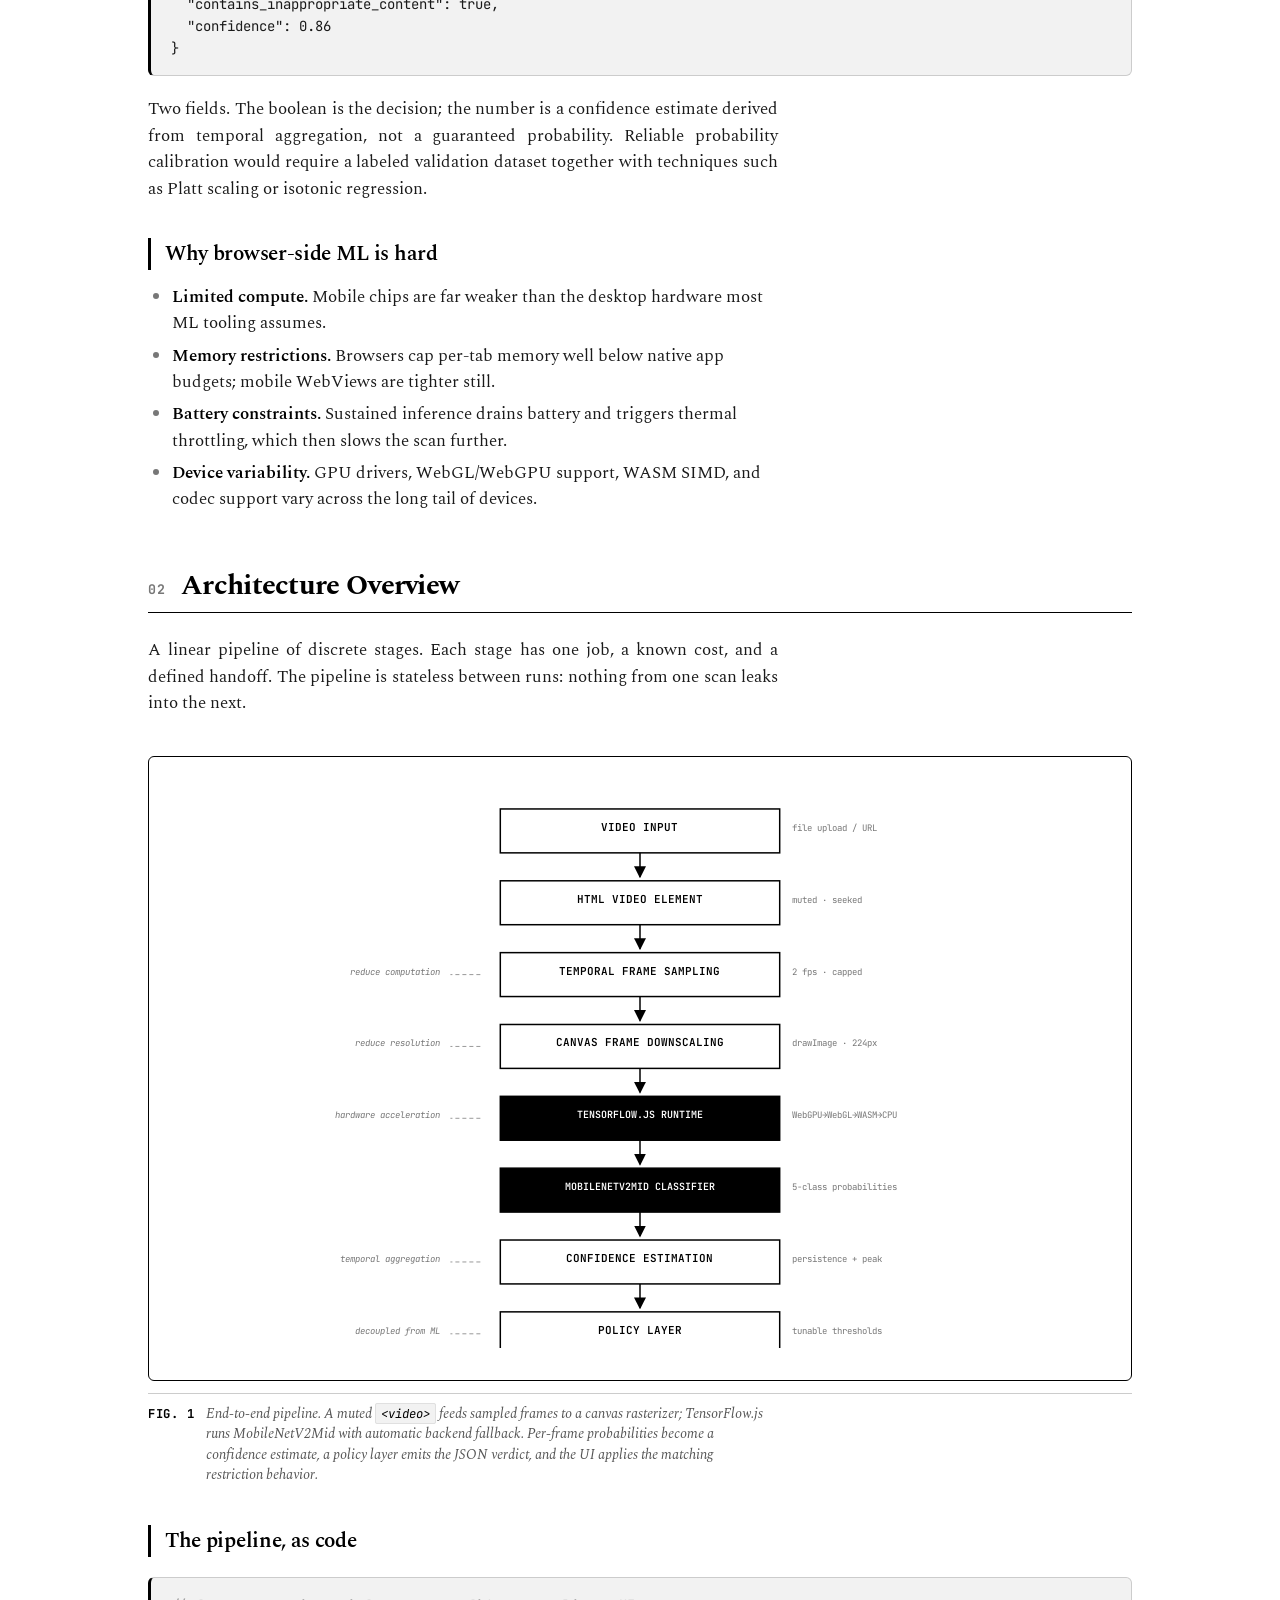
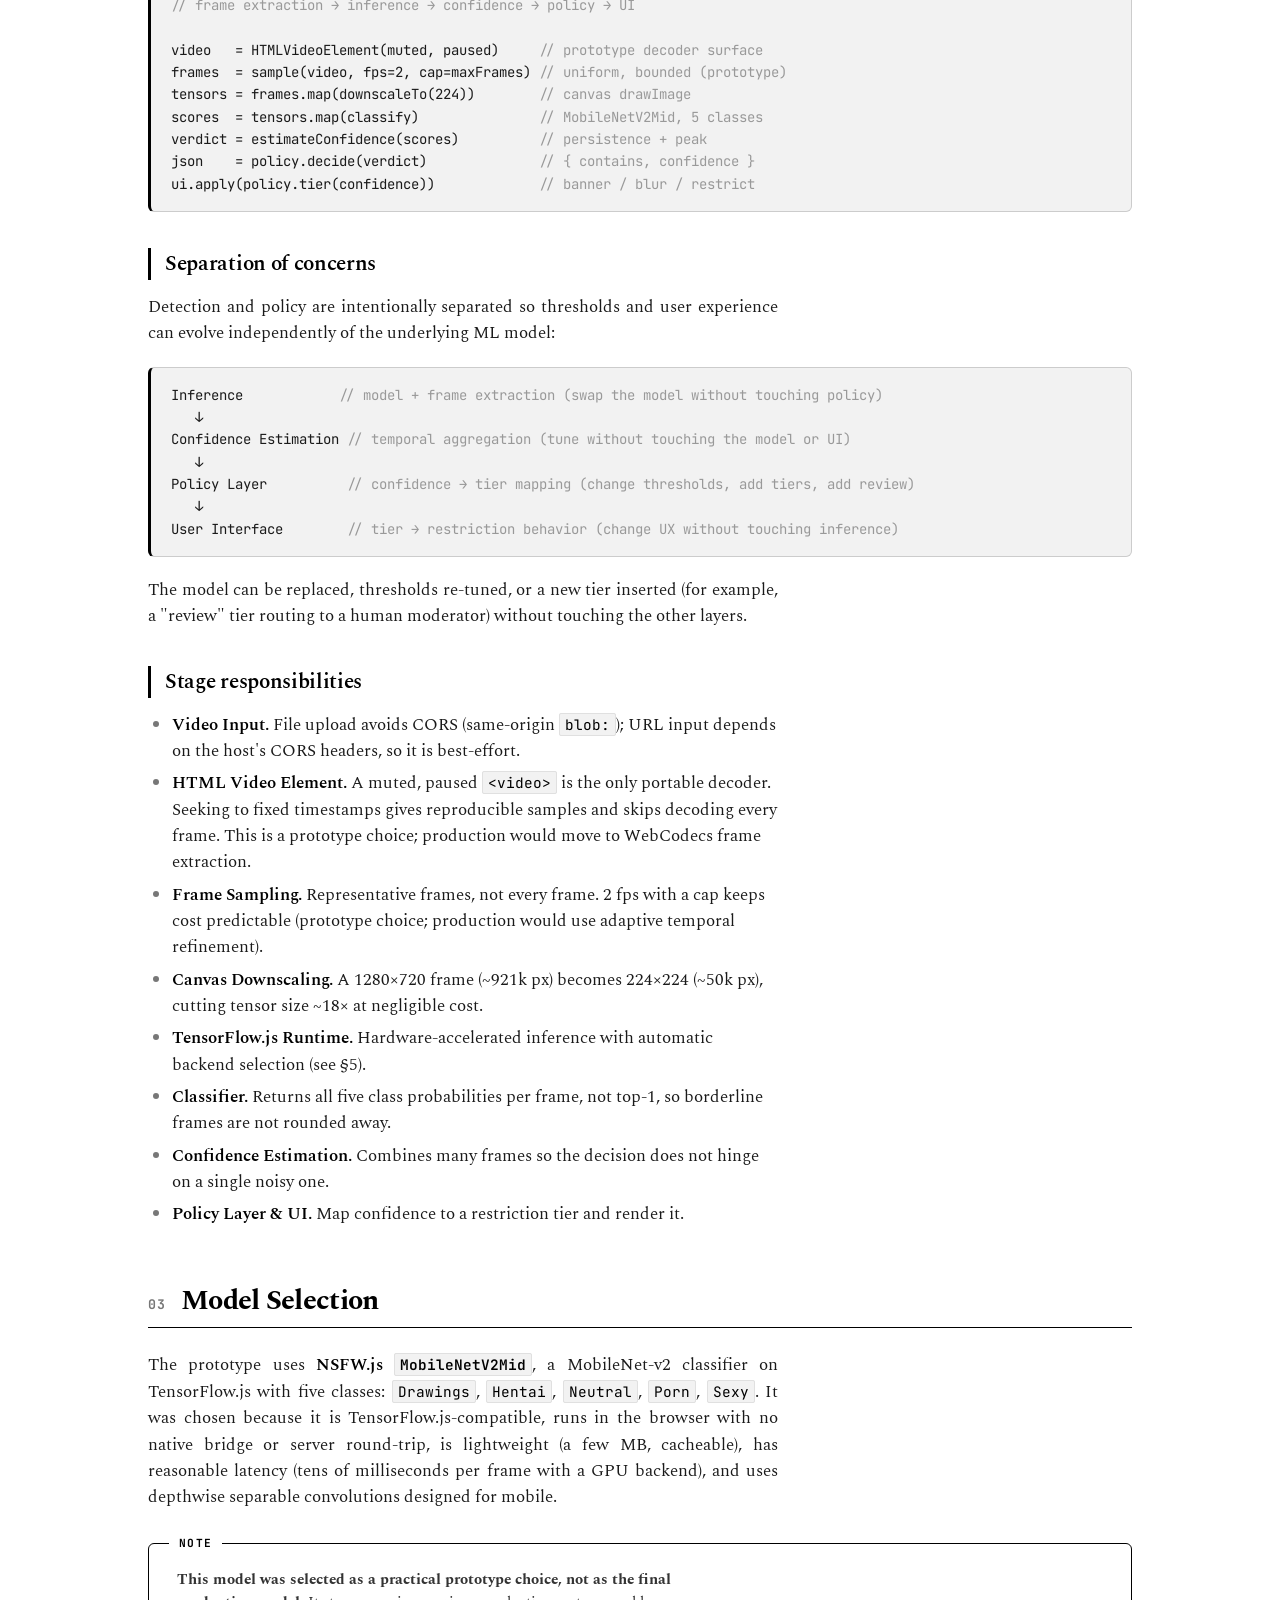
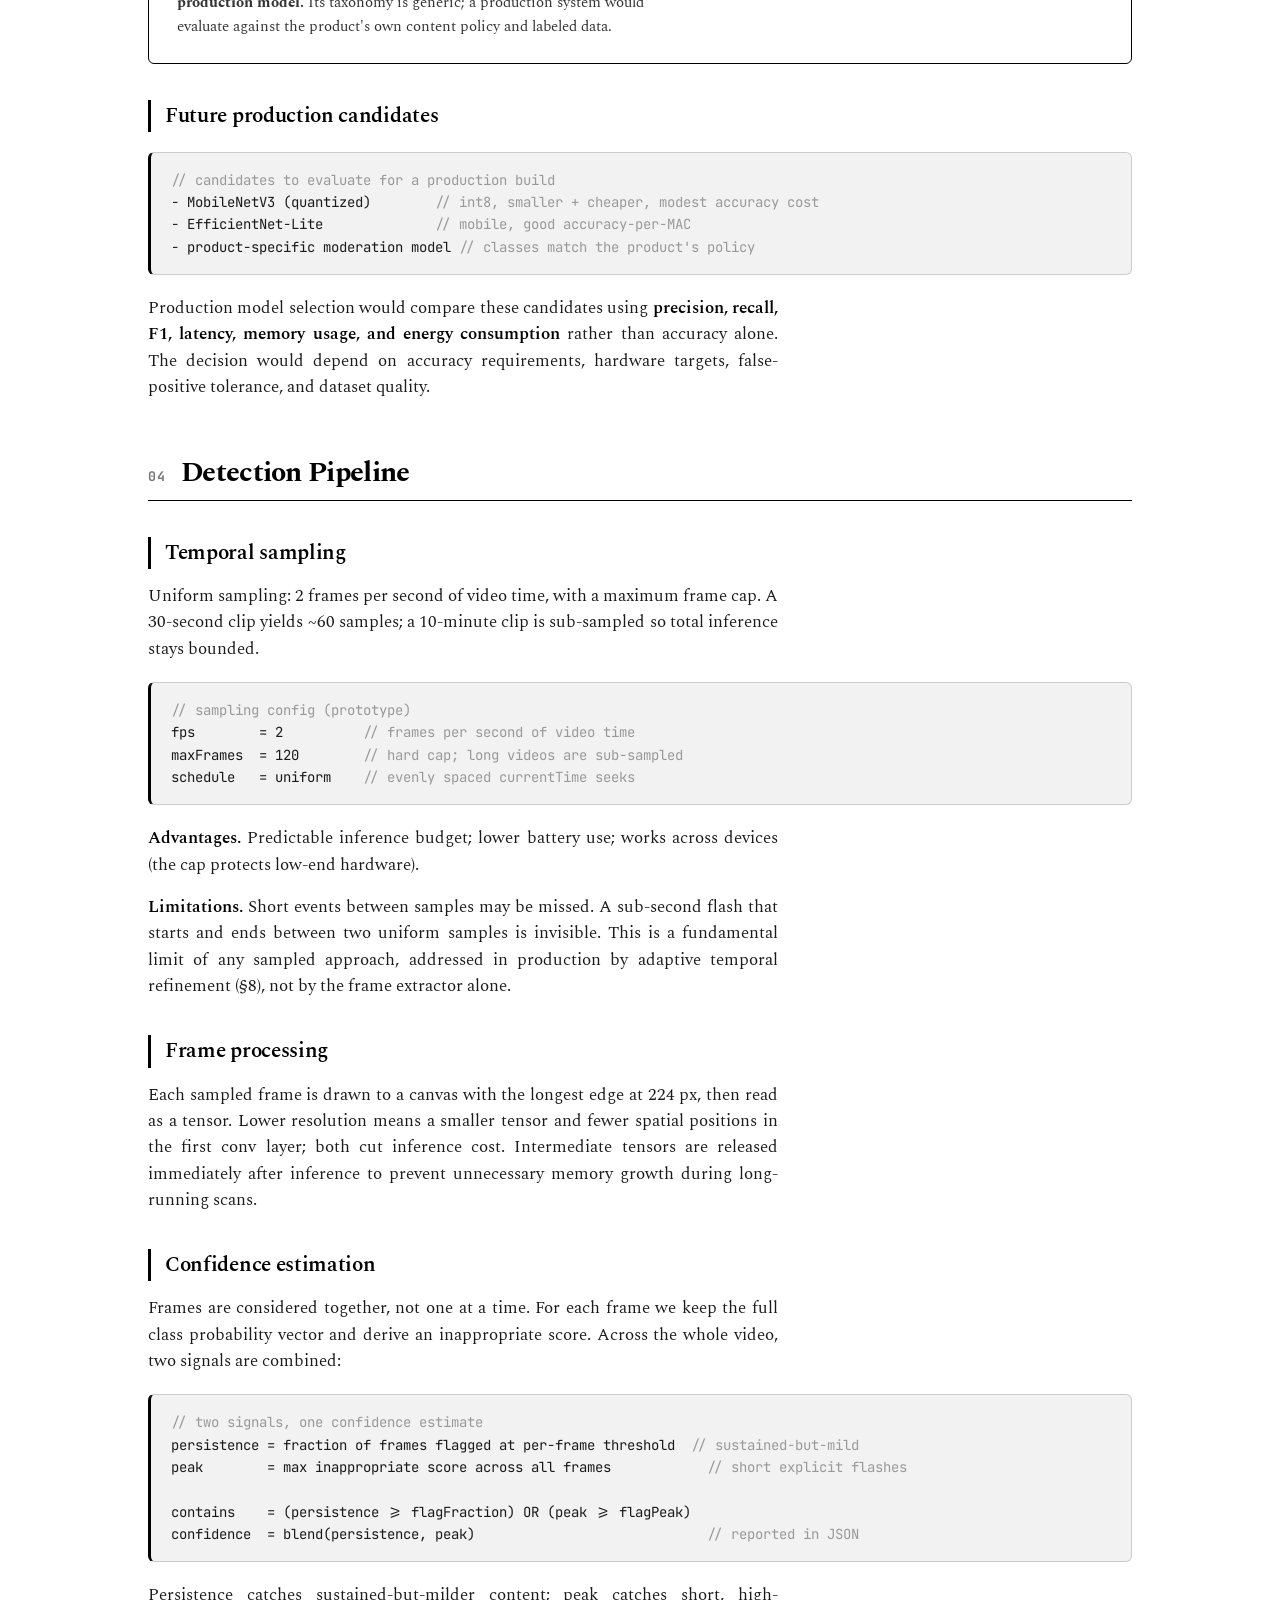
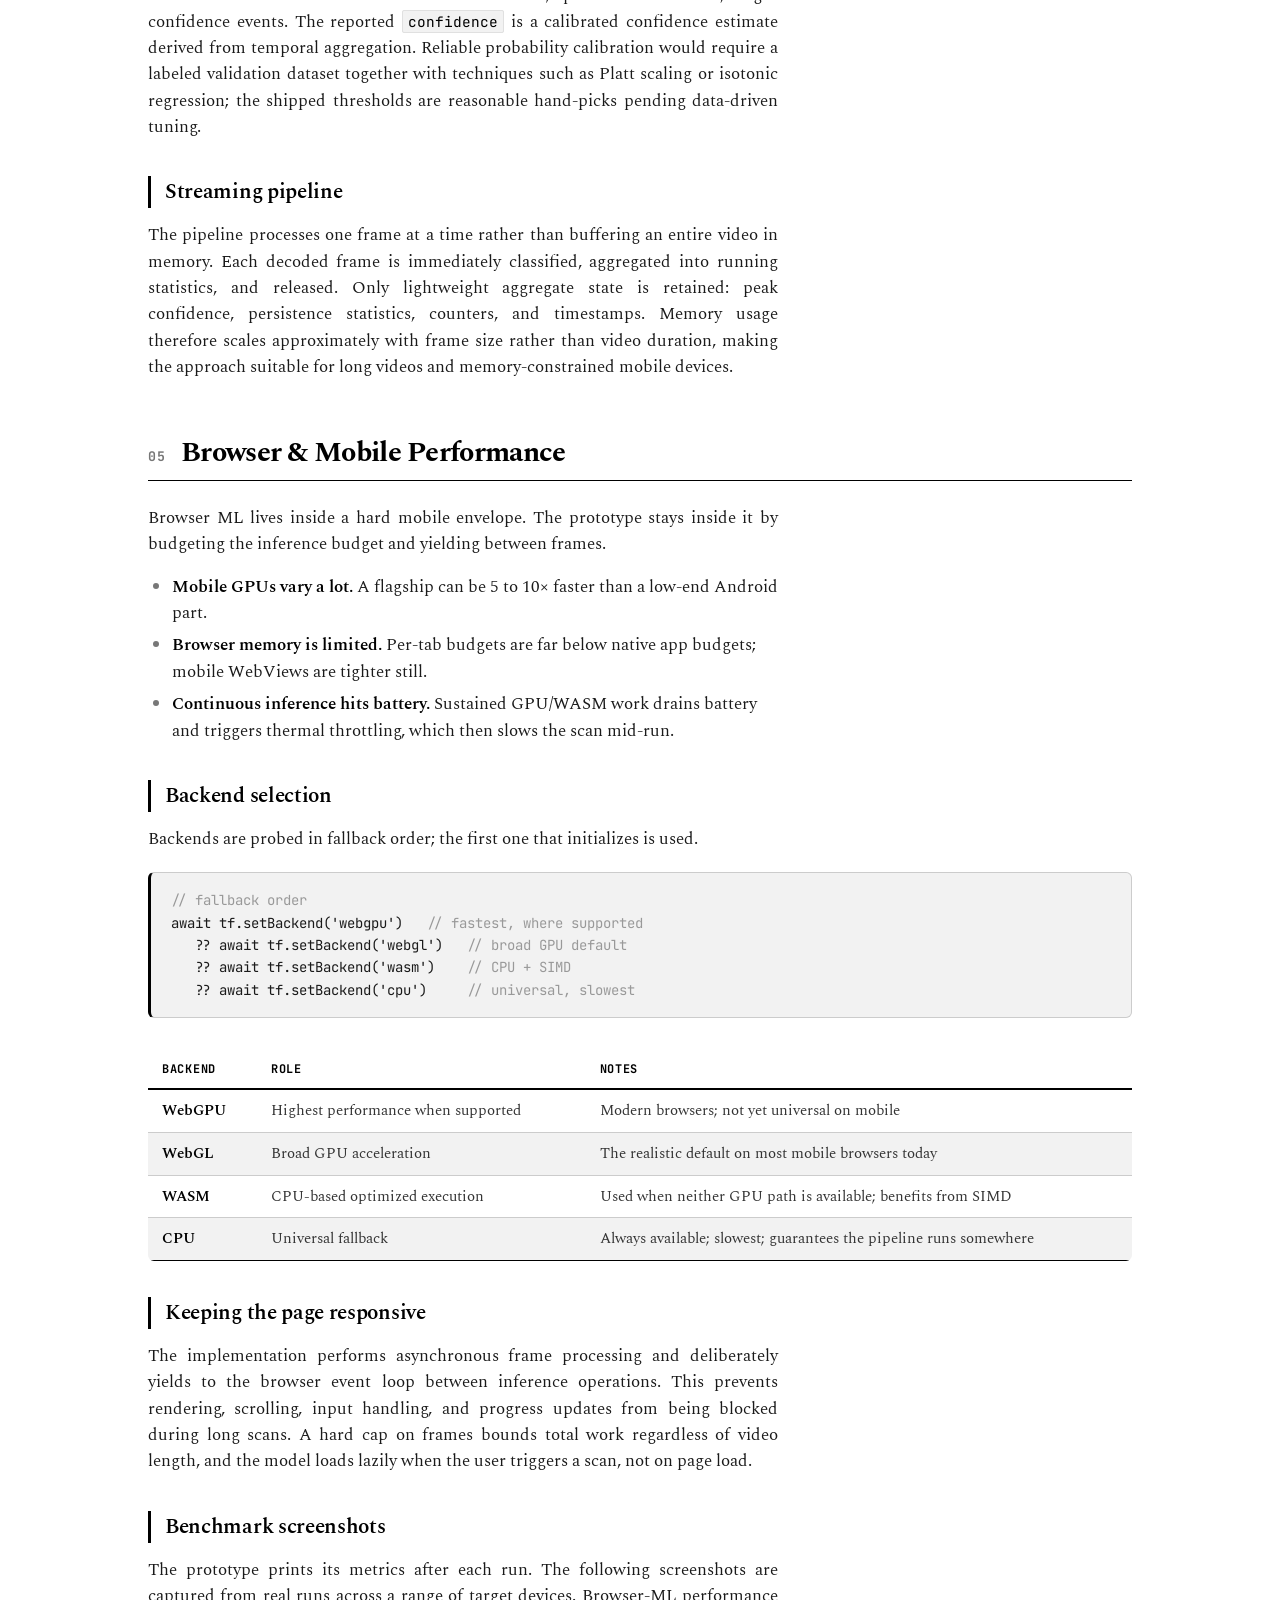
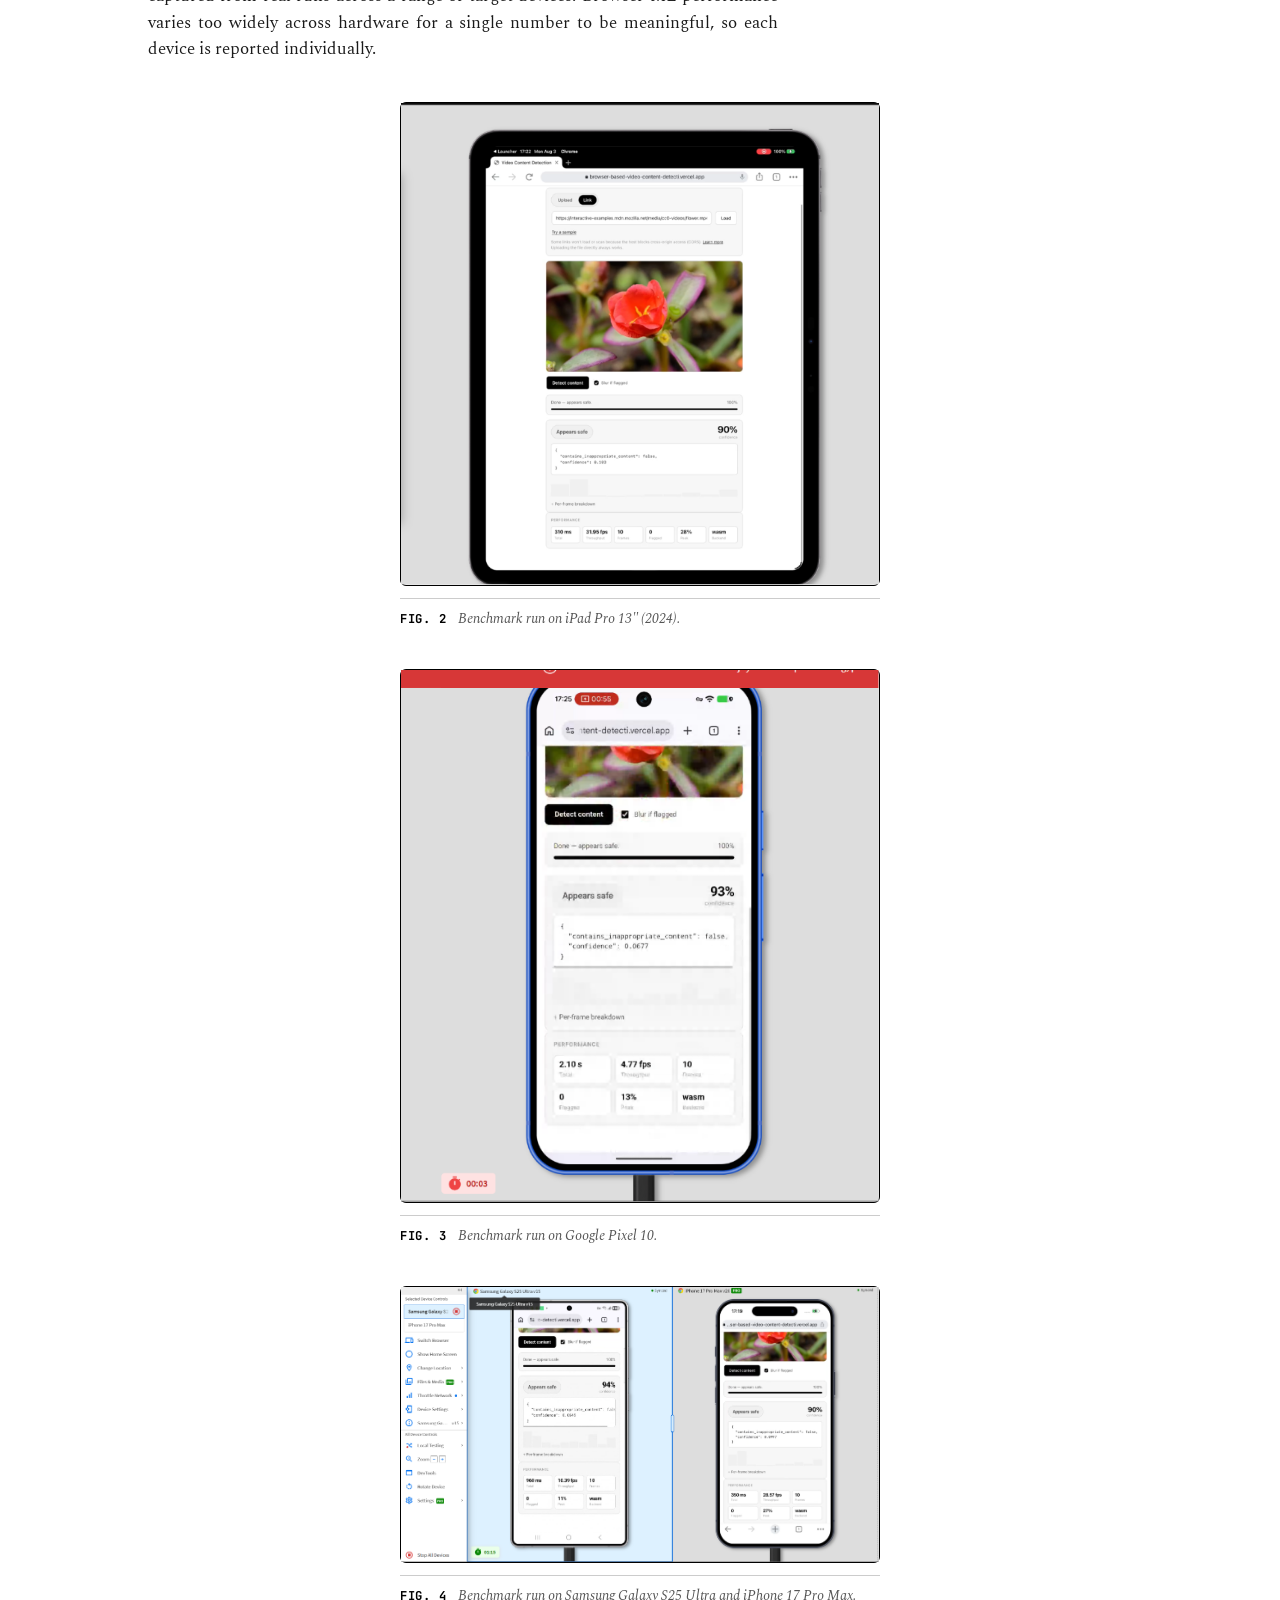
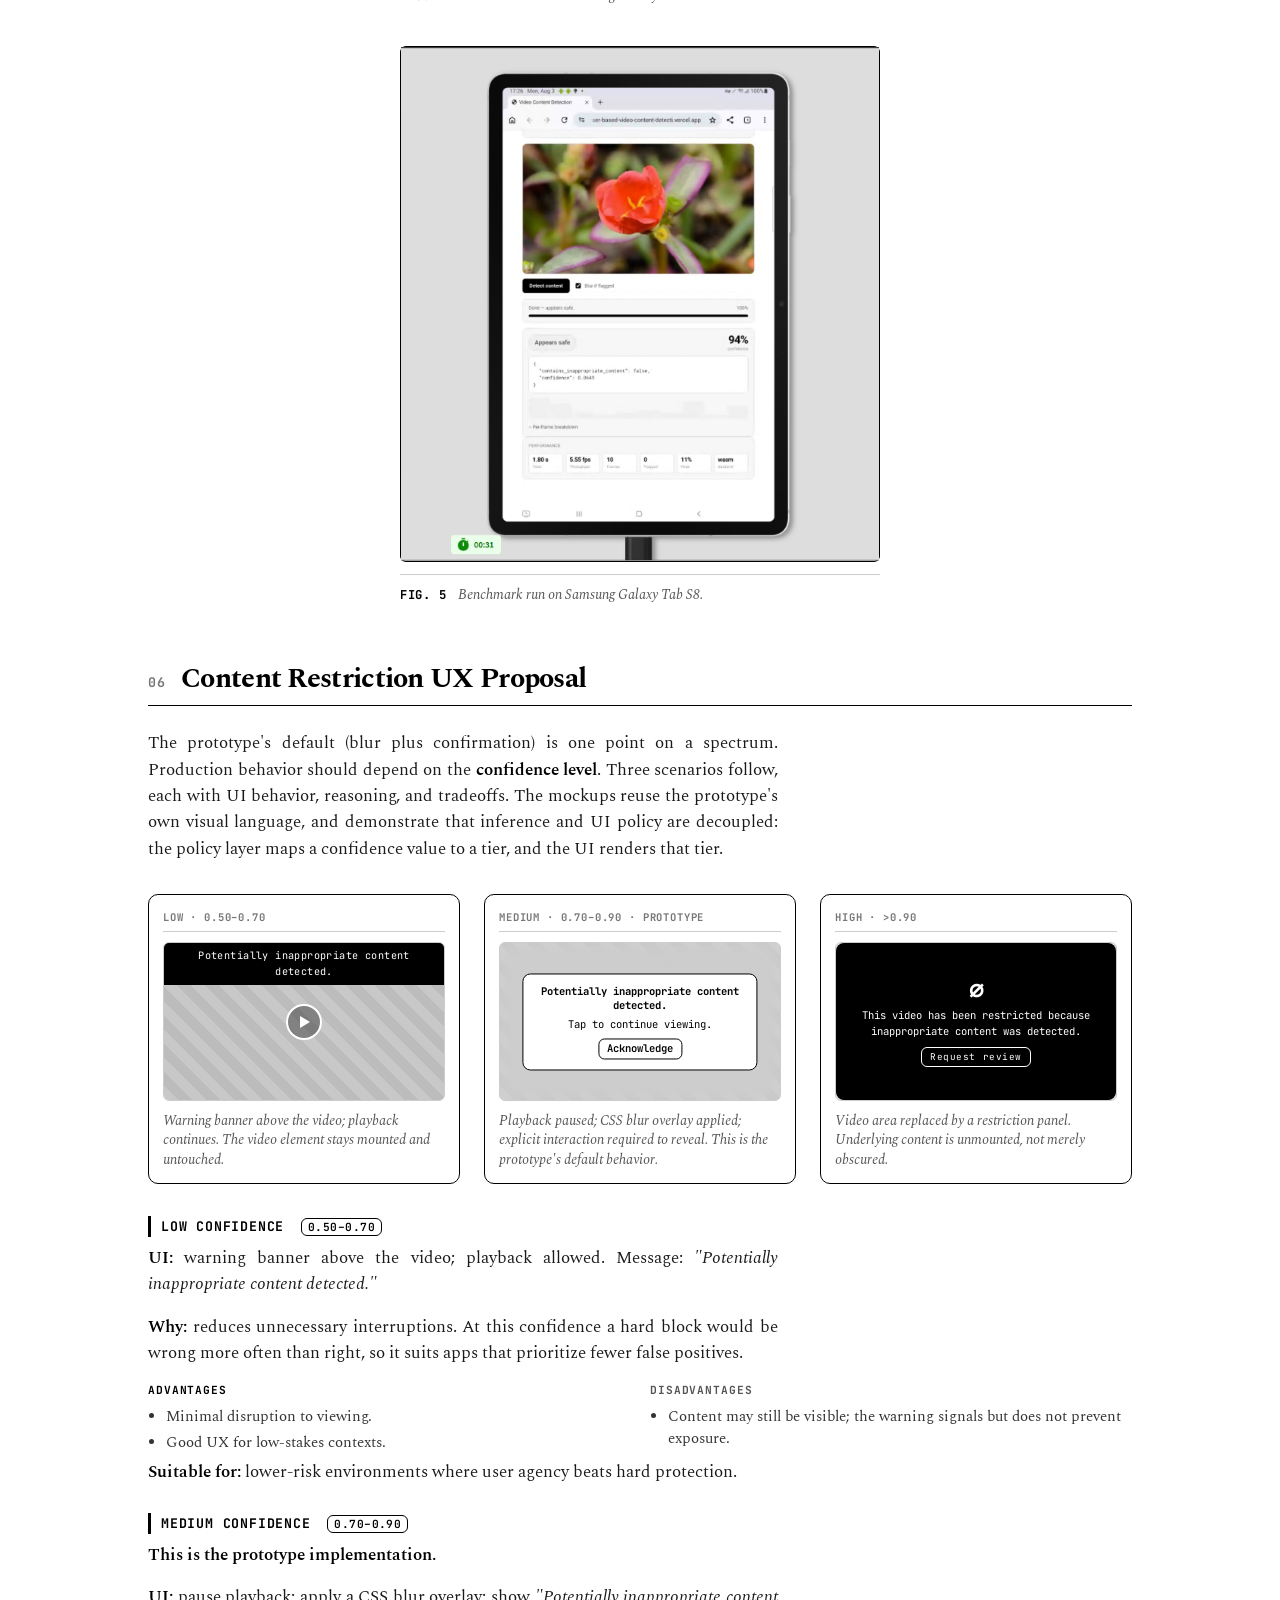
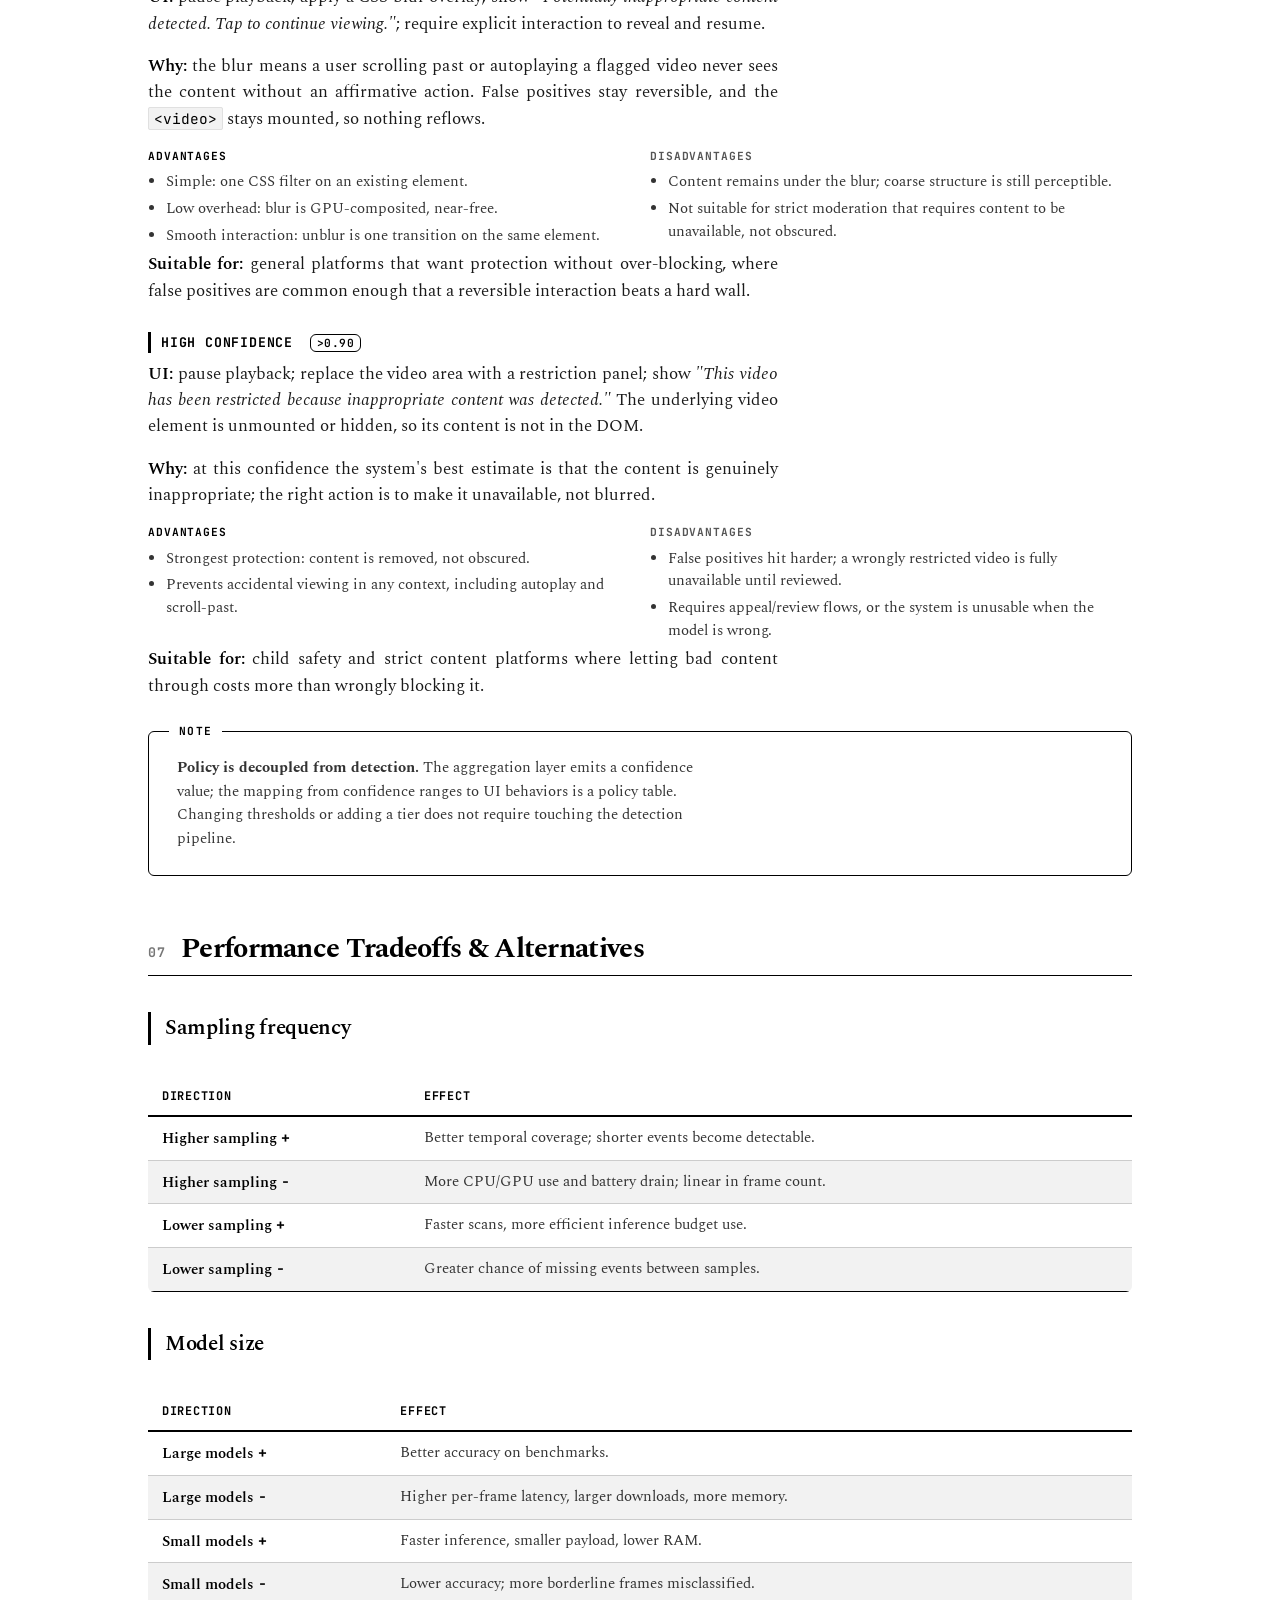
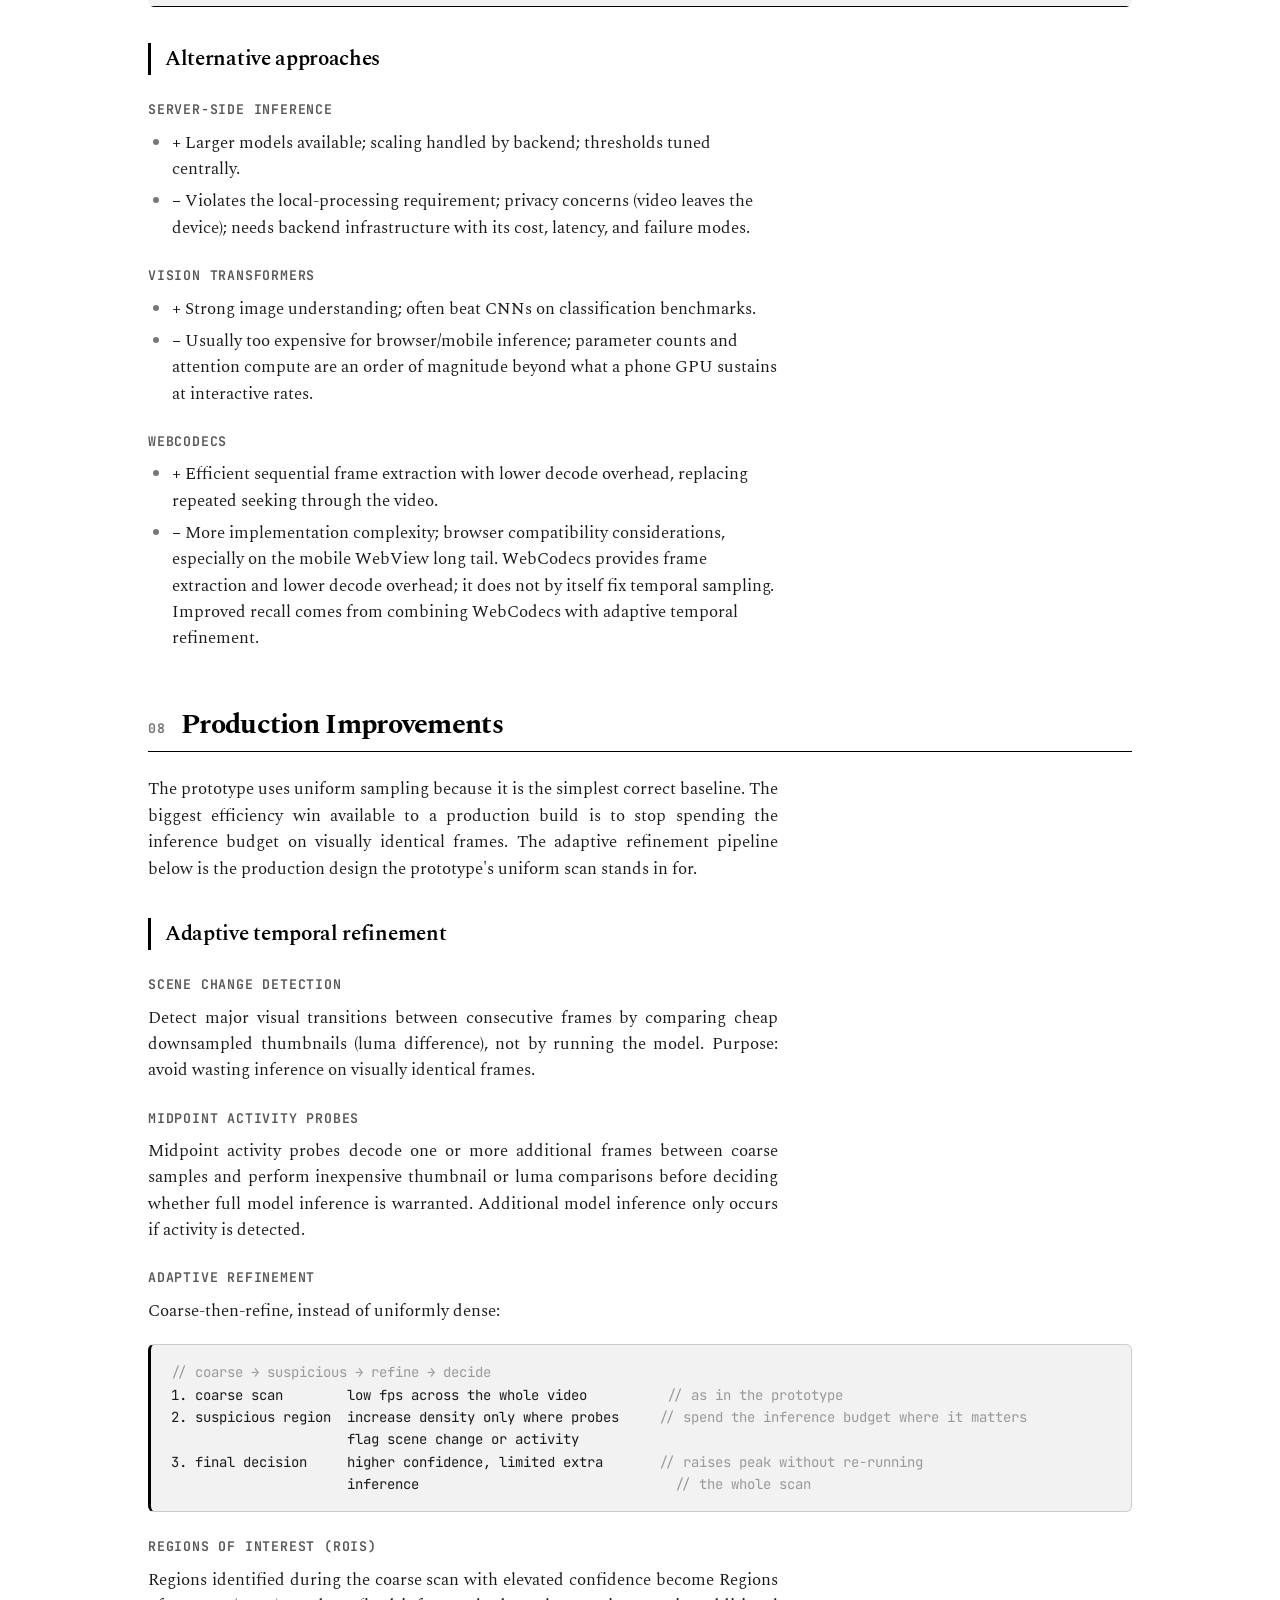
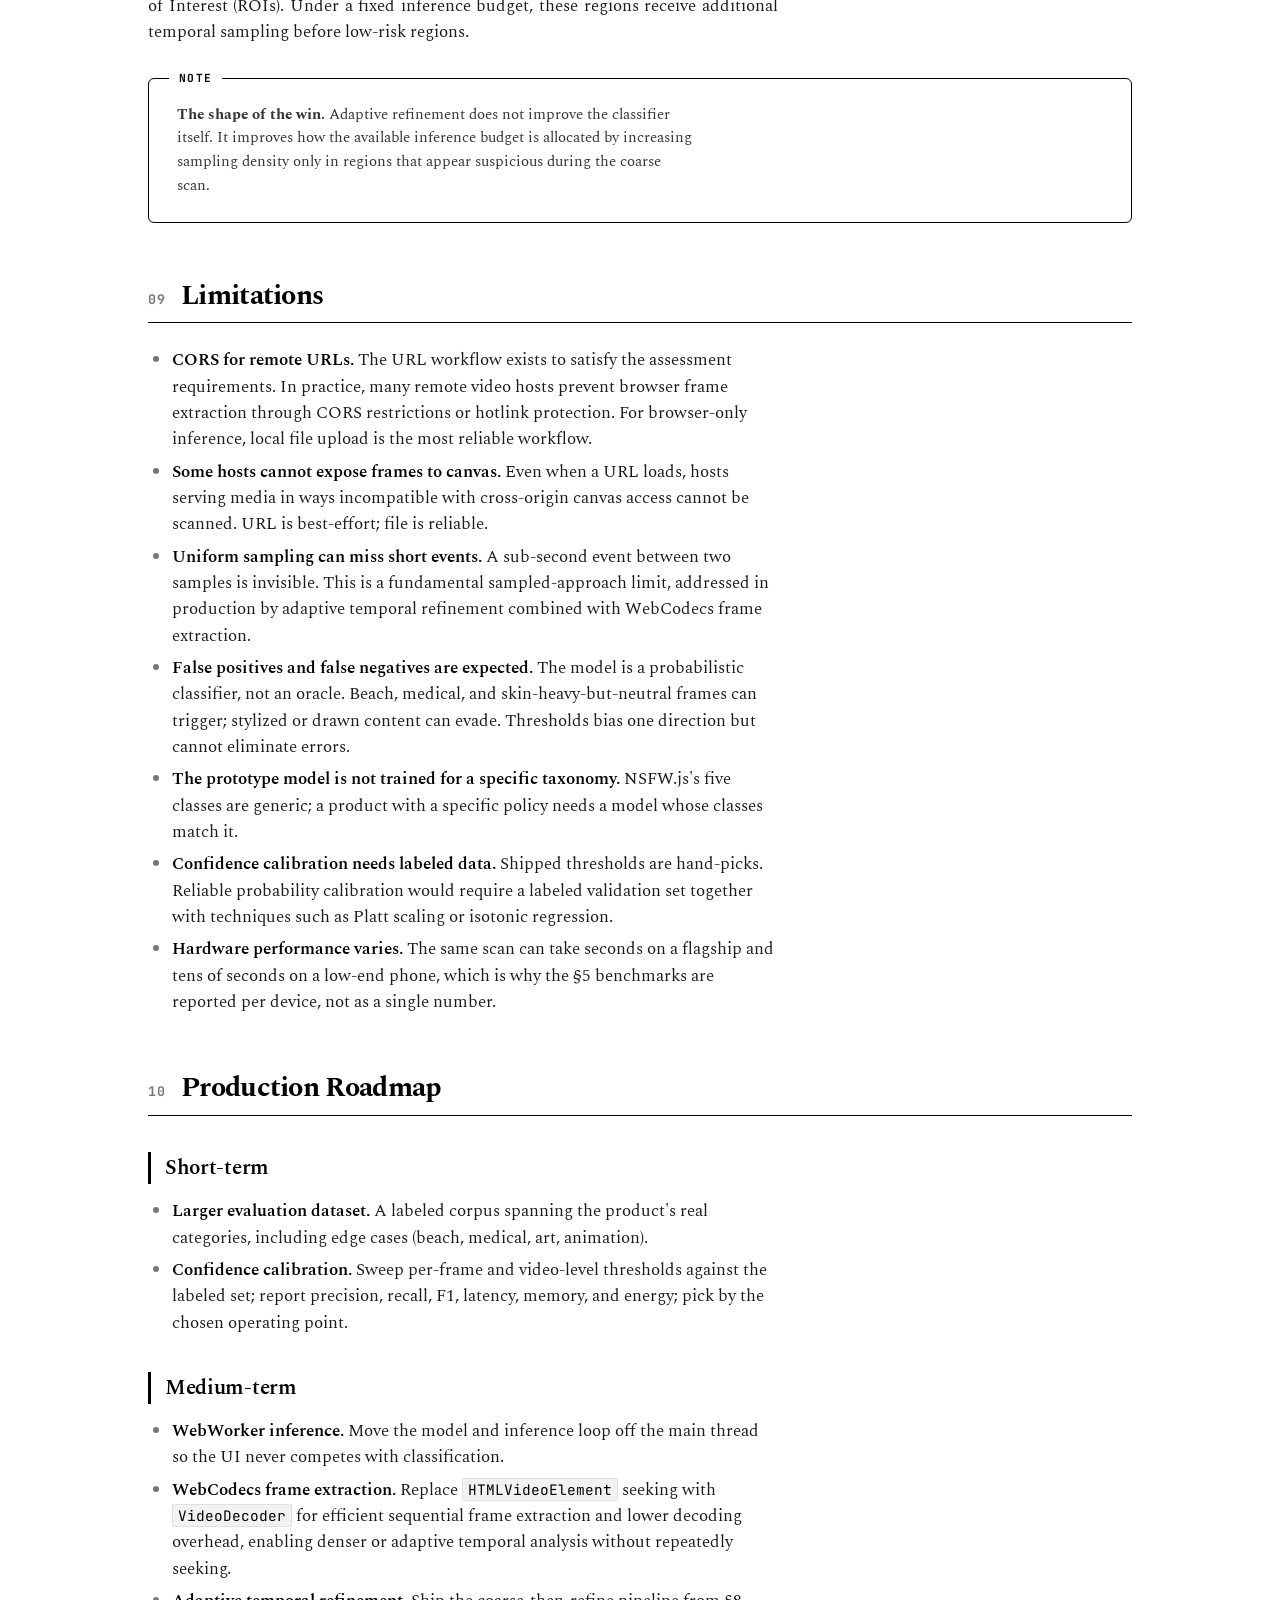
==== commit 90c8c325: "Remove §5 performance table; keep screenshots only" ====
--- a/overview/index.html
+++ b/overview/index.html
@@ -543,33 +543,9 @@
     </div>
 
     <div class="subsection">
-      <h3>Performance table</h3>
-      <div class="prose">
-        <p>The prototype prints these metrics after each run. Empty cells are values to capture on the target hardware; browser-ML performance varies too widely across devices for a single number.</p>
-      </div>
-      <div class="table-wrap">
-        <table>
-          <thead>
-            <tr><th>Metric</th><th>Result</th></tr>
-          </thead>
-          <tbody>
-            <tr><td>Device</td><td></td></tr>
-            <tr><td>Browser</td><td></td></tr>
-            <tr><td>Video Resolution</td><td></td></tr>
-            <tr><td>Video Duration</td><td></td></tr>
-            <tr><td>Frames Analyzed</td><td></td></tr>
-            <tr><td>Processing Time</td><td></td></tr>
-            <tr><td>Throughput</td><td></td></tr>
-            <tr><td>TensorFlow.js Backend</td><td></td></tr>
-          </tbody>
-        </table>
-      </div>
-    </div>
-
-    <div class="subsection">
       <h3>Benchmark screenshots</h3>
       <div class="prose">
-        <p>The prototype prints the metrics above after each run. The following screenshots are captured from real runs across a range of target devices. Browser-ML performance varies too widely across hardware for a single number to be meaningful, so each device is reported individually.</p>
+        <p>The prototype prints its metrics after each run. The following screenshots are captured from real runs across a range of target devices. Browser-ML performance varies too widely across hardware for a single number to be meaningful, so each device is reported individually.</p>
       </div>
 
       <div class="figure">
@@ -856,7 +832,7 @@
         <li><strong>False positives and false negatives are expected.</strong> The model is a probabilistic classifier, not an oracle. Beach, medical, and skin-heavy-but-neutral frames can trigger; stylized or drawn content can evade. Thresholds bias one direction but cannot eliminate errors.</li>
         <li><strong>The prototype model is not trained for a specific taxonomy.</strong> NSFW.js's five classes are generic; a product with a specific policy needs a model whose classes match it.</li>
         <li><strong>Confidence calibration needs labeled data.</strong> Shipped thresholds are hand-picks. Reliable probability calibration would require a labeled validation set together with techniques such as Platt scaling or isotonic regression.</li>
-        <li><strong>Hardware performance varies.</strong> The same scan can take seconds on a flagship and tens of seconds on a low-end phone, which is why the §5 table is a template, not a single number.</li>
+        <li><strong>Hardware performance varies.</strong> The same scan can take seconds on a flagship and tens of seconds on a low-end phone, which is why the §5 benchmarks are reported per device, not as a single number.</li>
       </ul>
     </div>
   </section>
@@ -872,11 +848,10 @@
       <h3>Short-term</h3>
       <div class="prose">
         <ul>
-          <li><strong>Benchmark across devices.</strong> Fill the §5 table across a device matrix (flagship, mid-range, low-end Android, iOS Safari) and pin the backend per device class instead of auto-fallback.</li>
           <li><strong>Larger evaluation dataset.</strong> A labeled corpus spanning the product's real categories, including edge cases (beach, medical, art, animation).</li>
           <li><strong>Confidence calibration.</strong> Sweep per-frame and video-level thresholds against the labeled set; report precision, recall, F1, latency, memory, and energy; pick by the chosen operating point.</li>
         </ul>
-      </div>
+      </div> 
     </div>
 
     <div class="subsection">
--- a/overview/styles.css
+++ b/overview/styles.css
@@ -426,10 +426,20 @@
 .figure-frame.is-screenshot {
   padding: 0;
   background: var(--gray-8);
+  max-width: 480px;
+  margin: 0 auto;
+}
+
+.figure-frame.is-screenshot img {
+  width: 100%;
+  height: auto;
 }
 
 .figure-frame.is-screenshot + .figure-caption {
   margin-top: 12px;
+  max-width: 480px;
+  margin-left: auto;
+  margin-right: auto;
 }
 
 .figure-caption {
